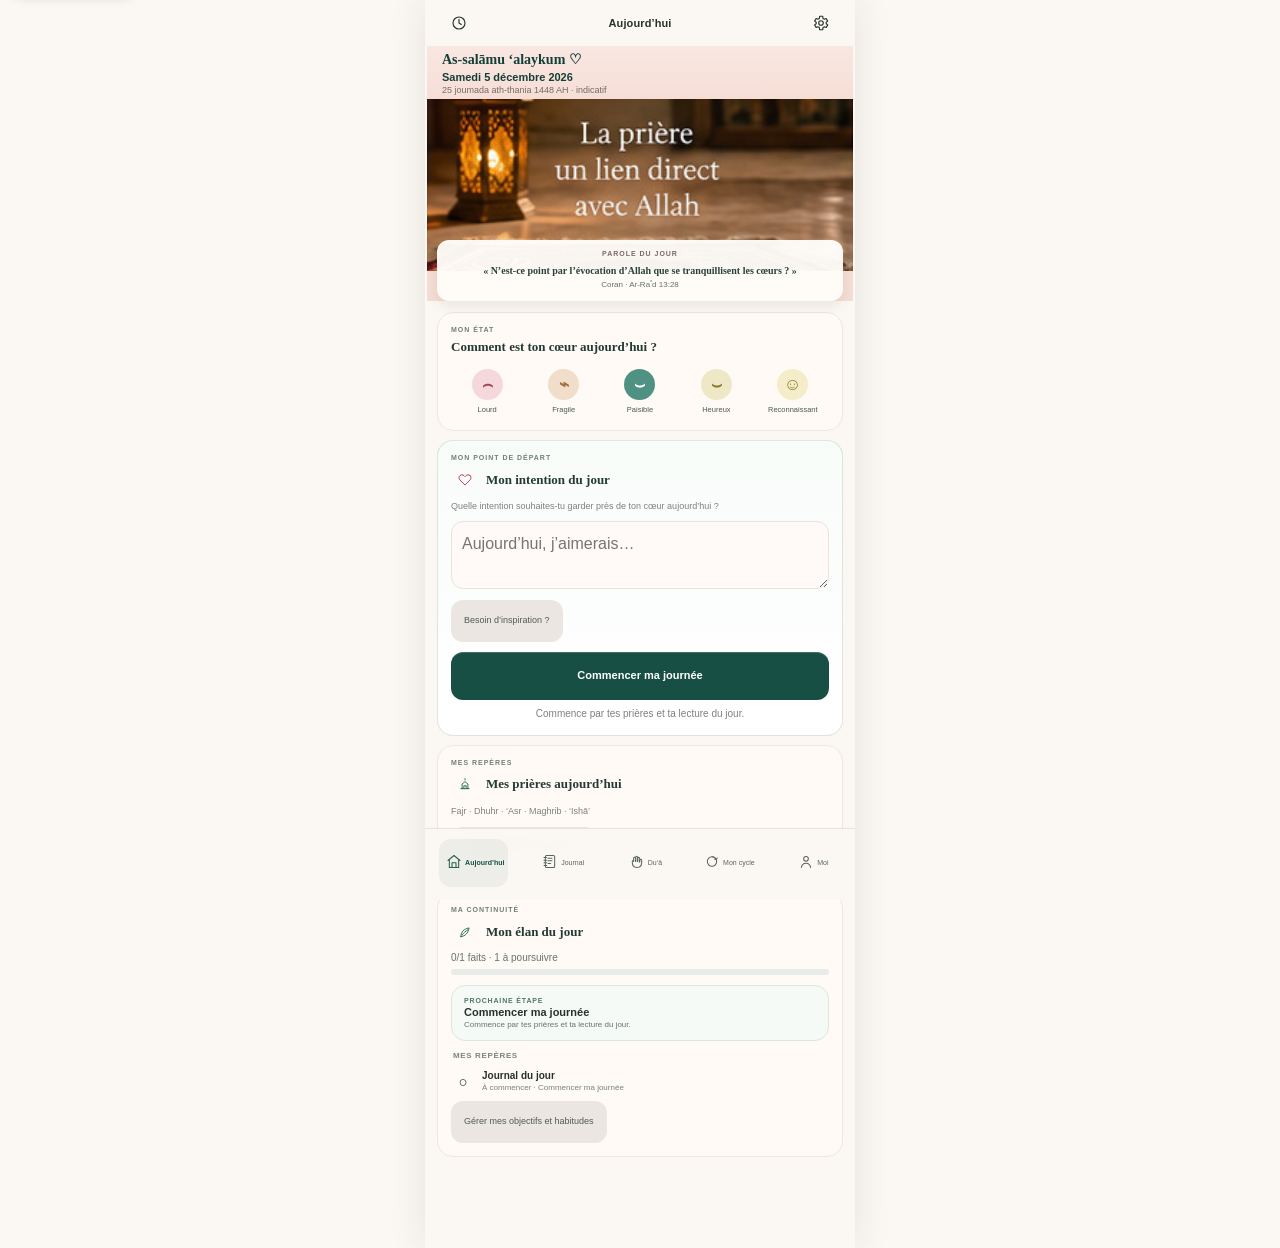
==== index.html @ 44eb5b15 "Ajout de Jardin du Cœur V268" ====
<!doctype html>
<html lang="fr">
<head>
<meta charset="utf-8">
<meta name="viewport" content="width=device-width, initial-scale=1">
<title>Jardin du Cœur</title>
<meta name="theme-color" content="#174f45">
<meta name="description" content="Un journal personnel pour écrire, réfléchir et revenir à l’essentiel.">
<meta name="apple-mobile-web-app-capable" content="yes">
<meta name="apple-mobile-web-app-status-bar-style" content="default">
<meta name="apple-mobile-web-app-title" content="Jardin du Cœur">
<link rel="manifest" href="./manifest.webmanifest">
<link rel="apple-touch-icon" href="./icons/icon-192.png">








<link rel="stylesheet" href="./app.css">
</head>
<body>
<a class="skip-link" href="#appMain">Aller au contenu</a>
<main class="app-shell" id="appMain">
  <div class="device-wrap">
    <div class="phone">
      <div class="save-state" id="saveState" role="status" aria-live="polite" aria-atomic="true">Enregistré</div>

      <!-- 1 -->
      <section class="screen active" data-screen="1">
        <div class="screen-head home-screen-head"><button class="iconbtn" id="homeHistoryBtn" aria-label="Historique récent"><span class="svg-icon" data-icon="clock"></span></button><strong class="home-screen-title">Aujourd’hui</strong><button class="iconbtn" onclick="go(10)" aria-label="Paramètres"><span class="svg-icon" data-icon="settings"></span></button></div>
        <div class="home-hero" id="dailyHero">
          <div class="home-greeting">
            <div class="salam serif">As-salāmu ‘alaykum ♡</div>
            <div class="date" id="homeDate">—</div>
            <div class="hijri" id="homeHijri">—</div>
          </div>
          <div class="mockup-photo" id="dailyLandscape" role="img" aria-label="Paysage du jour"></div>
          <button class="home-verse daily-quote-card" id="dailyQuoteCard" type="button" aria-label="Ouvrir la source de la parole du jour">
            <span class="daily-quote-kicker">PAROLE DU JOUR</span>
            <span class="daily-quote-text" id="dailyQuoteText">—</span>
            <small id="dailyQuoteRef">—</small>
          </button>
        </div>
        <div class="card home-checkin-card">
          <div class="home-card-kicker">MON ÉTAT</div>
          <div class="section-title">Comment est ton cœur aujourd’hui ?</div>
          <div class="mood-grid" role="group" aria-label="État du cœur aujourd’hui">
            <button class="mood mood-sad" data-mood="Lourd"><span>⌢</span>Lourd</button>
            <button class="mood mood-tired" data-mood="Fragile"><span>⌁</span>Fragile</button>
            <button class="mood mood-calm" data-mood="Paisible"><span>⌣</span>Paisible</button>
            <button class="mood mood-motivated" data-mood="Heureux"><span>⌣</span>Heureux</button>
            <button class="mood mood-grateful" data-mood="Reconnaissant"><span>☺</span>Reconnaissant</button>
          </div>
        </div>
        <div class="card home-start-card">
          <div class="home-card-kicker">MON POINT DE DÉPART</div>
          <div class="section-title"><span class="icon-orb pink"><span class="svg-icon" data-icon="heart"></span></span> Mon intention du jour</div>
          <div class="subtle" style="margin:-2px 0 7px">Quelle intention souhaites-tu garder près de ton cœur aujourd’hui ?</div>
          <textarea id="intent" data-field="intention" placeholder="Aujourd’hui, j’aimerais…" aria-label="Mon intention du jour"></textarea>
          <button class="secondary" id="intentionHelpBtn" type="button" style="margin:7px 0 8px">Besoin d’inspiration ?</button>
          <button class="primary" id="startDayBtn" type="button" onclick="startOrContinueDay()">Commencer ma journée</button><div class="journey-hint" id="homeJourneyHint" aria-live="polite">Commence par tes prières et ta lecture du jour.</div>
        </div>
        <div class="card home-prayer-preview" id="homePrayerPreview">
          <div class="home-card-kicker">MES REPÈRES</div>
          <div class="section-title"><span class="icon-orb green"><span class="svg-icon" data-icon="prayer"></span></span> Mes prières aujourd’hui</div>
          <div class="subtle" style="margin:-2px 0 9px">Fajr · Dhuhr · ‘Asr · Maghrib · ‘Ishā’</div>
          <button class="secondary" type="button" onclick="selectedDate=todayKey();renderSelectedDay();go(2)">Voir et renseigner mes prières</button>
        </div>
        <div class="card home-today-dashboard" id="homeTodayDashboard" aria-labelledby="homeTodayTitle">
          <div class="home-card-kicker">MA CONTINUITÉ</div>
          <div class="section-title" id="homeTodayTitle"><span class="icon-orb green"><span class="svg-icon" data-icon="leaf"></span></span> Mon élan du jour</div>
          <div class="today-progress" id="homeTodayProgress">—</div>
          <div class="today-progress-track" aria-hidden="true"><span id="homeTodayProgressBar"></span></div>
          <button class="today-next-action" type="button" id="homeTodayNextAction"><span class="today-next-kicker">PROCHAINE ÉTAPE</span><strong id="homeTodayNextLabel">—</strong><small id="homeTodayNextHint">—</small></button>
          <div class="today-list-heading">Mes repères</div>
          <div id="homeTodayItems"></div>
          <button class="secondary" type="button" id="homeTodayManageBtn">Gérer mes objectifs et habitudes</button>
        </div>
        <button class="evening-home-link hidden" id="homeMuhasabahBtn" type="button">☾ Le soir venu, prends un moment pour ta muhāsabah</button>
        <Nav active="today"></Nav>
      </section>

      <!-- 2 -->
      <section class="screen" data-screen="2">
        <div class="screen-head"><button class="iconbtn" id="dayBasicsBackBtn" aria-label="Retour à l’accueil"><span class="svg-icon" data-icon="chevron-left"></span></button><h2>Ma journée</h2><button class="iconbtn" onclick="go(10)" aria-label="Paramètres"><span class="svg-icon" data-icon="settings"></span></button></div>
        <div class="journal-view-mode" data-journal-mode-notice hidden></div>
        <div class="day-basics-intro"><span class="day-basics-kicker">MES REPÈRES DU JOUR</span><p>Renseigne simplement ce qui compte maintenant. Tu pourras compléter le reste plus tard.</p></div>
        <div class="datebar"><button class="round" id="prevDay" aria-label="Jour précédent">‹</button><div class="center"><strong id="journalDate">—</strong><span id="journalHijri">—</span><button class="date-today-link" id="journalTodayBtn" type="button">Aujourd’hui</button></div><button class="round" id="nextDay" aria-label="Jour suivant">›</button></div>
        <div class="card" id="prayerCard">
          <div class="section-title"><span class="icon-orb green"><span class="svg-icon" data-icon="prayer"></span></span><span><strong>Mes prières</strong><small class="day-section-help">Un statut suffit pour chaque prière.</small></span></div>
          <div class="row prayer-row"><div class="prayer-name"><span class="icon-orb gold"><span class="svg-icon" data-icon="prayer-mat"></span></span>Fajr</div><span class="status-dot empty"></span><select class="status-pill" data-prayer="fajr" aria-label="Statut de la prière Fajr"><option>Non renseignée</option><option>À l’heure</option><option>En retard</option></select><span class="chev">›</span></div>
          <div class="row prayer-row"><div class="prayer-name"><span class="icon-orb peach"><span class="svg-icon" data-icon="moon"></span></span>Dhuhr</div><span class="status-dot empty"></span><select class="status-pill" data-prayer="dhuhr" aria-label="Statut de la prière Dhuhr"><option>Non renseignée</option><option>À l’heure</option><option>En retard</option></select><span class="chev">›</span></div>
          <div class="row prayer-row"><div class="prayer-name"><span class="icon-orb gold"><span class="svg-icon" data-icon="prayer-mat"></span></span>‘Asr</div><span class="status-dot empty"></span><select class="status-pill" data-prayer="asr" aria-label="Statut de la prière ‘Asr"><option>Non renseignée</option><option>À l’heure</option><option>En retard</option></select><span class="chev">›</span></div>
          <div class="row prayer-row"><div class="prayer-name"><span class="icon-orb peach"><span class="svg-icon" data-icon="moon"></span></span>Maghrib</div><span class="status-dot empty"></span><select class="status-pill" data-prayer="maghrib" aria-label="Statut de la prière Maghrib"><option>Non renseignée</option><option>À l’heure</option><option>En retard</option></select><span class="chev">›</span></div>
          <div class="row prayer-row"><div class="prayer-name"><span class="icon-orb gold"><span class="svg-icon" data-icon="prayer-mat"></span></span>‘Ishā’</div><span class="status-dot empty"></span><select class="status-pill" data-prayer="isha" aria-label="Statut de la prière ‘Ishā’"><option>Non renseignée</option><option>À l’heure</option><option>En retard</option></select><span class="chev">›</span></div>
        </div>
        <div class="card">
          <div class="section-title"><span class="icon-orb green"><span class="svg-icon" data-icon="book"></span></span><span><strong>Ma lecture du Qur’an</strong><small class="day-section-help">Note seulement ce que tu souhaites garder.</small></span></div>
          <label class="day-field-label">Sourate<input data-field="quranSurah" placeholder="Nom ou numéro" aria-label="Sourate"></label>
          <div class="day-verse-range"><label class="day-field-label">Du verset<input data-field="quranFrom" inputmode="numeric" placeholder="Début" aria-label="Verset de début"></label><span class="subtle day-range-separator">à</span><label class="day-field-label">Au verset<input data-field="quranTo" inputmode="numeric" placeholder="Fin" aria-label="Verset de fin"></label></div>
          <label class="day-field-label day-reflection-label">Ce que j’en retiens<textarea data-field="quranReflection" placeholder="Une idée, un rappel, une réflexion…" aria-label="Ce que je retiens de ma lecture du Qur’an"></textarea></label>
        </div>
        <button class="primary" id="dayBasicsContinueBtn" type="button">Continuer ma journée</button>
        <Nav active="journal"></Nav>
      </section>

      <!-- 3 -->
      <section class="screen" data-screen="3">
        <div class="screen-head"><button class="iconbtn" onclick="go(2)" aria-label="Retour aux prières"><span class="svg-icon" data-icon="chevron-left"></span></button><h2>Ma journée</h2><span></span></div>
        <div class="journal-view-mode" data-journal-mode-notice hidden></div>
        <div class="day-context" aria-live="polite"><strong id="dayDetailsDate">—</strong><div class="day-context-actions"><button type="button" id="dayDetailsTodayBtn">Aujourd’hui</button><button type="button" id="dayDetailsJournalBtn">Voir dans le journal</button></div></div>
        <div class="heart-page-intro" aria-labelledby="heartPageTitle"><span class="heart-page-kicker">MES REPÈRES INTÉRIEURS</span><strong id="heartPageTitle">Ce que mon cœur porte</strong><p>Quelques mots suffisent. Tu peux renseigner seulement ce qui compte aujourd’hui.</p></div>
        <div class="day-section-progress heart-progress" id="daySectionProgress" aria-live="polite">0/5 repères renseignés</div>
        <div class="accordion heart-notes-grid">
          <div class="card soft-green heart-note-card"><div class="section-title"><span class="icon-orb green"><span class="svg-icon" data-icon="dhikr"></span></span><span><strong>Mon dhikr</strong><small>Ce que j’ai gardé sur ma langue ou dans mon cœur</small></span></div><label class="heart-field-label">Mon dhikr du jour<textarea data-field="dhikr" placeholder="Quels adhkār as-tu fait aujourd’hui ?" aria-label="Mon dhikr du jour"></textarea></label></div>
          <div class="card soft-pink heart-note-card"><div class="section-title"><span class="icon-orb pink"><span class="svg-icon" data-icon="heart"></span></span><span><strong>Alhamdulillah</strong><small>Un bienfait, un soulagement ou une gratitude</small></span></div><label class="heart-field-label">Ma gratitude<textarea data-field="gratitude" placeholder="Pour quoi dis-tu Alhamdulillah aujourd’hui ?" aria-label="Ma gratitude du jour"></textarea></label></div>
          <div class="card soft-blue heart-note-card"><div class="section-title"><span class="icon-orb blue"><span class="svg-icon" data-icon="dua"></span></span><span><strong>Mes du‘â</strong><small>Ce que je souhaite confier aujourd’hui</small></span></div><label class="heart-field-label">Ma du‘â<textarea data-field="dua" placeholder="Ajoute une du‘â ou consulte tes du‘â" aria-label="Mes du‘â du jour"></textarea></label></div>
          <div class="card soft-sand heart-note-card heart-note-primary"><div class="section-title"><span class="icon-orb green"><span class="svg-icon" data-icon="leaf"></span></span><span><strong>Entre Allah et moi</strong><small>Un espace personnel pour déposer ce qui compte</small></span></div><label class="heart-field-label">Ce que mon cœur porte<textarea data-field="heartNotes" placeholder="Ce que mon cœur porte aujourd’hui …" aria-label="Ce que mon cœur porte aujourd’hui"></textarea></label></div>
        </div>
        <div class="card">
          <div class="section-title"><span class="icon-orb green"><span class="svg-icon" data-icon="heart-fill"></span></span> Ma journée en un mot</div>
          <div class="subtle">Choisis un mot pour résumer ta journée</div>
          <div class="word-chips" style="margin-top:8px"><button class="chip" data-word="Apaisante">Apaisante</button><button class="chip" data-word="Difficile">Difficile</button><button class="chip" data-word="Bénie">Bénie</button><button class="chip" data-word="Ordinaire">Ordinaire</button></div>
          <div class="day-flow-actions"><button class="secondary" type="button" id="dayBackToBasicsBtn">Prières & Qur’an</button><button class="primary" type="button" id="dayToMuhasabahBtn">Continuer vers ma muhâsabah</button></div>
        </div>
        <Nav active="journal"></Nav>
      </section>

      <!-- 4 -->
      <section class="screen" data-screen="4">
        <div class="screen-head evening-nav"><button class="iconbtn" id="muhasabahBackBtn" aria-label="Retour à la journée"><span class="svg-icon" data-icon="chevron-left"></span></button><div class="evening-date" id="muhasabahDate">—</div><button class="iconbtn" id="muhasabahJournalBtn" aria-label="Voir dans le journal"><span class="svg-icon" data-icon="notebook"></span></button></div>
        <div class="journal-view-mode" data-journal-mode-notice hidden></div>
        <div class="evening-title"><span class="moon">☾</span><div class="evening-copy"><div class="evening-heading serif">Le temps de la<br>muhâsabah</div><div class="subtle">Relis ta journée sans chercher à tout remplir. Quelques mots peuvent suffire.</div></div></div>
        <div class="muhasabah-guide" aria-label="Repère de réflexion"><span>6 questions</span><strong>Avance à ton rythme</strong><small>Tu peux laisser une question vide et y revenir plus tard.</small></div>
        <div class="card reflection muhasabah-reflection">
          <div class="prompt"><div class="prompt-head" id="muhasabahCloserLabel"><div class="dot"><span class="svg-icon" data-icon="person-pray"></span></div><span>Qu’est-ce qui m’a rapproché(e) d’Allah aujourd’hui ?</span></div><textarea data-field="muhasabahCloser" aria-labelledby="muhasabahCloserLabel" placeholder="Écris quelques mots…"></textarea></div>
          <div class="prompt"><div class="prompt-head" id="muhasabahAwayLabel"><div class="dot"><span class="svg-icon" data-icon="distance"></span></div><span>Qu’est-ce qui m’a éloigné(e) ?</span></div><textarea data-field="muhasabahAway" aria-labelledby="muhasabahAwayLabel" placeholder="Écris quelques mots…"></textarea></div>
          <div class="prompt"><div class="prompt-head" id="muhasabahLearnedLabel"><div class="dot"><span class="svg-icon" data-icon="smile"></span></div><span>Qu’est-ce que j’ai appris aujourd’hui ?</span></div><textarea data-field="muhasabahLearned" aria-labelledby="muhasabahLearnedLabel" placeholder="Écris quelques mots…"></textarea></div>
          <div class="prompt"><div class="prompt-head" id="muhasabahGratefulLabel"><div class="dot"><span class="svg-icon" data-icon="heart-fill"></span></div><span>Pour quoi suis-je reconnaissant(e) ?</span></div><textarea data-field="muhasabahGrateful" aria-labelledby="muhasabahGratefulLabel" placeholder="Écris quelques mots…"></textarea></div>
          <div class="prompt"><div class="prompt-head" id="muhasabahRepairLabel"><div class="dot"><span class="svg-icon" data-icon="repair"></span></div><span>Y a-t-il quelque chose que je dois réparer ?</span></div><textarea data-field="muhasabahRepair" aria-labelledby="muhasabahRepairLabel" placeholder="Écris quelques mots…"></textarea></div>
          <div class="prompt"><div class="prompt-head" id="muhasabahEntrustLabel"><div class="dot"><span class="svg-icon" data-icon="dua"></span></div><span>Qu’est-ce que je confie à Allah avant de dormir ?</span></div><textarea data-field="muhasabahEntrust" aria-labelledby="muhasabahEntrustLabel" placeholder="Écris quelques mots…"></textarea></div>
        </div>
        <div class="card"><div class="section-title"><span class="icon-orb blue"><span class="svg-icon" data-icon="dua"></span></span> Une du‘â du soir</div><textarea data-field="eveningDua" placeholder="Écris ta du‘â …" aria-label="Ma du‘â du soir"></textarea></div>
        <div class="card day-close-card" id="dayCloseCard"><div class="section-title"><span class="icon-orb green"><span class="svg-icon" data-icon="check"></span></span> Avant de clôturer</div><div class="subtle">Un aperçu simple de ta journée avant de la retrouver dans le Journal.</div><div class="day-close-summary" id="dayCloseSummary" aria-live="polite"></div><button class="primary" id="finishDayBtn">Terminer ma journée</button><div class="subtle day-close-status" id="dayCloseStatus"></div></div>
        <Nav active="journal"></Nav>
      </section>

      <!-- 5 -->
      <section class="screen" data-screen="5">
        <div class="screen-head"><button class="iconbtn" id="journalHistoryBtn" aria-label="Historique récent"><span class="svg-icon" data-icon="clock"></span></button><h2>Mon journal</h2><button class="iconbtn" onclick="go(10)" aria-label="Paramètres"><span class="svg-icon" data-icon="settings"></span></button></div>
        <div class="journal-intro"><strong>Retrouve le fil de tes journées</strong><span>Choisis une date pour relire tes repères, puis ouvre la journée seulement si tu veux aller plus loin.</span></div>
        <div class="calendar-top" aria-label="Vue du journal"><button class="active" aria-current="true">Jour</button><button disabled aria-disabled="true" title="Vue à venir">Semaine</button><button disabled aria-disabled="true" title="Vue à venir">Mois</button><button disabled aria-disabled="true" title="Vue à venir">Année</button></div>
        <div class="card journal-calendar-card">
          <div class="cal-head"><button class="round" id="prevMonth" aria-label="Mois précédent">‹</button><strong class="serif" id="calendarMonth">—</strong><button class="round" id="nextMonth" aria-label="Mois suivant">›</button></div>
          <div class="cal-grid" id="calendarGrid" aria-label="Calendrier du journal"></div>
          <div class="journal-calendar-legend" aria-label="Légende du calendrier"><span><i class="legend-swatch has-entry"></i>Journée renseignée</span><span><i class="legend-swatch selected-day"></i>Date sélectionnée</span></div>
        </div>
        <div class="card journal-day-card">
          <div class="section-title journal-summary-head"><span id="summaryDate">—</span><small id="summaryContext">—</small></div>
          <div class="journal-selected-nav" aria-label="Naviguer entre les journées"><button class="round" id="journalPrevDay" type="button" aria-label="Journée précédente">‹</button><button class="journal-today-shortcut" id="journalSelectedTodayBtn" type="button">Revenir à aujourd’hui</button><button class="round" id="journalNextDay" type="button" aria-label="Journée suivante">›</button></div>
          <div id="journalReview" class="journal-review" aria-live="polite"></div>
          <div class="summary-item" data-open-screen="2"><div class="ico"><span class="svg-icon" data-icon="target"></span></div><div><strong>Ma journée</strong><small id="summaryDay">Aucune entrée</small></div><span style="margin-left:auto">›</span></div>
          <div class="summary-item" data-open-screen="3"><div class="ico" style="background:#f6e3e7"><span class="svg-icon" data-icon="heart"></span></div><div><strong>Ce que mon cœur porte</strong><small id="summaryHeart">Aucune note</small></div><span style="margin-left:auto">›</span></div>
          <div class="summary-item" data-open-screen="2"><div class="ico"><span class="svg-icon" data-icon="book"></span></div><div><strong>Ma lecture du Qur’an</strong><small id="summaryQuran">Non renseignée</small></div><span style="margin-left:auto">›</span></div>
          <div class="summary-item" data-open-screen="3"><div class="ico" style="background:#f6e1d6"><span class="svg-icon" data-icon="heart-fill"></span></div><div><strong>Ma gratitude</strong><small id="summaryGratitude">Non renseignée</small></div><span style="margin-left:auto">›</span></div>
          <div class="summary-item" data-open-screen="4"><div class="ico" style="background:#eef1f7"><span class="svg-icon" data-icon="moon"></span></div><div><strong>Ma muhâsabah</strong><small id="summaryMuhasabah">Non renseignée</small></div><span style="margin-left:auto">›</span></div>
        </div>
        <div class="journal-open-actions"><button class="secondary journal-open-day" id="journalOpenDayBtn" type="button">Consulter cette journée</button><button class="primary journal-edit-day" id="journalEditDayBtn" type="button">Modifier cette journée</button></div>
        <div class="card journal-recent-card"><div class="section-title journal-recent-title"><span>Mes dernières journées</span><small>Accès rapide</small></div><div id="journalRecent"></div></div>
        <Nav active="journal"></Nav>
      </section>

      <!-- 6 -->
      <section class="screen" data-screen="6">
        <div class="screen-head"><button class="iconbtn" onclick="go(5)" aria-label="Retour au journal"><span class="svg-icon" data-icon="chevron-left"></span></button><h2>Mes du‘â</h2><span></span></div>
        <div class="dua-page-intro"><span class="dua-page-kicker">INVOQUER · GARDER · RETROUVER</span><strong>Un espace pour tes du‘â</strong><p>Parcours la bibliothèque, garde tes favorites ou écris les tiennes.</p></div>
        <label class="dua-search-label" for="duaSearch">Rechercher</label><div class="searchbar dua-searchbar"><span aria-hidden="true">⌕</span><input id="duaSearch" type="search" placeholder="Titre, thème ou mot-clé…" autocomplete="off"><button class="plus" id="addDuaBtn" aria-label="Écrire une nouvelle du‘â" title="Écrire une nouvelle du‘â"><span class="svg-icon" data-icon="plus"></span></button></div>
        <div class="tabs dua-tabs" id="duaTabs" role="tablist" aria-label="Afficher les du‘â"><button class="active" data-dua-tab="library" role="tab" aria-selected="true">Bibliothèque</button><button data-dua-tab="mine" role="tab" aria-selected="false">Mes du‘â</button><button data-dua-tab="favorites" role="tab" aria-selected="false">Favoris</button></div>
        <div class="dua-filter-head"><span>Filtrer par thème</span><small id="duaViewHint">Invocations de la bibliothèque</small></div>
        <div class="chips dua-category-chips" id="duaCategories" aria-label="Thèmes de du‘â"><button class="chip active" data-category="Toutes" aria-pressed="true">Toutes</button><button class="chip" data-category="Matin & soir" aria-pressed="false">Matin & soir</button><button class="chip" data-category="Protection" aria-pressed="false">Protection</button><button class="chip" data-category="Pardon" aria-pressed="false">Pardon</button><button class="chip" data-category="Parents" aria-pressed="false">Parents</button><button class="chip" data-category="Famille" aria-pressed="false">Famille</button><button class="chip" data-category="Santé" aria-pressed="false">Santé</button></div>
        <div class="dua-results-head"><strong id="duaResultsTitle">Bibliothèque</strong><span id="duaResultsCount" aria-live="polite"></span></div>
        <div class="card dua-list-card" id="duaList" role="region" aria-labelledby="duaResultsTitle"></div>
        <Nav active="duas"></Nav>
      </section>

      <!-- 7 -->
      <section class="screen" data-screen="7">
        <div class="screen-head"><button class="iconbtn" onclick="go(1)" aria-label="Retour à l’accueil"><span class="svg-icon" data-icon="chevron-left"></span></button><h2>Mon cycle</h2><button class="iconbtn" onclick="go(10)" aria-label="Paramètres"><span class="svg-icon" data-icon="settings"></span></button></div>
        <div class="cycle-page-intro"><span class="cycle-page-kicker">SUIVI PERSONNEL</span><strong>Observer mon cycle avec simplicité</strong><p>Enregistre uniquement les dates que tu observes. Les estimations restent des repères indicatifs.</p></div>
        <div class="tabs cycle-tabs" id="cycleTabs" role="tablist" aria-label="Vue du cycle"><button class="active" data-cycle-tab="today" role="tab" aria-selected="true">Aujourd’hui</button><button data-cycle-tab="calendar" role="tab" aria-selected="false">Calendrier</button><button onclick="go(8)">Comprendre</button></div>
        <div id="cycleTodayPanel">
          <div class="cycle-banner"><div class="cycle-botanical" aria-hidden="true"><i></i><i></i><i></i><i></i><i></i></div><div><span class="cycle-banner-label">ÉTAT DU JOUR</span><h3 id="cycleHeadline">Mon cycle</h3><p id="cycleSubline">Tu peux noter manuellement le début d’une période.</p></div><span class="cycle-banner-arrow" aria-hidden="true">›</span></div>
          <div class="card cycle-control">
            <div class="section-title"><span>Mon suivi</span><small class="cycle-section-help">Saisie manuelle · modifiable à tout moment</small></div>
            <div class="toolbar-row"><button class="mini-btn primary-mini" id="cycleStartBtn">Mes règles commencent aujourd’hui</button><button class="mini-btn" id="cycleEndBtn">Mes règles se terminent aujourd’hui</button></div>
            <button class="mini-btn cycle-add-past" id="cycleAddPastBtn">+ Ajouter une période passée</button>
            <div class="cycle-status-note" id="cycleStatusText"></div>
            <div class="cycle-overview"><div class="cycle-stat">Dernière période<strong id="cycleLastPeriod">—</strong><span id="cycleLastDuration" class="subtle"></span></div><div class="cycle-stat">Prochaine période estimée<strong id="cycleNextEstimate">—</strong><span id="cycleEstimateBasis" class="subtle"></span></div></div>
          </div>
          <div class="card cycle-learning-card">
            <div class="section-title"><span>Comprendre cette période</span><small class="cycle-section-help">Repères religieux · contenus sourcés ou signalés en préparation</small></div>
            <p class="subtle">Retrouve les leçons sur le ḥayḍ, l’istiḥāḍa, le nifâs, la purification, la prière et le jeûne sans confondre estimation du calendrier et statut religieux.</p>
            <button class="mini-btn cycle-learn-btn" id="cycleLearnBtn" type="button">Voir les leçons sur le cycle <span aria-hidden="true">›</span></button>
          </div>
          <div class="card cycle-spiritual-card">
            <div class="section-title"><span>Que puis-je faire aujourd’hui ?</span><small class="cycle-section-help">Des gestes simples pour garder un lien avec ma journée</small></div>
            <div class="action-grid">
              <button class="action" type="button" data-cycle-action="dua"><span class="svg-icon" data-icon="dua"></span><span>Du‘â</span></button><button class="action" type="button" data-cycle-action="dhikr"><span class="svg-icon" data-icon="dhikr"></span><span>Dhikr</span></button><button class="action" type="button" data-cycle-action="listen"><span class="svg-icon" data-icon="headphones"></span><span>Écouter</span></button><button class="action" type="button" data-cycle-action="study"><span class="svg-icon" data-icon="book-open"></span><span>Étudier</span></button>
              <button class="action" type="button" data-cycle-action="sadaqah"><span class="svg-icon" data-icon="hands-heart"></span><span>Sadaqah</span></button><button class="action" type="button" data-cycle-action="journal"><span class="svg-icon" data-icon="notebook"></span><span>Journal</span></button><button class="action" type="button" data-cycle-action="care"><span class="svg-icon" data-icon="heart-fill"></span><span>Prendre soin de moi</span></button>
            </div>
          </div>
          <div class="card soft-sand clickable" id="ramadanMakeupCard"><div class="row" style="padding:0;border:0"><div><strong class="serif">☾ Ramadan</strong><div class="subtle" id="ramadanMakeupText">Jeûnes à rattraper : 0 jour</div></div><span>›</span></div></div>
        </div>
        <div id="cycleCalendarPanel" class="hidden">
          <div class="card cycle-calendar-card">
            <div class="cycle-calendar-intro"><strong>Mon calendrier</strong><span>Touche une date pour ajouter ou modifier une période.</span></div>
            <div class="cal-head"><button class="round" id="cyclePrevMonth" aria-label="Mois précédent">‹</button><strong class="serif" id="cycleCalendarMonth">—</strong><button class="round" id="cycleNextMonth" aria-label="Mois suivant">›</button></div>
            <div class="cycle-calendar" id="cycleCalendarGrid" role="grid" aria-label="Calendrier du cycle"></div>
            <div class="cycle-legend"><span><i class="legend-dot saved"></i>Période enregistrée</span><span><i class="legend-dot estimate"></i>Période estimée</span></div>
          </div>
          <div class="card cycle-history-card"><div class="section-title"><span>Mes périodes</span><small class="cycle-section-help">Historique enregistré</small></div><div id="cycleHistory" class="cycle-history"></div><button class="mini-btn cycle-add-past" id="cycleAddPastBtnCalendar">+ Ajouter une période passée</button></div>
          <div class="subtle" style="padding:0 4px">Les dates estimées sont indicatives et calculées à partir des périodes que tu as enregistrées. Elles ne déterminent pas à elles seules un statut médical ou juridique religieux.</div>
        </div>
        <Nav active="cycle"></Nav>
      </section>

      <!-- 8 -->
      <section class="screen" data-screen="8">
        <div class="screen-head">
          <button class="iconbtn" onclick="go(7)" aria-label="Retour à Mon cycle"><span class="svg-icon" data-icon="chevron-left"></span></button>
          <h2>Comprendre & vivre sa foi</h2><span></span>
        </div>

        <div class="learn-hero">
          <div class="learn-kicker">APPRENDRE · COMPRENDRE · AVANCER</div>
          <div class="serif learn-title">Des repères pour ta vie spirituelle de femme</div>
          <p>Explore les thèmes qui t’accompagnent, à ton rythme. Les fiches non encore vérifiées restent clairement indiquées comme étant en préparation.</p>
          <div class="faith-trust-note"><span aria-hidden="true">✓</span><span><strong>Statut visible sur chaque fiche</strong><small>« Sourcée » quand les références sont publiées · « En préparation » sinon.</small></span></div>
          <label class="faith-search-label" for="faithSearch">Rechercher une question ou un thème</label>
          <label class="learn-search">
            <span aria-hidden="true">⌕</span>
            <input id="faithSearch" type="search" placeholder="Ex. prière, cycle, gratitude…" aria-label="Rechercher dans Comprendre et vivre sa foi">
          </label>
        </div>

        <div class="learn-section-title faith-section-head"><span>Parcours Islam au féminin</span><small>Des leçons reliées à la vie quotidienne</small></div>
        <div class="faith-paths" aria-label="Parcours de leçons">
          <button class="faith-path" type="button" data-faith-path="cycle"><span>🌙</span><span><strong>Cycle & purification</strong><small>Menstruations · ghusl · prière · jeûne · situations d’incertitude</small></span><span aria-hidden="true">›</span></button>
          <button class="faith-path" type="button" data-faith-path="daily"><span>🤍</span><span><strong>Adoration au quotidien</strong><small>Prière · du‘â · dhikr · constance · relation avec Allah</small></span><span aria-hidden="true">›</span></button>
          <button class="faith-path" type="button" data-faith-path="life"><span>🌿</span><span><strong>Vie de femme musulmane</strong><small>Savoir · droits · mariage · famille · études · travail</small></span><span aria-hidden="true">›</span></button>
          <button class="faith-path" type="button" data-faith-path="books"><span>📚</span><span><strong>Leçons tirées d’ouvrages</strong><small>Bibliographie contrôlée · idées reformulées · références visibles</small></span><span aria-hidden="true">›</span></button>
        </div>

        <div class="faith-editorial-card" role="note"><strong>Comment une leçon est publiée</strong><span>Question concrète → réponse courte → explication → sources → divergences éventuelles → application → à retenir.</span></div>

        <div class="learn-section-title faith-section-head"><span>Explorer par thème</span><small>Choisis un repère</small></div>
        <div class="learn-grid" id="faithCategories">
          <button class="learn-card" aria-pressed="false" data-faith-category="woman"><span class="learn-emoji">🌷</span><strong>La femme en Islam</strong><small>Valeur · droits · savoir · couple · société</small></button>
          <button class="learn-card" aria-pressed="false" data-faith-category="body"><span class="learn-emoji">🌙</span><strong>Mon corps & ma pratique</strong><small>Cycle · purification · prière · jeûne · Coran</small></button>
          <button class="learn-card" aria-pressed="false" data-faith-category="spiritual"><span class="learn-emoji">🤍</span><strong>Ma relation avec Allah</strong><small>Du‘â · gratitude · tawakkul · espérance</small></button>
          <button class="learn-card" aria-pressed="false" data-faith-category="ramadan"><span class="learn-emoji">✨</span><strong>Ramadan au féminin</strong><small>Cycle · jeûne · rattrapage · spiritualité</small></button>
          <button class="learn-card" aria-pressed="false" data-faith-category="life"><span class="learn-emoji">🌿</span><strong>Ma vie de femme musulmane</strong><small>Célibat · mariage · maternité · séparation · ménopause</small></button>
          <button class="learn-card" aria-pressed="false" data-faith-category="women"><span class="learn-emoji">📖</span><strong>Femmes qui nous inspirent</strong><small>Parcours documentés de femmes de l’histoire islamique</small></button>
        </div>

        <div class="learn-section-title faith-section-head"><span>Questions & repères</span><small id="faithResultsCount" aria-live="polite">—</small></div>
        <div class="card faith-list" id="faithArticleList" aria-label="Fiches disponibles"></div>

        <div class="learn-tools" aria-label="Outils de lecture">
          <button class="mini-btn" id="faithFavoritesBtn">♡ Mes lectures</button>
          <button class="mini-btn" id="faithBooksBtn">📚 Ouvrages</button><button class="mini-btn" id="faithMethodBtn">Sources & méthodologie</button>
        </div>
        <Nav active="cycle"></Nav>
      </section>

<!-- 9 -->
      <section class="screen" data-screen="9">
        <div class="screen-head"><button class="iconbtn" onclick="go(5)" aria-label="Retour au journal"><span class="svg-icon" data-icon="chevron-left"></span></button><h2>Ma muhâsabah</h2><span></span></div>
        <div class="reflection-page-intro">
          <span class="reflection-page-kicker">PRENDRE DU RECUL</span>
          <strong>Relire une période avec douceur</strong>
          <p>Choisis une période, puis note seulement ce qui t’aide. Les 8 pistes sont facultatives et tes réponses sont enregistrées au fil de l’écriture.</p>
        </div>
        <div class="calendar-top reflection-tabs" id="reflectionTabs" role="tablist" aria-label="Période de réflexion"><button class="active" role="tab" aria-selected="true" data-period="week">Semaine</button><button role="tab" aria-selected="false" data-period="month">Mois</button><button role="tab" aria-selected="false" data-period="year">Année</button></div>
        <div class="period-nav reflection-period-nav" aria-label="Navigation entre les périodes"><button class="round" id="periodPrev" aria-label="Période précédente">‹</button><div class="reflection-period-copy"><small>Période consultée</small><strong id="reflectionPeriodLabel">—</strong></div><button class="round" id="periodNext" aria-label="Période suivante">›</button></div>
        <div class="reflection-guide"><span>8 pistes de réflexion</span><span aria-hidden="true">·</span><span>Tu peux laisser des réponses vides</span></div>
        <div class="card reflection reflection-period-card">
          <div class="section-title" id="reflectionTitle">Cette semaine…</div>
          <div class="prompt"><div class="prompt-head"><div class="dot">✧</div><span>Ce qui a rempli mon cœur</span></div><textarea data-period-field="heart" aria-label="Ce qui a rempli mon cœur" placeholder="Écris quelques mots…"></textarea></div>
<div class="prompt"><div class="prompt-head"><div class="dot">☁</div><span>Une difficulté que j’ai rencontrée</span></div><textarea data-period-field="challenge" aria-label="Une difficulté que j’ai rencontrée" placeholder="Écris quelques mots…"></textarea></div>
<div class="prompt"><div class="prompt-head"><div class="dot">♡</div><span>Une chose dont je suis fière</span></div><textarea data-period-field="proud" aria-label="Une chose dont je suis fière" placeholder="Écris quelques mots…"></textarea></div>
<div class="prompt"><div class="prompt-head"><div class="dot">◉</div><span>Une chose que je souhaite améliorer</span></div><textarea data-period-field="improve" aria-label="Une chose que je souhaite améliorer" placeholder="Écris quelques mots…"></textarea></div>
<div class="prompt"><div class="prompt-head"><div class="dot">◌</div><span>Ce que j’ai appris sur moi-même</span></div><textarea data-period-field="self" aria-label="Ce que j’ai appris sur moi-même" placeholder="Écris quelques mots…"></textarea></div>
<div class="prompt"><div class="prompt-head"><div class="dot">✧</div><span>Ce que j’ai appris sur ma relation avec Allah</span></div><textarea data-period-field="relationship" aria-label="Ce que j’ai appris sur ma relation avec Allah" placeholder="Écris quelques mots…"></textarea></div>
<div class="prompt"><div class="prompt-head"><div class="dot">♡</div><span>Ma du‘â pour la période à venir</span></div><textarea data-period-field="duaNext" aria-label="Ma du‘â pour la période à venir" placeholder="Écris quelques mots…"></textarea></div>
<div class="prompt"><div class="prompt-head"><div class="dot">◉</div><span>Mon intention pour la période à venir</span></div><textarea data-period-field="intentionNext" aria-label="Mon intention pour la période à venir" placeholder="Écris quelques mots…"></textarea></div>
        </div>
        <Nav active="journal"></Nav>
      </section>

      <!-- 10 -->
      <section class="screen" data-screen="10">
        <div class="screen-head"><button class="iconbtn" onclick="go(1)" aria-label="Retour à l’accueil"><span class="svg-icon" data-icon="chevron-left"></span></button><h2>Moi</h2><button class="iconbtn" id="profileSettingsBtn" aria-label="Paramètres"><span class="svg-icon" data-icon="settings"></span></button></div>
        <div class="profile-page-intro"><span class="profile-page-kicker">MON ESPACE</span><strong>Mes repères et mes réglages</strong><p>Retrouve ici ta progression, tes espaces personnels et les réglages de l’application.</p></div>
        <div class="card profile-identity-card">
          <div class="profile-top"><div class="avatar" aria-hidden="true"></div><div><div class="serif" style="font-size:15px" id="profileDisplayName">Mon espace personnel</div><div class="subtle">Toujours un pas vers Allah ♡</div></div><button class="mini-btn profile-name-action" id="profileNameBtn" type="button">Modifier le nom</button></div>
        </div>
        <div class="profile-section-label">Mon chemin</div>
        <div class="card settings-list profile-settings-group">
          <div class="row profile-action" data-profile-panel="progress"><div class="setting-ico" style="background:linear-gradient(145deg,#eef7f0,#b8d9c0);color:#2e7250"><span class="svg-icon" data-icon="target"></span></div><div style="flex:1"><strong>Ma progression</strong><small>Journal · habitudes · objectifs</small></div><span>›</span></div>
          <div class="row profile-action" data-profile-panel="objectives"><div class="setting-ico" style="background:linear-gradient(145deg,#fff4e9,#ecc6a3);color:#9e5e2d"><span class="svg-icon" data-icon="heart-fill"></span></div><div style="flex:1"><strong>Mes objectifs</strong><small>Mon chemin vers Allah</small></div><span>›</span></div>
          <div class="row profile-action" data-profile-panel="habits"><div class="setting-ico" style="background:linear-gradient(145deg,#eff8ef,#bfdec4);color:#347246"><span class="svg-icon" data-icon="leaf"></span></div><div style="flex:1"><strong>Mes habitudes</strong><small>Cultiver ce qui me fait du bien</small></div><span>›</span></div>
          <div class="row profile-action" data-profile-panel="garden"><div class="setting-ico" style="background:linear-gradient(145deg,#eef7f0,#b8d9c0);color:#2e7250"><span class="svg-icon" data-icon="leaf"></span></div><div style="flex:1"><strong>Mon jardin</strong><small>Intentions et choses à cultiver</small></div><span>›</span></div>
        </div>
        <div class="profile-section-label">Mes espaces</div>
        <div class="card settings-list profile-settings-group">
          <div class="row profile-action" data-profile-panel="notes"><div class="setting-ico" style="background:linear-gradient(145deg,#f3f8fb,#cbdae4);color:#3b647a"><span class="svg-icon" data-icon="notebook"></span></div><div style="flex:1"><strong>Mes notes</strong><small>Un espace libre</small></div><span>›</span></div>
        </div>
        <div class="profile-section-label">Application & données</div>
        <div class="card settings-list profile-settings-group">
          <div class="row profile-action" data-profile-panel="appearance"><div class="setting-ico" style="background:linear-gradient(145deg,#fff0f3,#eac2ca);color:#a6314b"><span class="svg-icon" data-icon="heart"></span></div><div style="flex:1"><strong>Thème et apparence</strong><small>Clair / Sombre</small></div><span>›</span></div>
          <div class="row profile-action" data-profile-panel="privacy"><div class="setting-ico" style="background:linear-gradient(145deg,#f2f6fb,#c8d6e6);color:#365a7a"><span class="svg-icon" data-icon="lock"></span></div><div style="flex:1"><strong>Confidentialité</strong><small>Données conservées sur cet appareil</small></div><span>›</span></div>
          <div class="row profile-action" data-profile-panel="install"><div class="setting-ico" style="background:linear-gradient(145deg,#eef7f0,#b8d9c0);color:#2e7250"><span class="svg-icon" data-icon="upload"></span></div><div style="flex:1"><strong>Installer l’application</strong><small>Ajouter Jardin du Cœur à l’écran d’accueil</small></div><span>›</span></div>
          <div class="row profile-action" data-profile-panel="backup"><div class="setting-ico" style="background:linear-gradient(145deg,#f3f8fb,#cbdae4);color:#3b647a"><span class="svg-icon" data-icon="upload"></span></div><div style="flex:1"><strong>Sauvegarde / Export</strong><small>Exporter ou restaurer mon journal</small></div><span>›</span></div>
          <div class="row profile-action" data-profile-panel="about"><div class="setting-ico" style="background:linear-gradient(145deg,#eef7f0,#b8d9c0);color:#2e7250"><span class="svg-icon" data-icon="info"></span></div><div style="flex:1"><strong>À propos</strong><small>Version 2.1.12 PWA · build 268</small></div><span>›</span></div>
        </div>
        <Nav active="profile"></Nav>
      </section>
    </div>
  </div>
</main>


<div class="modal-backdrop" id="modalBackdrop" aria-hidden="true">
  <div class="modal" role="dialog" aria-modal="true" aria-labelledby="modalTitle">
    <div class="modal-head"><h3 id="modalTitle">—</h3><button class="modal-close" id="modalClose" aria-label="Fermer">×</button></div>
    <div id="modalBody"></div>
  </div>
</div>
<input type="file" id="importFile" accept="application/json" class="hidden" aria-label="Importer une sauvegarde JSON">
<div class="toast" id="toast" role="status" aria-live="polite" aria-atomic="true"></div>

<script src="./icons-ui.js"></script>
<script src="./app.js"></script>
</body>
</html>
---- app.css ----
:root{
  --forest:#174f45;
  --forest-2:#236357;
  --cream:#f8f3ed;
  --paper:#fffdf9;
  --rose:#f2d9de;
  --rose-2:#f7e6e8;
  --sand:#eadfce;
  --blue:#e8eff1;
  --sage:#e3eee8;
  --ink:#27322f;
  --muted:#7c817e;
  --line:#e8e0d9;
  --shadow:0 18px 45px rgba(42,54,49,.10);
}
*{box-sizing:border-box}
html,body{margin:0;min-height:100%;background:
  radial-gradient(circle at 18% 0%,rgba(245,222,216,.95),transparent 28rem),
  radial-gradient(circle at 85% 95%,rgba(237,220,213,.65),transparent 30rem),
  linear-gradient(180deg,#f3ebe5 0%,#f8f4ef 46%,#f1e9e3 100%);
  color:var(--ink);font-family:Inter,Arial,Helvetica,sans-serif}
button,input,textarea,select{font:inherit}
button{cursor:pointer}
.serif{font-family:Georgia,"Times New Roman",serif}
.app-shell{min-height:100vh;padding:20px 14px 110px}
.top-brand{max-width:1180px;margin:0 auto 16px;display:flex;align-items:flex-start;justify-content:space-between;gap:20px}
.top-brand h1{margin:0;font-size:36px;font-weight:500;letter-spacing:-.03em}
.top-brand p{margin:6px 0 0;font-size:12px;letter-spacing:.18em;color:#686f6b}
.tagline{background:rgba(255,255,255,.45);border:1px solid rgba(255,255,255,.75);padding:12px 22px;border-radius:999px;font:italic 15px Georgia,serif;color:#575f5c}
.device-wrap{max-width:365px;margin:0 auto}
.phone{
  border:5px solid #214f46;border-radius:34px;background:#f8f4ef;box-shadow:0 20px 50px rgba(29,56,48,.22);
  overflow:hidden;position:relative;min-height:760px
}
.status{height:32px;padding:7px 16px 0;display:flex;justify-content:space-between;font-size:11px;font-weight:700;background:#f8f4ef}
.screen{display:none;min-height:700px;padding:0 12px 86px;background:linear-gradient(180deg,#f8f4ef,#faf7f4)}
.screen.active{display:block}
.screen-head{height:52px;display:flex;align-items:center;justify-content:space-between}
.screen-head h2{font:500 19px Georgia,serif;margin:0}
.iconbtn{width:34px;height:34px;border:0;border-radius:50%;background:transparent;color:var(--ink);font-size:19px}
.hero{
  margin:0 -12px 12px;border-radius:0 0 24px 24px;overflow:hidden;position:relative;min-height:250px;
  background:linear-gradient(180deg,#f6dbcf 0%,#e9bea7 46%,#b58267 100%);
}
.hero:before{
  content:"";position:absolute;inset:35px 0 0;background:
    radial-gradient(circle at 13% 32%,#fff9 0 5px,transparent 6px),
    linear-gradient(to top,rgba(51,49,44,.18),transparent 48%);
}
.skyline{position:absolute;left:0;right:0;bottom:50px;height:92px;opacity:.62}
.skyline:before,.skyline:after{content:"";position:absolute;bottom:0;background:#554f48}
.skyline:before{left:54px;width:155px;height:38px;border-radius:50% 50% 0 0 / 100% 100% 0 0;box-shadow:82px 10px 0 -10px #554f48}
.skyline:after{left:181px;width:7px;height:84px;box-shadow:-88px 17px 0 #554f48, 56px 8px 0 #554f48}
.greeting{position:relative;z-index:2;padding:16px 18px;color:#263b34}
.greeting .salam{font:500 17px Georgia,serif}
.greeting .date{font-size:12px;font-weight:700;margin-top:4px}
.greeting .hijri{font-size:10px;margin-top:3px;color:#675e59}
.quote{position:absolute;z-index:3;left:20px;right:20px;bottom:14px;background:rgba(255,255,255,.9);border:1px solid #fff;border-radius:17px;padding:13px 15px;text-align:center;font:600 12px Georgia,serif;box-shadow:0 10px 30px #4d403527}
.quote small{display:block;font:10px Arial,sans-serif;color:#696d6b;margin-top:5px}
.card{background:rgba(255,255,255,.84);border:1px solid rgba(255,255,255,.9);border-radius:20px;padding:14px;margin:10px 0;box-shadow:0 10px 25px rgba(55,65,60,.06)}
.card.soft-green{background:#e7f0eb}.card.soft-pink{background:#f6e6ea}.card.soft-blue{background:#e9eef1}.card.soft-sand{background:#f0e6da}
.section-title{font:600 15px Georgia,serif;margin:0 0 10px;display:flex;align-items:center;gap:8px}
.subtle{font-size:10px;color:var(--muted)}
.mood-grid{display:grid;grid-template-columns:repeat(5,1fr);gap:6px}
.mood{border:0;border-radius:15px;background:#f6efe9;padding:8px 2px;font-size:8px;color:#545a57}
.mood span{display:block;font-size:19px;margin-bottom:4px}
.mood.sel{background:var(--forest);color:#fff}
textarea,input,select{border:1px solid #e7dfd8;background:#fffaf7;border-radius:12px;outline:none;color:var(--ink)}
textarea:focus,input:focus,select:focus{border-color:#9fb8b1;box-shadow:0 0 0 3px rgba(33,79,70,.08)}
textarea{width:100%;min-height:70px;padding:10px;resize:vertical;font-size:11px}
input,select{padding:9px 10px;font-size:11px}
.primary{width:100%;border:0;border-radius:14px;background:linear-gradient(180deg,var(--forest-2),var(--forest));color:white;padding:12px 14px;font-weight:700;font-size:12px;box-shadow:inset 0 1px 0 #ffffff2b,0 5px 12px #214f4622}
.secondary{border:0;border-radius:12px;background:#eee8e2;padding:9px 12px;font-size:10px;color:#545a57}
.row{display:flex;align-items:center;justify-content:space-between;gap:10px;padding:10px 0;border-bottom:1px solid #ece5df}
.row:last-child{border-bottom:0}
.prayer-name{font:600 12px Georgia,serif;display:flex;align-items:center;gap:8px}
.prayer-name b{font-size:14px}
.status-pill{min-width:96px;border:0;background:#f1ece7;padding:8px 9px;border-radius:10px;font-size:10px}
.datebar{display:flex;align-items:center;justify-content:space-between;background:#fff;border-radius:16px;padding:8px 10px;margin:4px 0 10px}
.datebar .center{text-align:center}.datebar strong{display:block;font:600 12px Georgia,serif}.datebar span{font-size:9px;color:#68706c}
.round{border:0;width:30px;height:30px;border-radius:50%;background:#f4efea}
.grid3{display:grid;grid-template-columns:1fr 36px 1fr;gap:6px;align-items:center}
.accordion{display:grid;gap:8px}
.accordion .card{margin:0}
.word-chips,.chips{display:flex;gap:6px;flex-wrap:wrap}
.chip{border:0;border-radius:999px;background:#efe9e3;padding:7px 10px;font-size:9px}
.chip.active{background:var(--forest);color:#fff}
.evening-title{text-align:center;padding:10px 0 2px}
.evening-title .moon{font-size:36px;display:block;margin-bottom:4px}
.prompt{display:flex;gap:8px;align-items:flex-start;background:#fffaf7;border:1px solid #ebdfd3;border-radius:13px;padding:10px;margin:7px 0}
.prompt .dot{width:24px;height:24px;border-radius:50%;display:grid;place-items:center;background:#efe5d8;font-size:12px;flex:0 0 auto}
.prompt span{font-size:10px;line-height:1.35}
.calendar-top{display:flex;background:#eae4df;border-radius:11px;padding:3px;gap:3px;margin-bottom:10px}
.calendar-top button{flex:1;border:0;background:transparent;border-radius:9px;padding:7px 3px;font-size:9px}
.calendar-top .active{background:var(--forest);color:#fff}
.cal-head{display:flex;align-items:center;justify-content:space-between;margin:5px 0 8px}
.cal-grid{display:grid;grid-template-columns:repeat(7,1fr);gap:5px;text-align:center}
.cal-grid .dow{font-size:8px;color:#6d7471}
.day{aspect-ratio:1;border-radius:50%;display:grid;place-items:center;font-size:9px;background:transparent}
.day.has{background:#f4dfe3}.day.sel{background:#dceae4;border:2px solid #6b9a8d}.day.empty{opacity:.25}
.summary-item{display:flex;align-items:center;gap:9px;border-bottom:1px solid #eee6e0;padding:10px 0}
.summary-item:last-child{border-bottom:0}.summary-item .ico{width:30px;height:30px;border-radius:50%;display:grid;place-items:center;background:#e9f0ec}
.summary-item strong{font-size:10px}.summary-item small{display:block;font-size:8px;color:#7a817d;margin-top:2px}
.searchbar{display:flex;align-items:center;gap:8px;background:#fff;border:1px solid #e8e0d9;border-radius:13px;padding:8px 10px}
.searchbar input{border:0;background:transparent;padding:0;width:100%;box-shadow:none}
.plus{width:31px;height:31px;border-radius:50%;border:0;background:var(--forest);color:#fff;font-size:18px}
.dua-item{display:flex;gap:10px;padding:11px 0;border-bottom:1px solid #eee5de}
.dua-item:last-child{border-bottom:0}.dua-ico{width:30px;height:30px;border-radius:50%;display:grid;place-items:center;background:linear-gradient(145deg,#fff4ef,#edc8b8 60%,#deb19c)}
.dua-item strong{font-size:10px}.dua-item p{font-size:9px;color:#747a77;margin:3px 0 0}.heart{margin-left:auto;font-size:15px;color:#d46078}
.tabs{display:flex;gap:5px;margin:4px 0 10px}.tabs button{flex:1;border:0;border-radius:10px;background:#eee9e4;padding:8px 5px;font-size:9px}.tabs .active{background:#fff;box-shadow:0 2px 8px #0001}
.cycle-banner{background:linear-gradient(90deg,#f3cfd8,#f6e2e5);border-radius:17px;padding:15px;display:flex;gap:10px;align-items:flex-start}
.flower{font-size:30px}.cycle-banner h3{margin:0;font:600 15px Georgia,serif;color:#a24561}.cycle-banner p{margin:4px 0 0;font-size:9px;color:#6d6668}
.action-grid{display:grid;grid-template-columns:repeat(4,1fr);gap:8px}.action{background:#f7f0ea;border-radius:15px;padding:10px 4px;text-align:center;font-size:8px}.action b{display:block;font-size:18px;margin-bottom:4px}
.info-list .row{font-size:10px}.info-list .badge{width:29px;height:29px;border-radius:9px;display:grid;place-items:center;background:linear-gradient(145deg,#fff0ff,#eabeee 58%,#dba3df);color:#8f3d8e;font-size:11px}
.reflection .prompt{background:#fff}
.profile-top{display:flex;align-items:center;gap:12px;padding:4px 0 8px}.avatar{width:66px;height:66px;border-radius:50%;background:linear-gradient(#6c5447 0 35%,#e8c7b3 36% 100%);border:5px solid #f0e6df}
.settings-list .row{padding:11px 0}.settings-list .setting-ico{width:31px;height:31px;border-radius:50%;display:grid;place-items:center;font-size:13px}
.settings-list strong{font-size:10px}.settings-list small{display:block;font-size:8px;color:#7d817f}
.bottom-nav{position:absolute;bottom:0;left:0;right:0;height:72px;background:rgba(250,247,243,.96);border-top:1px solid #e8e1dc;display:flex;align-items:center;justify-content:space-around;padding:5px 3px 7px}
.bottom-nav button{border:0;background:transparent;color:#5c6460;font-size:8px;min-width:56px}.bottom-nav button b{display:block;font-size:16px;margin-bottom:3px}.bottom-nav button.active{color:var(--forest);font-weight:700}
.screen-switcher{max-width:1180px;margin:20px auto 0;display:flex;gap:7px;flex-wrap:wrap;justify-content:center}
.screen-switcher button{border:1px solid #ded5cf;background:#fff9;padding:8px 11px;border-radius:999px;font-size:11px}.screen-switcher button.active{background:var(--forest);color:#fff;border-color:var(--forest)}
.footer-note{text-align:center;max-width:900px;margin:18px auto 0;color:#665f5b;font:italic 14px Georgia,serif}
@media(max-width:650px){
  .top-brand{display:none}.app-shell{padding-top:8px}.phone{min-height:calc(100vh - 18px);border-radius:28px}.screen{min-height:calc(100vh - 110px)}
  .screen-switcher{padding:0 8px}.screen-switcher button{font-size:10px}
}

/* Fidelity pass based on the supplied 10-screen reference */
.phone{background:#fbf7f2}
.status{background:#fbf7f2;font-size:10px;height:29px}
.screen{background:#fbf7f2;padding-left:11px;padding-right:11px}
.screen-head{height:49px}
.screen-head h2{font-size:18px}
.card{border-color:#f1ebe6;box-shadow:0 7px 18px rgba(55,65,60,.045);border-radius:17px;padding:13px}
.hero{min-height:248px;border-radius:0 0 20px 20px}
.hero .quote{font-size:11px;line-height:1.35}
.section-title{font-size:14px}
.primary{border-radius:13px;padding:11px 14px}
.bottom-nav{height:66px}
.bottom-nav button{font-size:7.5px}
.bottom-nav button b{font-size:15px}
.mood{border:1px solid #eee5de}
.row{padding:9px 0}
.dua-item{padding:10px 0}
.cycle-banner{padding:13px}
.action-grid{gap:6px}
.action{padding:9px 3px}
.prompt{padding:9px}
.calendar-top{margin-top:1px}


.svg-icon{display:inline-flex;align-items:center;justify-content:center;vertical-align:middle}
.svg-icon svg{width:1em;height:1em;display:block;stroke:currentColor;fill:none;stroke-width:1.8;stroke-linecap:round;stroke-linejoin:round}
.bottom-nav .svg-icon{font-size:17px;margin:0 auto 3px}
.iconbtn .svg-icon{font-size:18px}
.setting-ico .svg-icon,.badge .svg-icon,.dua-ico .svg-icon,.ico .svg-icon,.dot .svg-icon{font-size:15px}
.prayer-name .svg-icon{font-size:17px}
.action .svg-icon{font-size:20px;margin:0 auto 4px}
.section-title .svg-icon{font-size:17px}


/* 3D / dimensional icon pass inspired by the supplied reference */
.icon-orb{
  width:29px;height:29px;border-radius:50%;
  display:inline-flex;align-items:center;justify-content:center;
  position:relative;flex:0 0 auto;
  box-shadow:
    inset 0 1px 1px rgba(255,255,255,.95),
    inset 0 -2px 4px rgba(58,52,48,.09),
    0 3px 7px rgba(54,61,57,.10);
  border:1px solid rgba(255,255,255,.92);
}
.icon-orb:before{
  content:"";position:absolute;left:5px;top:3px;width:9px;height:5px;
  border-radius:50%;background:rgba(255,255,255,.55);filter:blur(.2px)
}
.icon-orb .svg-icon{font-size:14px;position:relative;z-index:2}
.icon-orb.green{background:linear-gradient(145deg,#eef6f1 2%,#cfe4d9 52%,#b8d5c8 100%);color:#146052}
.icon-orb.pink{background:linear-gradient(145deg,#fff2f4 0%,#f2cbd3 56%,#e9b6c1 100%);color:#b62650}
.icon-orb.peach{background:linear-gradient(145deg,#fff5ec 0%,#f2d2b9 55%,#dfb58f 100%);color:#aa6332}
.icon-orb.gold{background:linear-gradient(145deg,#fff8e9,#ead4a7 58%,#d5b77c);color:#936d2e}
.icon-orb.blue{background:linear-gradient(145deg,#f4f8fb,#d9e5ee 58%,#c2d3df);color:#325d72}
.icon-orb.lilac{background:linear-gradient(145deg,#fff3ff,#ebc7ef 58%,#dba8e0);color:#8c3b91}
.icon-orb.rose{background:linear-gradient(145deg,#fff3f1,#f1cbc4 58%,#e3afa6);color:#b15549}
.icon-orb.gray{background:linear-gradient(145deg,#fff,#e8e8e5 60%,#d3d4d0);color:#59635f}
.prayer-name .icon-orb{width:25px;height:25px}
.setting-ico,.badge,.dua-ico,.ico,.dot{
  box-shadow:
    inset 0 1px 1px rgba(255,255,255,.95),
    inset 0 -2px 4px rgba(53,49,47,.08),
    0 3px 7px rgba(55,62,58,.08);
  border:1px solid rgba(255,255,255,.9)
}
.setting-ico:before,.badge:before,.dua-ico:before,.ico:before,.dot:before{
  content:"";position:absolute;left:5px;top:3px;width:8px;height:4px;border-radius:50%;background:rgba(255,255,255,.55)
}
.setting-ico,.badge,.dua-ico,.ico,.dot{position:relative;overflow:hidden}
.setting-ico .svg-icon,.badge .svg-icon,.dua-ico .svg-icon,.ico .svg-icon,.dot .svg-icon{position:relative;z-index:2}
.bottom-nav .svg-icon{
  width:25px;height:25px;border-radius:9px;padding:4px;
  background:linear-gradient(145deg,#fff,#eee9e3);
  box-shadow:inset 0 1px 1px #fff,0 2px 5px rgba(35,52,46,.08);
}
.bottom-nav button.active .svg-icon{
  background:linear-gradient(145deg,#e8f3ed,#bfd9cd);
  box-shadow:inset 0 1px 1px #fff,0 3px 7px rgba(23,79,69,.14);
}
.action{
  border:1px solid rgba(255,255,255,.85);
  box-shadow:inset 0 1px 0 rgba(255,255,255,.9),0 4px 10px rgba(62,57,53,.05)
}
.action .svg-icon{
  width:31px;height:31px;padding:6px;border-radius:50%;
  box-shadow:inset 0 1px 1px #fff, inset 0 -2px 4px #0000000d, 0 3px 6px #00000012
}
.action:nth-child(1) .svg-icon{background:linear-gradient(145deg,#fff0f2,#efc2cc);color:#a92a4b}
.action:nth-child(2) .svg-icon{background:linear-gradient(145deg,#eff8f1,#c8e1d0);color:#1f705e}
.action:nth-child(3) .svg-icon{background:linear-gradient(145deg,#fff0f8,#e7c6df);color:#87406e}
.action:nth-child(4) .svg-icon{background:linear-gradient(145deg,#f7efff,#dac5e8);color:#6b427d}
.action:nth-child(5) .svg-icon{background:linear-gradient(145deg,#fff7e8,#ebd1a2);color:#a16b2e}
.action:nth-child(6) .svg-icon{background:linear-gradient(145deg,#fff0f1,#edc0c4);color:#a83a4c}
.action:nth-child(7) .svg-icon{background:linear-gradient(145deg,#fff2e8,#edc6aa);color:#a05c31}
.action:nth-child(8) .svg-icon{background:linear-gradient(145deg,#f3f0ea,#d8cbbb);color:#725942}


/* Home screen rebuilt from the original mockup */
.home-hero{
  margin:0 -11px 12px;
  background:linear-gradient(180deg,#f9e4dc 0%,#f2cfbd 39%,#e2b18f 100%);
  border-radius:0 0 20px 20px;
  overflow:hidden;
  position:relative;
}
.home-greeting{
  padding:10px 14px 4px;
  color:#143f38;
  position:relative;
  z-index:2;
}
.home-greeting .salam{
  font-size:16px;
  line-height:1.1;
  font-weight:600;
}
.home-greeting .date{
  margin-top:5px;
  font-size:12px;
  font-weight:750;
}
.home-greeting .hijri{
  margin-top:3px;
  font-size:10px;
  color:#786a64;
}
.mockup-photo{
  width:100%;
  height:158px;
  background-image:var(--daily-mosque-bg);
  background-repeat:no-repeat;
  background-size:cover;
  background-position:center top;
  box-shadow:inset 0 8px 18px rgba(255,255,255,.06);
}
.screen[data-screen="1"] .screen-head{
  height:42px;
}
.screen[data-screen="1"] .card{
  margin-left:0;
  margin-right:0;
}
.screen[data-screen="1"] .mood-grid{
  gap:7px;
}
.screen[data-screen="1"] .mood{
  min-height:56px;
  box-shadow:inset 0 1px 0 rgba(255,255,255,.95),0 3px 8px rgba(51,58,54,.05);
}
.screen[data-screen="1"] .primary{
  margin-top:2px;
}


:root{--daily-mosque-bg:url("./assets/daily/daily-01.jpg")}
.mockup-photo{
  background-image:var(--daily-mosque-bg)!important;
  background-size:cover!important;
  background-position:center!important;
  filter:saturate(.96) contrast(1.02);
}
.daily-bg-note{
  position:absolute;right:11px;top:8px;z-index:4;
  padding:4px 7px;border-radius:999px;
  font-size:7.5px;color:#31594f;
  background:rgba(255,255,255,.62);
  border:1px solid rgba(255,255,255,.88);
  backdrop-filter:blur(6px);
  box-shadow:0 2px 8px rgba(35,50,45,.06);
}


/* Pixel-fidelity pass against the supplied 10-screen mockup */
.phone{width:365px;border:4px solid #174f45;border-radius:33px;box-shadow:0 16px 30px rgba(20,58,50,.22);background:#fbf7f2}
.status{height:27px;padding:6px 14px 0;font-size:9px}
.screen{padding:0 10px 72px;min-height:690px}
.screen-head{height:43px}
.screen-head h2{font-size:17px;font-weight:600}
.iconbtn{width:30px;height:30px;font-size:16px}
.card{border-radius:15px;padding:12px;margin:9px 0;background:#fffdf9;box-shadow:none;border:1px solid #efe8e2}
.section-title{font-size:13px;margin-bottom:8px}
.subtle{font-size:9px;line-height:1.35}
.primary{height:39px;padding:0 12px;border-radius:13px;font-size:11px;background:#174f45;box-shadow:inset 0 1px 0 rgba(255,255,255,.18)}
.secondary{font-size:9px;border-radius:11px;background:#ebe6e1}
.home-hero{margin:0 -10px 11px;border-radius:0;overflow:visible;background:#f9e4dc}
.home-greeting{padding:6px 15px 4px;background:linear-gradient(180deg,#f9e7e2,#f6ded6)}
.home-greeting .salam{font-size:14px;font-weight:600}
.home-greeting .date{font-size:11px;margin-top:4px}.home-greeting .hijri{font-size:9px;margin-top:2px}
.mockup-photo{height:160px;background-position:center 47%!important;filter:saturate(.9) contrast(1.02) brightness(1.04)}
.home-verse{position:relative;margin:-31px 10px 10px;background:rgba(255,253,249,.96);border:1px solid #e8dfd6;border-radius:12px;padding:10px 12px;text-align:center;font:600 10px/1.35 Georgia,serif;color:#28423b;box-shadow:0 6px 12px rgba(56,47,42,.08);z-index:4}
.home-verse small{display:block;font:8px/1.3 Arial,sans-serif;margin-top:3px;color:#66706c}
.screen[data-screen="1"] .card{margin:9px 0}.screen[data-screen="1"] .mood-grid{gap:4px}.screen[data-screen="1"] .mood{min-height:53px;padding:7px 1px;border-radius:13px;font-size:7.5px;background:#f7efe9}
.screen[data-screen="1"] .mood span{font-size:17px;margin-bottom:3px}.screen[data-screen="1"] .mood.sel{background:#d8e8e1;color:#174f45;border:2px solid #659789}
.screen[data-screen="1"] textarea{min-height:52px}
.prayer-row{display:grid;grid-template-columns:1fr 22px 88px 12px;gap:6px;align-items:center;padding:8px 0}.prayer-name{font-size:11px}.prayer-name .icon-orb{width:22px;height:22px}.status-dot{width:19px;height:19px;border-radius:50%;display:grid;place-items:center;font-size:10px;font-weight:700}.status-dot.done{background:#3c8b77;color:white}.status-dot.late{border:2px solid #df6d74;color:#df6d74;background:#fff}.status-dot.empty{border:2px solid #d8d8d6;background:#fff}.status-pill{min-width:0;width:88px;padding:7px 7px;border:0;background:#f0eeeb;color:#777;font-size:8.5px;appearance:none}.chev{color:#4f6b63;font-size:15px}
.grid3{grid-template-columns:1fr 24px 1fr}.screen[data-screen="2"] input,.screen[data-screen="2"] textarea{font-size:9px}.screen[data-screen="2"] textarea{min-height:50px}
.accordion{gap:7px}.accordion .card{min-height:72px;padding:11px}.accordion .soft-green{background:#e6efea}.accordion .soft-pink{background:#f5dfe4}.accordion .soft-blue{background:#e7edf0}.accordion .soft-sand{background:#e8eee9}.accordion .section-title{font-size:13px}
.word-chips .chip{padding:6px 9px;font-size:8px;background:#f1e8df}.word-chips .chip.active{background:#dbe9e2;color:#264d43}
.evening-nav{height:18px}.evening-title{display:flex;align-items:center;justify-content:flex-start;text-align:left;padding:5px 5px 7px;gap:15px}.evening-title .moon{font-size:46px;line-height:1;color:#725943;margin:0}.evening-copy{text-align:center;flex:1;padding-right:42px}.evening-heading{font-size:18px;font-weight:600;line-height:1.05;margin-bottom:6px}.screen[data-screen="4"]{background:#f8eee5}.screen[data-screen="4"] .card{background:#fffaf5}.screen[data-screen="4"] .prompt{min-height:47px;align-items:center;padding:8px;border-radius:12px;margin:6px 0;background:#fffdf9}.screen[data-screen="4"] .prompt .dot{width:27px;height:27px;background:#f1e3d2}.screen[data-screen="4"] .prompt span{font-size:8.6px}
.calendar-top{background:transparent;gap:5px;padding:0;margin:3px 0 9px}.calendar-top button{background:#ebe7e3;padding:7px 4px;border-radius:9px}.calendar-top .active{background:#174f45}.cal-grid{gap:4px}.day{font-size:8.5px}.day.has{background:#f5dce0}.day.sel{background:#d7e8df;border:0;color:#174f45;font-weight:700}.summary-item{padding:9px 0}.summary-item strong{font-size:9px}.summary-item small{font-size:7.5px}
.searchbar{border-radius:12px;padding:7px 9px}.plus{width:29px;height:29px}.tabs button{font-size:8px}.chips{gap:5px}.chip{padding:6px 9px;font-size:8px}.dua-item{padding:10px 0}.dua-item strong{font-size:9px}.dua-item p{font-size:8px;line-height:1.35}
.cycle-banner{position:relative;overflow:hidden;min-height:116px;padding:13px 12px 12px 86px;background:linear-gradient(90deg,#f5ceda,#f8dfe5)}.cycle-banner>div:nth-child(2){position:relative;z-index:2}.cycle-banner h3{font-size:14px;line-height:1.2}.cycle-banner p{font-size:8px;line-height:1.45}.cycle-botanical{position:absolute;left:7px;bottom:-3px;width:74px;height:110px}.cycle-botanical:before{content:"";position:absolute;left:36px;bottom:0;width:2px;height:100px;background:#cc6684;transform:rotate(8deg);transform-origin:bottom}.cycle-botanical i{position:absolute;width:24px;height:12px;border-radius:100% 0 100% 0;background:#de7e99;transform:rotate(-30deg)}.cycle-botanical i:nth-child(1){left:14px;bottom:17px}.cycle-botanical i:nth-child(2){left:40px;bottom:35px;transform:rotate(145deg)}.cycle-botanical i:nth-child(3){left:10px;bottom:51px}.cycle-botanical i:nth-child(4){left:39px;bottom:70px;transform:rotate(145deg)}.cycle-botanical i:nth-child(5){left:23px;bottom:87px;width:28px;height:18px;border-radius:50% 50% 50% 0;background:#d75c82}
.action-grid{grid-template-columns:repeat(4,1fr);gap:7px}.action{font-size:7.5px;padding:8px 2px;background:#faf5f0;border:0;box-shadow:none}.action .svg-icon{width:29px;height:29px}
.info-list .row{padding:8px 0;font-size:9px}.info-list .badge{width:26px;height:26px;border-radius:7px;background:linear-gradient(145deg,#fcecff,#edc8ef);color:#9b42a3}
.screen[data-screen="9"] .prompt{min-height:40px;padding:8px;margin:5px 0;border-radius:10px}.screen[data-screen="9"] .prompt span{font-size:8.5px}.reflection .dot{width:22px;height:22px;background:#f5eadb;color:#a37a42}
.profile-top{padding:2px 0 5px}.avatar{width:60px;height:60px;border:4px solid #e7d9d1;background-image:url("[data-uri]");background-size:cover;background-position:center}.settings-list .row{padding:10px 0}.settings-list strong{font-size:9.5px}.settings-list small{font-size:7.5px}.settings-list .setting-ico{width:29px;height:29px}
.bottom-nav{height:62px;padding:4px 2px 5px;background:#fbf8f4}.bottom-nav button{font-size:7px;min-width:53px}.bottom-nav .svg-icon{width:22px;height:22px;padding:3px;background:transparent!important;box-shadow:none!important}.bottom-nav button.active{color:#174f45;font-weight:700}.bottom-nav button.active .svg-icon{background:transparent!important}
@media(max-width:650px){.phone{width:min(365px,calc(100vw - 14px));min-height:calc(100vh - 14px)}.screen{min-height:calc(100vh - 96px)}}


/* Final fidelity calibration against the supplied reference board */
body{background:#efe7e2}
.top-brand{max-width:1180px;margin-bottom:12px}
.top-brand h1{font-size:34px;line-height:1;color:#3d3532}
.top-brand p{font-size:11px;letter-spacing:.16em;margin-top:5px}
.tagline{background:#f8e9e9;border:0;padding:11px 25px;font-size:14px;color:#544a47}
.phone{border-color:#174d43;border-width:4px;border-radius:31px}
.status{font-size:8.5px;padding-left:15px;padding-right:15px;color:#122e29}
.screen{background:#fbf7f2}
.screen-head h2{font-family:Georgia,"Times New Roman",serif;font-weight:600;color:#1e2e2a}
.card{background:#fffaf6;border-color:#eee7e0}
.section-title{color:#243a34}
/* Flat, pastel icon treatment from the mockup; remove the earlier glossy 3D pass */
.icon-orb,.setting-ico,.badge,.dua-ico,.ico,.dot{
  box-shadow:none!important;border:0!important
}
.icon-orb:before,.setting-ico:before,.badge:before,.dua-ico:before,.ico:before,.dot:before{display:none!important}
.icon-orb.green{background:#d9e9e2;color:#176554}.icon-orb.pink{background:#f5dce2;color:#b42d55}.icon-orb.peach{background:#f4e2d2;color:#9d633b}.icon-orb.gold{background:#f3e5cc;color:#a06c31}.icon-orb.blue{background:#e2ebef;color:#3d6474}
/* Mood cells: pastel circular faces, no platform-dependent emoji rendering */
.screen[data-screen="1"] .mood{background:transparent!important;border:0!important;box-shadow:none!important;padding:4px 0 2px;color:#4e5955}
.screen[data-screen="1"] .mood span{width:31px;height:31px;border-radius:50%;display:grid;place-items:center;margin:0 auto 5px;font:700 17px/1 Arial,sans-serif;transform:none}
.screen[data-screen="1"] .mood-sad span{background:#f5d8dc;color:#a44b55}.screen[data-screen="1"] .mood-tired span{background:#f0ddca;color:#a27047}.screen[data-screen="1"] .mood-calm span{background:#4f9182;color:#fff}.screen[data-screen="1"] .mood-motivated span{background:#eee8c6;color:#8a7a32}.screen[data-screen="1"] .mood-grateful span{background:#f5edc9;color:#8d7932}
.screen[data-screen="1"] .mood.sel{color:#425550!important;border:0!important}
/* Journal daily layout */
.prayer-row{border-bottom:1px solid #eee9e4}.prayer-row:last-child{border-bottom:0}
.status-pill{border-radius:8px;background:#efedeb;color:#777}
.screen[data-screen="2"] .card:first-of-type{padding-bottom:6px}
/* Third screen: exact card families */
.accordion .soft-green{background:#e4eee9}.accordion .soft-pink{background:#f5dde3}.accordion .soft-blue{background:#e5ecef}.accordion .soft-sand{background:#e6ece8}
/* Evening screen warmer paper */
.screen[data-screen="4"]{background:#f8ede3}.screen[data-screen="4"] .prompt{border-color:#eee0d2}
/* Cycle action arrangement: 4 + centered 3, as in the reference */
.screen[data-screen="7"] .action-grid{grid-template-columns:repeat(4,1fr)}
.screen[data-screen="7"] .action:nth-child(5){grid-column:1}.screen[data-screen="7"] .action:nth-child(6){grid-column:2}.screen[data-screen="7"] .action:nth-child(7){grid-column:3}
.screen[data-screen="7"] .action{background:transparent}
.screen[data-screen="7"] .action .svg-icon{box-shadow:none;border:0}
/* Fiqh menu is clean and uninterrupted in the original mockup */
.screen[data-screen="8"] .card{margin-bottom:0}
/* Profile avatar uses the original visual crop from the supplied reference */
.avatar{background-repeat:no-repeat!important;box-shadow:none}
/* Footer presentation board shown only on desktop, matching the source mockup */
.footer-board{max-width:1180px;margin:22px auto 0;display:grid;grid-template-columns:1fr 1.5fr 1fr;gap:24px;align-items:center}
.footer-board .footer-note{margin:0;text-align:left;font-size:13px}
.footer-center{text-align:center!important}
.footer-pill{justify-self:end;background:#f7dfe2;border-radius:999px;padding:12px 25px;font:italic 13px Georgia,serif;color:#6e5c58}
@media(max-width:650px){.footer-board{display:none}.app-shell{padding-left:7px;padding-right:7px}.phone{width:calc(100vw - 14px)}}


.day{border:0;cursor:pointer}.day.today{box-shadow:inset 0 0 0 1px #8aa89f}.day.has:not(.sel){background:#f4dfe3}.day.sel{background:#dceae4;border:2px solid #6b9a8d}.summary-item[data-open-screen]{cursor:pointer}.save-state{position:absolute;right:14px;bottom:78px;background:rgba(23,79,69,.92);color:#fff;border-radius:999px;padding:6px 9px;font-size:8px;opacity:0;transform:translateY(4px);transition:.2s;pointer-events:none;z-index:20}.save-state.show{opacity:1;transform:none}

/* Functional application layer */
.clickable{cursor:pointer}
.hidden{display:none!important}
.empty-state{text-align:center;padding:18px 8px;color:var(--muted);font-size:10px}
.toolbar-row{display:flex;gap:7px;margin:8px 0}
.toolbar-row>*{flex:1}
.mini-btn{border:0;border-radius:11px;background:#eee8e2;padding:8px 10px;font-size:9px;color:#4f5854}
.mini-btn.primary-mini{background:var(--forest);color:#fff}
.danger-btn{background:#f6e6e8;color:#9f4052}
.dua-item{cursor:pointer}
.dua-item .dua-actions{margin-left:auto;display:flex;align-items:center;gap:7px}
.dua-item .heart{margin-left:0;border:0;background:transparent;padding:2px;color:#c75b72}
.dua-item .edit-small{border:0;background:transparent;color:#6f7672;font-size:13px;padding:2px}
.cycle-control{margin-top:10px}
.cycle-status-note{font-size:9px;color:#6f7471;line-height:1.45;margin-top:6px}
.cycle-calendar{display:grid;grid-template-columns:repeat(7,1fr);gap:5px;text-align:center;margin-top:10px}
.cycle-calendar .dow{font-size:8px;color:#747a77}
.cycle-day{aspect-ratio:1;border:0;border-radius:50%;background:transparent;font-size:9px;position:relative}
.cycle-day.in-cycle{background:#f3d4dc;color:#8d3d54}
.cycle-day.today{box-shadow:inset 0 0 0 1px #6c9a8d}
.reflection .prompt{display:block}
.reflection .prompt-head{display:flex;gap:8px;align-items:center}
.reflection textarea{margin-top:7px;min-height:54px;background:#fff}
.period-nav{display:flex;align-items:center;justify-content:space-between;margin:4px 0 8px}
.period-nav strong{font:600 11px Georgia,serif;text-align:center}
.profile-action{cursor:pointer}
.profile-panel .field-label{display:block;font-size:9px;color:#6e7471;margin:9px 0 4px}
.profile-panel input,.profile-panel textarea,.profile-panel select{width:100%}
.list-editor-item{display:flex;gap:8px;align-items:flex-start;padding:8px 0;border-bottom:1px solid #eee6e0}
.list-editor-item:last-child{border-bottom:0}
.list-editor-item input[type="checkbox"]{width:auto;margin-top:3px}
.list-editor-item .grow{flex:1;font-size:10px}
.list-editor-item button{border:0;background:transparent;color:#a45562;padding:2px}
.modal-backdrop{
  position:fixed;inset:0;background:rgba(31,42,38,.35);z-index:1000;display:none;
  align-items:flex-end;justify-content:center;padding:16px
}
.modal-backdrop.show{display:flex}
.modal{
  width:min(420px,100%);max-height:86vh;overflow:auto;background:#fbf7f2;border-radius:24px 24px 18px 18px;
  padding:16px;box-shadow:0 22px 55px rgba(24,37,32,.25);border:1px solid #fff
}
.modal-head{display:flex;align-items:center;justify-content:space-between;gap:12px;margin-bottom:10px}
.modal-head h3{font:600 18px Georgia,serif;margin:0}
.modal-close{width:32px;height:32px;border:0;border-radius:50%;background:#eee8e2;font-size:18px}
.modal label{display:block;font-size:9px;color:#68706c;margin:9px 0 4px}
.modal input,.modal textarea,.modal select{width:100%}
.modal-actions{display:flex;gap:8px;margin-top:12px}
.modal-actions button{flex:1}
.toast{
 position:fixed;left:50%;bottom:24px;transform:translateX(-50%) translateY(20px);
 background:#214f46;color:#fff;padding:9px 14px;border-radius:999px;font-size:10px;opacity:0;pointer-events:none;
 transition:.2s;z-index:1200;box-shadow:0 8px 22px #0003
}
.toast.show{opacity:1;transform:translateX(-50%) translateY(0)}
/* Mode sombre V209 — contraste doux, cohérent sur tous les écrans */
.theme-dark,.theme-dark body{background:#111916;color:#edf2ef;color-scheme:dark}
.theme-dark .phone,.theme-dark .status,.theme-dark .screen{background:#18211e;color:#edf2ef}
.theme-dark .topbar,.theme-dark .home-greeting{background:#18211e;color:#edf2ef}
.theme-dark .home-greeting h1,.theme-dark h1,.theme-dark h2,.theme-dark h3,.theme-dark strong{color:#f4f1eb}
.theme-dark .card,.theme-dark .datebar,.theme-dark .prompt,.theme-dark .searchbar,.theme-dark .reflection .prompt,
.theme-dark textarea,.theme-dark input,.theme-dark select,.theme-dark .tabs .active{background:#222d29;color:#edf2ef;border-color:#34413c}
.theme-dark textarea::placeholder,.theme-dark input::placeholder{color:#87948e}
.theme-dark .soft-green,.theme-dark .card.soft-green{background:#20352e}
.theme-dark .soft-pink,.theme-dark .card.soft-pink{background:#382a2f}
.theme-dark .soft-blue,.theme-dark .card.soft-blue{background:#253239}
.theme-dark .soft-sand,.theme-dark .card.soft-sand{background:#352f28}
.theme-dark .mood,.theme-dark .secondary,.theme-dark .status-pill,.theme-dark .chip,.theme-dark .tabs button,.theme-dark .round,.theme-dark .action{background:#29332f;color:#dbe3df}
.theme-dark .mood.sel,.theme-dark .chip.active,.theme-dark .calendar-top .active{background:#356f61;color:#fff;border-color:#6fa394}
.theme-dark .calendar-top{background:#222b28}
.theme-dark .day.has{background:#432f36}.theme-dark .day.sel{background:#27453c;border-color:#6fa394}
.theme-dark .cycle-banner{background:linear-gradient(90deg,#3b2930,#34282c);color:#f0e8ea}
.theme-dark .bottom-nav{background:rgba(19,28,25,.98);border-color:#34413c}
.theme-dark .bottom-nav button{color:#aab6b0}.theme-dark .bottom-nav button.active{color:#8fc2b2}
.theme-dark .iconbtn{color:#e8eeeb}
.theme-dark .subtle,.theme-dark .settings-list small,.theme-dark .dua-item p,.theme-dark .modal label{color:#aeb8b3}
.theme-dark .row,.theme-dark .dua-item,.theme-dark .summary-item{border-color:#34413c}
.theme-dark .modal{background:#1c2622;color:#edf2ef;border-color:#34413c}
.theme-dark .modal-close{background:#2b3631;color:#edf2ef}
.theme-dark .home-hero{background:#18211e}
/* La photo quotidienne reste nette et lumineuse même en mode sombre. */
.theme-dark .mockup-photo{filter:none!important}
.theme-dark #dailyLandscape:after{background:linear-gradient(180deg,rgba(0,0,0,.02),rgba(0,0,0,.10))}
.theme-dark .home-verse,.theme-dark .daily-quote-card{background:rgba(28,38,34,.94);color:#f0f3f1;border-color:#40504a;box-shadow:0 6px 16px rgba(0,0,0,.20)}
.theme-dark .daily-quote-kicker{color:#b8c6c0}
.theme-dark .primary{background:#2f6b5d;color:#fff}


/* Accueil finalisé : parole + ambiance quotidienne */
.daily-quote-card{display:block;width:calc(100% - 20px);border:0;cursor:pointer}
.daily-quote-kicker{display:block;font:700 7px/1.2 Arial,sans-serif;letter-spacing:.14em;color:#7c6b64;margin-bottom:5px}
.daily-quote-text{display:block}
.daily-quote-card small{font-weight:500}
.daily-quote-card:focus-visible{outline:2px solid #4f9182;outline-offset:2px}
#dailyLandscape{position:relative;transition:filter .3s ease,background-position .3s ease}
#dailyLandscape:after{content:"";position:absolute;inset:0;pointer-events:none;background:var(--daily-overlay,linear-gradient(180deg,rgba(255,227,211,.05),rgba(25,58,49,.08)))}
#dailyLandscape[data-scene="0"]{--daily-overlay:linear-gradient(180deg,rgba(255,230,219,.12),rgba(255,193,164,.14));filter:saturate(.88) sepia(.05) brightness(1.06)}
#dailyLandscape[data-scene="1"]{--daily-overlay:linear-gradient(180deg,rgba(255,244,214,.05),rgba(255,207,150,.1));filter:saturate(.98) brightness(1.08)}
#dailyLandscape[data-scene="2"]{--daily-overlay:linear-gradient(180deg,rgba(209,232,214,.08),rgba(74,118,90,.12));filter:saturate(.88) hue-rotate(-8deg) brightness(1.03)}
#dailyLandscape[data-scene="3"]{--daily-overlay:linear-gradient(180deg,rgba(213,228,236,.12),rgba(112,150,154,.13));filter:saturate(.78) contrast(.98) brightness(1.05)}
#dailyLandscape[data-scene="4"]{--daily-overlay:linear-gradient(180deg,rgba(255,178,151,.11),rgba(126,69,73,.18));filter:saturate(1.02) sepia(.07) contrast(1.03)}
#dailyLandscape[data-scene="5"]{--daily-overlay:linear-gradient(180deg,rgba(154,147,184,.16),rgba(72,76,105,.18));filter:saturate(.76) hue-rotate(8deg) brightness(.91)}
#dailyLandscape[data-scene="6"]{--daily-overlay:linear-gradient(180deg,rgba(65,71,102,.25),rgba(21,44,51,.34));filter:saturate(.68) hue-rotate(10deg) brightness(.72)}
.evening-home-link{width:100%;border:0;background:transparent;color:#5f7069;font:italic 9px Georgia,serif;padding:7px 8px 2px;cursor:pointer}
.quote-source{font-size:10px;line-height:1.55;color:#65706c;margin-top:8px}
.quote-arabic{font-family:"Times New Roman",serif;font-size:22px;line-height:1.9;text-align:right;direction:rtl;margin:8px 0 10px;color:#233d35}
.quote-fr{font:600 12px/1.55 Georgia,serif;color:#2d403a;margin:8px 0}
.quote-context-link{display:block;text-align:center;text-decoration:none;margin-top:10px}


/* V204 — interface applicative plein écran : suppression de la maquette téléphone/présentation */
html,body{background:#fbf7f2;min-height:100%;}
body{overflow-x:hidden;}
.app-shell{min-height:100dvh;padding:0;background:#fbf7f2;}
.device-wrap{width:100%;max-width:430px;margin:0 auto;min-height:100dvh;}
.phone{width:100%;min-height:100dvh;border:0!important;border-radius:0!important;box-shadow:none!important;overflow:visible;background:#fbf7f2;}
.screen{min-height:100dvh;padding:0 12px 82px;background:#fbf7f2;}
.screen[data-screen="1"] .screen-head{height:46px;}
.bottom-nav{position:fixed;left:50%;right:auto;bottom:0;transform:translateX(-50%);width:100%;max-width:430px;height:72px;z-index:50;background:rgba(251,248,244,.97);backdrop-filter:blur(12px);}
.save-state{position:fixed;right:max(14px,calc((100vw - 430px)/2 + 14px));bottom:82px;}
@media(min-width:431px){body{background:#eee8e2}.device-wrap{box-shadow:0 0 36px rgba(42,54,49,.10)}}
@media(max-width:650px){.app-shell{padding:0!important}.phone{width:100%!important;min-height:100dvh!important}.screen{min-height:100dvh!important}.device-wrap{max-width:none}.bottom-nav{max-width:none}}

/* V210 — écran Aujourd’hui en mode sombre : palette exclusivement vert/charbon, sans rose ni blanc */
.theme-dark .screen[data-screen="1"]{background:#111916!important;color:#e4ece8}
.theme-dark .screen[data-screen="1"] .screen-head,
.theme-dark .screen[data-screen="1"] .home-hero,
.theme-dark .screen[data-screen="1"] .home-greeting{background:#111916!important;color:#e4ece8}
.theme-dark .screen[data-screen="1"] .card{background:#1b2723!important;border-color:#2c3b35!important;color:#e4ece8}
.theme-dark .screen[data-screen="1"] .section-title{color:#e4ece8!important}
.theme-dark .screen[data-screen="1"] .subtle{color:#9eafa8!important}
.theme-dark .screen[data-screen="1"] textarea{background:#14201c!important;border-color:#33463f!important;color:#e4ece8!important}
.theme-dark .screen[data-screen="1"] textarea::placeholder{color:#71847c!important}
.theme-dark .screen[data-screen="1"] .secondary{background:#24332d!important;border-color:#354941!important;color:#cbd8d2!important}
.theme-dark .screen[data-screen="1"] .icon-orb.pink{background:#27443a!important;color:#91c4b2!important}
.theme-dark .screen[data-screen="1"] .mood span{background:#26352f!important;color:#b9c9c2!important}
.theme-dark .screen[data-screen="1"] .mood.sel span{background:#356f61!important;color:#eaf3ef!important}
.theme-dark .screen[data-screen="1"] .mood{color:#aebdb6!important}
.theme-dark .screen[data-screen="1"] .mood.sel{color:#dce9e3!important}
.theme-dark .screen[data-screen="1"] .daily-quote-card{background:rgba(20,32,28,.94)!important;border-color:#344941!important;color:#e7efeb!important}
.theme-dark .screen[data-screen="1"] .daily-quote-kicker,
.theme-dark .screen[data-screen="1"] .daily-quote-card small{color:#9fb2aa!important}
.theme-dark .screen[data-screen="1"] .primary{background:#2f6b5d!important;color:#f1f6f3!important}
.theme-dark .screen[data-screen="1"] .bottom-nav{background:#111916!important;border-color:#293a34!important}
.theme-dark .screen[data-screen="1"] .bottom-nav button{color:#82958d!important}
.theme-dark .screen[data-screen="1"] .bottom-nav button.active{color:#8fc2b2!important}
.theme-dark .screen[data-screen="1"] .evening-home-link{color:#91a59c!important}


/* V212 — espacement des actions du cycle */
.screen[data-screen="7"] .action{
  display:flex;
  flex-direction:column;
  align-items:center;
  justify-content:center;
  gap:7px;
  min-height:58px;
  padding:8px 5px;
  line-height:1.25;
  text-align:center;
}
.screen[data-screen="7"] .action .svg-icon{
  flex:0 0 auto;
  margin:0 0 2px;
}

/* V213 — actions du cycle réellement interactives */
.screen[data-screen="7"] .action{cursor:pointer;font-family:inherit;color:inherit;border:0;appearance:none;-webkit-appearance:none}
.screen[data-screen="7"] .action span:last-child{display:block;line-height:1.25}
.screen[data-screen="7"] .action:active{transform:scale(.97)}
.screen[data-screen="7"] .action:focus-visible{outline:2px solid #6b9a8d;outline-offset:2px}

/* Comprendre & vivre sa foi — v1.3 */
.learn-hero{margin:8px 0 14px;padding:18px;border-radius:22px;background:linear-gradient(145deg,var(--card,#fff),rgba(239,226,218,.72));border:1px solid rgba(83,75,64,.10)}
.learn-kicker{font-size:9px;letter-spacing:.13em;font-weight:800;opacity:.62;margin-bottom:7px}
.learn-title{font-size:21px;line-height:1.12;margin-bottom:7px}
.learn-hero p{font-size:11px;line-height:1.55;margin:0 0 13px;opacity:.75}
.learn-search{display:flex;align-items:center;gap:8px;background:rgba(255,255,255,.72);border:1px solid rgba(83,75,64,.12);border-radius:14px;padding:0 12px;min-height:44px}
.theme-dark .learn-search{background:rgba(255,255,255,.06)}
.learn-search input{width:100%;border:0!important;background:transparent!important;outline:0;font-size:12px;padding:11px 0!important}
.learn-section-title{font-size:10px;font-weight:800;letter-spacing:.08em;text-transform:uppercase;opacity:.6;margin:14px 4px 8px}
.learn-grid{display:grid;grid-template-columns:1fr 1fr;gap:9px}
.learn-card{appearance:none;text-align:left;border:1px solid rgba(83,75,64,.10);background:var(--card,#fff);border-radius:17px;padding:13px;min-height:112px;color:inherit;cursor:pointer}
.learn-card:focus-visible,.faith-row:focus-visible{outline:3px solid currentColor;outline-offset:2px}
.learn-card.active{box-shadow:inset 0 0 0 2px rgba(109,91,76,.24)}
.learn-emoji{display:block;font-size:21px;margin-bottom:8px}
.learn-card strong{display:block;font-family:Georgia,serif;font-size:13px;line-height:1.2;margin-bottom:5px}
.learn-card small{display:block;font-size:9.5px;line-height:1.4;opacity:.62}
.faith-list{padding:5px 13px}
.faith-row{width:100%;display:grid;grid-template-columns:1fr auto;gap:10px;align-items:center;text-align:left;border:0;border-bottom:1px solid rgba(83,75,64,.08);background:transparent;color:inherit;padding:13px 2px;cursor:pointer}
.faith-row:last-child{border-bottom:0}
.faith-row strong{display:block;font-size:11px;margin-bottom:4px}
.faith-row small{display:block;font-size:9.5px;line-height:1.35;opacity:.62}
.faith-status{font-size:8px;white-space:nowrap;padding:5px 7px;border-radius:999px;background:rgba(137,116,98,.09);opacity:.78}
.learn-empty{text-align:center;padding:20px 8px;font-size:11px;line-height:1.5;opacity:.65}
.learn-tools{display:flex;gap:8px;flex-wrap:wrap;margin:10px 0 90px}
@media(max-width:360px){.learn-grid{grid-template-columns:1fr}}


/* Fiabilité & accessibilité — v1.3.1 */
.save-state.save-error{max-width:calc(100% - 32px);background:#fff;border:1px solid rgba(120,55,55,.25);padding:8px 12px;border-radius:12px;font-size:10px}
button,.iconbtn,.mini-btn{touch-action:manipulation}
@media (prefers-reduced-motion:reduce){
  *,*::before,*::after{scroll-behavior:auto!important;animation-duration:.01ms!important;animation-iteration-count:1!important;transition-duration:.01ms!important}
}


/* Mode sombre — correctifs Comprendre & vivre sa foi v1.3.2 */
.theme-dark .learn-hero{
  background:linear-gradient(145deg,rgba(34,48,45,.98),rgba(42,54,50,.92));
  border-color:rgba(238,229,215,.10);
}
.theme-dark .learn-card,
.theme-dark .faith-list{
  background:rgba(34,48,45,.96);
  border-color:rgba(238,229,215,.10);
}
.theme-dark .learn-search{
  background:rgba(255,255,255,.055);
  border-color:rgba(238,229,215,.12);
}
.theme-dark .learn-search input{
  color:inherit!important;
  caret-color:currentColor;
}
.theme-dark .learn-search input::placeholder{color:rgba(238,229,215,.48)}
.theme-dark .learn-card small,
.theme-dark .faith-row small,
.theme-dark .learn-hero p{opacity:.72}
.theme-dark .faith-row{border-bottom-color:rgba(238,229,215,.09)}
.theme-dark .faith-status{
  background:rgba(238,229,215,.09);
  color:inherit;
  opacity:.9;
}
.theme-dark .learn-card.active{
  background:rgba(255,255,255,.075);
  box-shadow:inset 0 0 0 2px rgba(238,229,215,.20);
}
.theme-dark .save-state.save-error{
  background:rgba(73,38,38,.96);
  color:#f7e9e6;
  border-color:rgba(247,233,230,.18);
}
.theme-dark .learn-card:focus-visible,
.theme-dark .faith-row:focus-visible{
  outline-color:rgba(244,235,220,.92);
}


/* Mode sombre — Mon cycle / période en cours v1.3.3 */
.theme-dark [data-screen="7"] .card,
.theme-dark [data-screen="7"] .cycle-card,
.theme-dark [data-screen="7"] .ramadan-card,
.theme-dark [data-screen="7"] .cycle-calendar,
.theme-dark [data-screen="7"] .cycle-status,
.theme-dark [data-screen="7"] .cycle-panel{
  background:rgba(34,48,45,.96)!important;
  border-color:rgba(238,229,215,.10)!important;
  color:inherit;
}
.theme-dark [data-screen="7"] .cycle-action{
  background:rgba(255,255,255,.055)!important;
  border-color:rgba(238,229,215,.10)!important;
  color:inherit!important;
}
.theme-dark [data-screen="7"] .cycle-action:hover,
.theme-dark [data-screen="7"] .cycle-action:focus-visible{
  background:rgba(255,255,255,.085)!important;
}
.theme-dark [data-screen="7"] .cycle-day{
  color:inherit;
}
.theme-dark [data-screen="7"] .cycle-day.in-cycle,
.theme-dark [data-screen="7"] .in-cycle{
  background:rgba(190,126,133,.34)!important;
  color:#fff5f3!important;
  border-color:rgba(244,198,202,.26)!important;
}
.theme-dark [data-screen="7"] .cycle-day.today,
.theme-dark [data-screen="7"] .today{
  box-shadow:inset 0 0 0 2px rgba(239,226,207,.72);
}
.theme-dark [data-screen="7"] .cycle-day.estimated,
.theme-dark [data-screen="7"] .estimated{
  background:rgba(190,126,133,.10)!important;
  border:1px dashed rgba(244,198,202,.42)!important;
  color:inherit!important;
}
.theme-dark [data-screen="7"] input,
.theme-dark [data-screen="7"] select,
.theme-dark [data-screen="7"] textarea{
  background:rgba(255,255,255,.055)!important;
  color:inherit!important;
  border-color:rgba(238,229,215,.13)!important;
}
.theme-dark [data-screen="7"] input::-webkit-calendar-picker-indicator{filter:invert(.9)}
.theme-dark [data-screen="7"] .subtle,
.theme-dark [data-screen="7"] small{color:inherit;opacity:.68}
.theme-dark [data-screen="7"] .pill,
.theme-dark [data-screen="7"] .badge{
  background:rgba(238,229,215,.09)!important;
  color:inherit!important;
}


/* Correctif précis — cartes "Dernière période / Prochaine période estimée" */
.theme-dark [data-screen="7"] .cycle-overview .cycle-stat{
  background:#24332e!important;
  border:1px solid #344941!important;
  color:#b8c7c1!important;
}
.theme-dark [data-screen="7"] .cycle-overview .cycle-stat strong{
  color:#edf4f0!important;
}
.theme-dark [data-screen="7"] .cycle-overview .cycle-stat .subtle{
  color:#9eafa8!important;
  opacity:1!important;
}
.theme-dark [data-screen="7"] .cycle-status-note{
  color:#a8b8b2!important;
}


/* Lecteur de fiches sourcées — v1.4 */
.faith-status.faith-verified{background:rgba(71,117,94,.12);color:#35634f;opacity:1}
.faith-reader{font-size:11px;line-height:1.65}
.faith-summary{font-family:Georgia,serif;font-size:14px;line-height:1.5;margin:13px 0 16px}
.faith-reader-section{padding:12px 0;border-top:1px solid rgba(83,75,64,.09)}
.faith-reader-section h4{font-size:11px;margin:0 0 6px}
.faith-reader-section p{margin:0}
.faith-sources{display:grid;gap:7px;margin:8px 0}
.faith-source{display:block;padding:10px 11px;border-radius:12px;background:rgba(71,117,94,.08);color:inherit;text-decoration:none;font-weight:700}
.theme-dark .faith-status.faith-verified{background:rgba(144,190,164,.13);color:#cfe7d9}
.theme-dark .faith-reader-section{border-top-color:rgba(238,229,215,.10)}
.theme-dark .faith-source{background:rgba(255,255,255,.065);color:inherit}

/* extracted from <style id="weekday-landscape-v207"> */
/* V207 — 7 fonds hebdomadaires nets, sans flou */
#dailyLandscape{filter:none!important;background-image:var(--weekday-bg, var(--daily-mosque-bg))!important;background-size:cover!important;background-position:center 48%!important;box-shadow:none!important}
#dailyLandscape:after{background:linear-gradient(180deg,rgba(255,255,255,.015),rgba(20,45,39,.035))!important}
#dailyLandscape[data-scene]{filter:none!important}

/* extracted from <style id="fidelity-icons-landscape"> */
/* Final fidelity pass: landscape + restrained flat icons matching the reference */
.mockup-photo{height:172px!important;background-size:cover!important;background-position:center 47%!important;filter:saturate(.86) sepia(.05) contrast(.98) brightness(1.04)!important;box-shadow:inset 0 12px 22px rgba(255,244,235,.16)!important}
.home-hero{background:#f4ddd2!important}
.svg-icon svg{stroke-width:1.55!important}
.icon-orb{box-shadow:none!important;border:0!important;background:transparent!important;width:27px!important;height:27px!important}
.icon-orb:before,.setting-ico:before,.badge:before,.dua-ico:before,.ico:before,.dot:before{display:none!important}
.bottom-nav .svg-icon{background:transparent!important;box-shadow:none!important;padding:3px!important;border-radius:0!important}
.bottom-nav button.active .svg-icon{background:transparent!important;box-shadow:none!important;color:#285f51!important}
.setting-ico,.badge,.dua-ico,.ico,.dot{box-shadow:none!important;border:0!important}
.action .svg-icon{box-shadow:none!important;border-radius:12px!important}
.prayer-name .icon-orb.gold,.prayer-name .icon-orb.peach{background:#f6eadb!important;border-radius:50%!important}

.day{border:0;cursor:pointer}.day.today{box-shadow:inset 0 0 0 1px #8aa89f}.day.has:not(.sel){background:#f4dfe3}.day.sel{background:#dceae4;border:2px solid #6b9a8d}.summary-item[data-open-screen]{cursor:pointer}.save-state{position:absolute;right:14px;bottom:78px;background:rgba(23,79,69,.92);color:#fff;border-radius:999px;padding:6px 9px;font-size:8px;opacity:0;transform:translateY(4px);transition:.2s;pointer-events:none;z-index:20}.save-state.show{opacity:1;transform:none}

/* extracted from <style id="v204-fullscreen-app"> */
/* V204 — seul le produit réel est visible, sans cadre de téléphone ni planche de présentation. */
html,body{background:#fbf7f2!important;min-height:100%;}
body{overflow-x:hidden;}
.app-shell{min-height:100dvh;padding:0!important;background:#fbf7f2!important;}
.device-wrap{width:100%;max-width:430px;margin:0 auto;min-height:100dvh;}
.phone{width:100%!important;min-height:100dvh!important;border:0!important;border-radius:0!important;box-shadow:none!important;overflow:visible!important;background:#fbf7f2!important;}
.screen{min-height:100dvh!important;padding:0 12px 82px!important;background:#fbf7f2!important;}
.screen[data-screen="1"] .screen-head{height:46px!important;}
.bottom-nav{position:fixed!important;left:50%!important;right:auto!important;bottom:0!important;transform:translateX(-50%);width:100%!important;max-width:430px;height:72px!important;z-index:50;background:rgba(251,248,244,.97)!important;backdrop-filter:blur(12px);}
.save-state{position:fixed!important;right:max(14px,calc((100vw - 430px)/2 + 14px))!important;bottom:82px!important;}
@media(min-width:431px){body{background:#eee8e2!important}.device-wrap{box-shadow:0 0 36px rgba(42,54,49,.10)}}
@media(max-width:650px){.device-wrap{max-width:none!important}.phone{width:100%!important}.bottom-nav{max-width:none!important}}

/* extracted from <style id="dark-theme-global-v211"> */
/* V211 — mode sombre uniforme sur TOUTES les interfaces : aucun panneau rose ou blanc */
.theme-dark, .theme-dark body, .theme-dark .app-shell, .theme-dark .device-wrap, .theme-dark .phone, .theme-dark .status, .theme-dark .screen {
  background:#111916!important; color:#e4ece8!important;
}
.theme-dark .screen-head, .theme-dark .topbar, .theme-dark .home-hero, .theme-dark .home-greeting,
.theme-dark .card, .theme-dark .datebar, .theme-dark .prompt, .theme-dark .searchbar, .theme-dark .reflection .prompt,
.theme-dark .profile-panel, .theme-dark .summary-item, .theme-dark .dua-item, .theme-dark .row,
.theme-dark .soft-green, .theme-dark .soft-pink, .theme-dark .soft-blue, .theme-dark .soft-sand,
.theme-dark .accordion .soft-green, .theme-dark .accordion .soft-pink, .theme-dark .accordion .soft-blue, .theme-dark .accordion .soft-sand {
  background:#1b2723!important; color:#e4ece8!important; border-color:#2c3b35!important;
}
.theme-dark textarea, .theme-dark input, .theme-dark select, .theme-dark .reflection textarea {
  background:#14201c!important; color:#e4ece8!important; border-color:#33463f!important;
}
.theme-dark textarea::placeholder, .theme-dark input::placeholder {color:#71847c!important}
.theme-dark .secondary, .theme-dark .status-pill, .theme-dark .chip, .theme-dark .tabs button,
.theme-dark .round, .theme-dark .action, .theme-dark .mini-btn, .theme-dark .modal-close, .theme-dark .calendar-top button {
  background:#24332d!important; color:#cbd8d2!important; border-color:#354941!important;
}
.theme-dark .tabs .active, .theme-dark .chip.active, .theme-dark .calendar-top .active,
.theme-dark .mood.sel span, .theme-dark .day.sel {background:#356f61!important;color:#eef6f2!important;border-color:#6fa394!important}
.theme-dark .icon-orb, .theme-dark .icon-orb.pink, .theme-dark .icon-orb.peach, .theme-dark .icon-orb.gold, .theme-dark .icon-orb.blue,
.theme-dark .setting-ico, .theme-dark .badge, .theme-dark .dua-ico, .theme-dark .ico, .theme-dark .dot {
  background:#27443a!important; color:#91c4b2!important; border-color:#36574c!important;
}
.theme-dark .mood span, .theme-dark .mood-sad span, .theme-dark .mood-tired span,
.theme-dark .mood-calm span, .theme-dark .mood-motivated span, .theme-dark .mood-grateful span {
  background:#26352f!important; color:#b9c9c2!important;
}
.theme-dark .cycle-banner {background:#1d302a!important;color:#e4ece8!important;border:1px solid #30453e!important}
.theme-dark .cycle-banner h3, .theme-dark .cycle-banner p {color:#c7d7d0!important}
.theme-dark .cycle-botanical:before, .theme-dark .cycle-botanical i {background:#4d7f70!important}
.theme-dark .cycle-day.in-cycle, .theme-dark .day.has:not(.sel), .theme-dark .day.has {background:#284239!important;color:#cfe0d8!important}
.theme-dark .danger-btn {background:#293832!important;color:#d5dfda!important}
.theme-dark .footer-pill, .theme-dark .tagline {background:#1b2723!important;color:#b8c8c1!important;border-color:#2c3b35!important}
.theme-dark .bottom-nav {background:rgba(17,25,22,.98)!important;border-color:#293a34!important}
.theme-dark .bottom-nav button {color:#82958d!important}
.theme-dark .bottom-nav button.active {color:#8fc2b2!important}
.theme-dark .modal-backdrop {background:rgba(3,8,6,.66)!important}
.theme-dark .modal {background:#18231f!important;color:#e4ece8!important;border-color:#34463f!important}
.theme-dark h1, .theme-dark h2, .theme-dark h3, .theme-dark strong, .theme-dark .section-title,
.theme-dark .quote-fr, .theme-dark .quote-arabic {color:#e4ece8!important}
.theme-dark .subtle, .theme-dark small, .theme-dark .quote-source, .theme-dark .settings-list small, .theme-dark .dua-item p, .theme-dark .modal label {color:#9eafa8!important}
.theme-dark .primary, .theme-dark .mini-btn.primary-mini {background:#2f6b5d!important;color:#f1f6f3!important}
/* Exception voulue : la photo quotidienne reste naturelle, nette et visible. */
.theme-dark #dailyLandscape, .theme-dark .mockup-photo {filter:none!important}
.theme-dark #dailyLandscape:after {background:linear-gradient(180deg,rgba(0,0,0,.01),rgba(0,0,0,.07))!important}
.theme-dark .daily-quote-card, .theme-dark .home-verse {background:rgba(20,32,28,.94)!important;color:#e7efeb!important;border-color:#344941!important}

/* Cycle history & estimates */
.cycle-overview{display:grid;grid-template-columns:1fr 1fr;gap:8px;margin:10px 0}
.cycle-stat{padding:11px;border-radius:14px;background:var(--cream,#faf6ef);font-size:10px;line-height:1.45}
.cycle-stat strong{display:block;font-family:Georgia,serif;font-size:13px;margin-top:2px}
.cycle-history{display:grid;gap:7px;margin-top:8px}
.cycle-history-item{display:flex;align-items:center;justify-content:space-between;gap:10px;padding:10px 0;border-bottom:1px solid rgba(80,65,50,.10)}
.cycle-history-item:last-child{border-bottom:0}
.cycle-history-item button{flex:0 0 auto}
.cycle-day.estimated{outline:1px dashed currentColor;outline-offset:-3px;opacity:.72}
.cycle-day.in-cycle.estimated{outline:0;opacity:1}
.cycle-legend{display:flex;gap:14px;flex-wrap:wrap;margin-top:10px;font-size:9px}
.legend-dot{display:inline-block;width:9px;height:9px;border-radius:50%;margin-right:4px;vertical-align:-1px;border:1px solid currentColor}
.legend-dot.saved{background:currentColor}.legend-dot.estimate{background:transparent;border-style:dashed}
.cycle-add-past{width:100%;margin-top:8px}

/* V210 — UX, navigation et accessibilité d’usage */
.skip-link{position:fixed;left:12px;top:12px;z-index:9999;transform:translateY(-160%);background:var(--forest);color:#fff;padding:10px 14px;border-radius:10px;text-decoration:none;font-size:13px;box-shadow:0 4px 14px #0003}
.skip-link:focus{transform:translateY(0)}
button,input,select,textarea,[role="button"]{font:inherit}
button,[role="button"],select{touch-action:manipulation}
button:focus-visible,input:focus-visible,select:focus-visible,textarea:focus-visible,[role="button"]:focus-visible,a:focus-visible{outline:3px solid rgba(23,79,69,.35);outline-offset:2px}
.iconbtn,.round,.modal-close,.plus{min-width:44px;min-height:44px}
.primary,.secondary,.mini-btn,.chip,.calendar-top button{min-height:44px}
.bottom-nav button{min-height:54px;min-width:58px;padding:5px 4px;border-radius:12px}
.bottom-nav button:active,.primary:active,.secondary:active,.mini-btn:active,.iconbtn:active,.round:active{transform:scale(.97)}
.profile-action{cursor:pointer;border-radius:12px;padding-left:6px!important;padding-right:6px!important}
.profile-action:hover{background:rgba(23,79,69,.035)}
textarea{min-height:96px;resize:vertical}
.toast{max-width:min(88vw,360px);text-align:center;line-height:1.35}
@media(max-width:650px){.screen{padding-bottom:82px}.bottom-nav{padding-bottom:max(7px,env(safe-area-inset-bottom));height:calc(66px + env(safe-area-inset-bottom))}.phone{border-radius:0;min-height:100dvh}.device-wrap{padding:0}.app-shell{padding:0}}
@media(prefers-reduced-motion:reduce){*,*::before,*::after{scroll-behavior:auto!important;transition-duration:.01ms!important;animation-duration:.01ms!important;animation-iteration-count:1!important}}


/* V213 — accessibilité */
@media (forced-colors:active){button,input,select,textarea,.card,.modal{border:1px solid CanvasText}.active,[aria-current="page"]{outline:2px solid Highlight}}
@media (prefers-contrast:more){button:focus-visible,input:focus-visible,select:focus-visible,textarea:focus-visible,[role="button"]:focus-visible,a:focus-visible{outline-width:4px;outline-color:currentColor}.subtle,small{opacity:1}}

/* V217 — suivi quotidien des habitudes */
.habit-item .grow{display:flex;flex-direction:column;gap:3px}.habit-stats{display:block;font-size:10px;opacity:.72;font-weight:500}

/* V218 — tableau de bord quotidien */
.home-today-dashboard .today-progress{font-size:10px;color:#68736e;margin:-2px 0 8px}
.today-dashboard-row{width:100%;display:flex;align-items:center;gap:9px;text-align:left;border:0;border-top:1px solid #eee7e0;background:transparent;padding:9px 2px;color:inherit;font:inherit;cursor:pointer}
.today-dashboard-row:first-child{border-top:0}.today-dashboard-row>span:first-child{width:20px;text-align:center;font-size:15px}.today-dashboard-row>span:last-child{display:flex;flex-direction:column;gap:2px;flex:1}.today-dashboard-row strong{font-size:10px}.today-dashboard-row small{font-size:8px;color:#77817d}.today-dashboard-row.done strong{text-decoration:line-through;opacity:.72}.today-dashboard-row input{width:20px;height:20px;margin:0;accent-color:#527765}.theme-dark .today-dashboard-row{border-color:#34443e}.theme-dark .today-dashboard-row small,.theme-dark .home-today-dashboard .today-progress{color:#a8b5af}

/* V219 — continuité journal et objectifs */
.journal-recent-row{width:100%;display:flex;align-items:center;justify-content:space-between;gap:10px;border:0;border-top:1px solid #eee7e0;background:transparent;padding:10px 2px;text-align:left;color:inherit;cursor:pointer}.journal-recent-row:first-child{border-top:0}.journal-recent-row>span:first-child{display:flex;flex-direction:column;gap:2px}.journal-recent-row strong{font-size:10px}.journal-recent-row small{font-size:8px;color:#77817d}.objective-item .grow{display:flex;flex-direction:column;gap:3px}.objective-history-title{margin:12px 0 4px;font-size:9px;font-weight:800;text-transform:uppercase;letter-spacing:.08em;color:#77817d}.theme-dark .journal-recent-row{border-color:#34443e}.theme-dark .journal-recent-row small,.theme-dark .objective-history-title{color:#a8b5af}


/* V220 — progression personnelle */
.progress-period-title{margin:14px 0 6px;font-size:9px;font-weight:800;text-transform:uppercase;letter-spacing:.08em;color:#68736e}.progress-metric{padding:9px 0}.progress-metric-head{display:flex;justify-content:space-between;gap:12px;font-size:11px}.progress-metric-head span{font-weight:800}.progress-track{height:7px;background:#e8ece9;border-radius:999px;overflow:hidden;margin:7px 0 5px}.progress-track i{display:block;height:100%;background:currentColor;color:#527765;border-radius:inherit}.progress-metric small{font-size:9px;color:#77817d}.progress-objectives{display:flex;justify-content:space-between;gap:12px;padding:12px 0;border-top:1px solid #eee7e0;font-size:10px}.progress-note{margin-top:8px}.theme-dark .progress-period-title,.theme-dark .progress-metric small{color:#a8b5af}.theme-dark .progress-track{background:#34443e}.theme-dark .progress-objectives{border-color:#34443e}


/* V221 — tendances et continuité de progression */
.progress-trend{display:block;margin-top:4px;font-weight:700}.progress-actions{display:flex;gap:7px;flex-wrap:wrap;padding:12px 0 4px}.progress-actions .mini-btn{flex:1 1 110px}
.evening-date{font-size:13px;font-weight:700;text-align:center;line-height:1.25;max-width:190px}

/* V224 — contexte et continuité du journal */
.date-today-link{border:0;background:transparent;text-decoration:underline;text-underline-offset:2px;font:inherit;font-size:10px;color:var(--muted);padding:4px 8px;min-height:32px;cursor:pointer}
.round:disabled{opacity:.35;cursor:not-allowed}
.day-context{display:flex;align-items:center;justify-content:space-between;gap:10px;margin:0 0 10px;padding:9px 11px;border-radius:14px;background:var(--card);box-shadow:var(--shadow);font-size:11px}
.day-context button{border:0;background:transparent;text-decoration:underline;text-underline-offset:2px;color:var(--muted);font:inherit;cursor:pointer;min-height:36px;padding:4px}
@media (max-width:380px){.day-context{align-items:flex-start;flex-direction:column;gap:2px}}

/* V225 — cohérence du journal */
.journal-summary-head{display:flex;align-items:baseline;justify-content:space-between;gap:8px}.journal-summary-head small{font-size:8px;color:#7a817d;font-weight:500}.journal-open-day{width:100%;margin:0 0 10px}.day.future{opacity:.35;cursor:not-allowed}.day:disabled,.round:disabled{cursor:not-allowed;opacity:.4}
.theme-dark .journal-summary-head small{color:#aebbb6}

/* V226 — continuité et lisibilité du parcours quotidien */
.day-context-actions{display:flex;align-items:center;gap:4px;flex-wrap:wrap;justify-content:flex-end}
.day-section-progress{margin:-2px 2px 10px;color:var(--muted);font-size:10px;text-align:right}
.day-flow-actions{display:grid;grid-template-columns:1fr 1.35fr;gap:8px;margin-top:10px}
.day-flow-actions .primary,.day-flow-actions .secondary{margin:0}
@media (max-width:380px){.day-context-actions{justify-content:flex-start}.day-flow-actions{grid-template-columns:1fr}}

/* V230 — reprise quotidienne contextuelle */
.journey-hint{margin:7px 4px 0;text-align:center;font-size:10px;line-height:1.45;color:var(--muted)}
.theme-dark .journey-hint{color:#c8d0cb}

/* V231 — accueil: progression lisible et prochaine action */
.today-progress-track{height:6px;background:#e8ece9;border-radius:999px;overflow:hidden;margin:-2px 0 10px}.today-progress-track span{display:block;height:100%;width:0;background:currentColor;color:#527765;border-radius:inherit;transition:width .25s ease}.today-next-action{width:100%;display:flex;flex-direction:column;align-items:flex-start;gap:2px;text-align:left;border:1px solid #dce7e0;background:#f5faf6;border-radius:14px;padding:11px 12px;margin:0 0 10px;color:inherit;cursor:pointer}.today-next-kicker{font-size:7px;letter-spacing:.12em;color:#527765;font-weight:800}.today-next-action strong{font-size:11px}.today-next-action small{font-size:8px;color:#68736e}.today-list-heading{font-size:8px;font-weight:800;letter-spacing:.08em;text-transform:uppercase;color:#7a847f;margin:5px 2px 1px}.today-dashboard-row.in-progress>span:first-child{color:#a87935}.today-dashboard-row.todo>span:first-child{color:#8b9691}.theme-dark .today-progress-track{background:#34443e}.theme-dark .today-next-action{background:#24332d;border-color:#3b5148}.theme-dark .today-next-action small,.theme-dark .today-list-heading{color:#a8b5af}@media (prefers-reduced-motion:reduce){.today-progress-track span{transition:none}}

/* V232 — clôture quotidienne */
.day-close-summary{display:grid;grid-template-columns:repeat(4,1fr);gap:8px;margin:14px 0}
.day-close-summary>div{padding:10px 6px;border:1px solid var(--line,#e4e7e5);border-radius:12px;text-align:center;background:rgba(255,255,255,.35)}
.day-close-summary strong{display:block;font-size:1.05rem}.day-close-summary span{display:block;font-size:.72rem;margin-top:2px;opacity:.72}
.day-close-status{margin-top:8px;text-align:center}
@media(max-width:380px){.day-close-summary{grid-template-columns:repeat(2,1fr)}}

/* V233 — mémoire du journal : distinguer les journées en cours et clôturées sans notation */
.day.has.started{box-shadow:inset 0 0 0 1px rgba(123,110,91,.32)}
.day.has.closed{box-shadow:inset 0 -3px 0 rgba(42,105,87,.48)}
.journal-day-status{margin-left:auto;display:inline-flex;align-items:center;gap:4px;white-space:nowrap;font-size:7.5px;font-weight:700;padding:4px 6px;border-radius:999px;background:#f0ece7;color:#6f716d}
.journal-day-status b{font-size:9px}.journal-day-status.closed{background:#e4f0e9;color:#2f6758}.journal-day-status.started{background:#f3eee8;color:#786b5c}
.theme-dark .journal-day-status{background:#303a36;color:#c1cbc6}.theme-dark .journal-day-status.closed{background:#29483e;color:#cce2d8}.theme-dark .journal-day-status.started{background:#403a33;color:#ded0c1}

/* V234 — recherche et filtres de l’historique du Journal */
.journal-history-tools{display:grid;gap:7px;margin:10px 0 8px}.journal-history-tools label{font-size:9px;font-weight:800;color:#68706c}.journal-history-tools input{min-height:44px}.journal-history-filters{display:flex;gap:6px;flex-wrap:wrap}.journal-history-filters button{min-height:36px;border:1px solid #ddd5cd;border-radius:999px;background:#f5f1ed;color:inherit;padding:6px 10px;font-size:8px;font-weight:700}.journal-history-filters button.active{background:#dfece4;border-color:#b8d0c1;color:#285e4d}.theme-dark .journal-history-tools label{color:#aeb8b3}.theme-dark .journal-history-filters button{background:#29332f;border-color:#3b4a44;color:#dbe4df}.theme-dark .journal-history-filters button.active{background:#29483e;border-color:#426858;color:#d8eee4}

/* V235 — relecture structurée d’une journée */
.journal-review{margin:8px 0 12px;padding:10px;border-radius:14px;background:rgba(239,244,241,.72)}
.journal-review-top{display:flex;align-items:center;gap:7px;margin-bottom:9px}.journal-review-top .journal-day-status{margin-left:0}.journal-review-mood{font-size:9px;margin-left:auto}
.journal-review-stats{display:grid;grid-template-columns:repeat(4,1fr);gap:6px}.journal-review-stats>div{text-align:center;padding:7px 3px;border-radius:10px;background:rgba(255,255,255,.55)}.journal-review-stats strong{display:block;font-size:11px}.journal-review-stats span{display:block;margin-top:2px;font-size:7px;color:#77817d}
.journal-review-highlights{display:grid;gap:6px;margin-top:9px}.journal-review-highlights>div{display:flex;gap:8px;align-items:baseline}.journal-review-highlights strong{flex:0 0 62px;font-size:8px}.journal-review-highlights span{font-size:8px;line-height:1.35;color:#59635f}.journal-review-empty{margin:9px 0 0}
.theme-dark .journal-review{background:rgba(42,55,50,.72)}.theme-dark .journal-review-stats>div{background:rgba(255,255,255,.05)}.theme-dark .journal-review-stats span,.theme-dark .journal-review-highlights span{color:#aebbb6}
@media(max-width:380px){.journal-review-stats{grid-template-columns:repeat(2,1fr)}}

/* V236 — navigation compacte du Journal */
.journal-selected-nav{display:grid;grid-template-columns:38px minmax(0,1fr) 38px;align-items:center;gap:7px;margin:6px 0 9px}.journal-selected-nav .round{width:38px;height:38px}.journal-today-shortcut{min-height:38px;border:1px solid #d9e4dc;border-radius:999px;background:#f4f8f5;color:#356451;font-size:8px;font-weight:800;padding:7px 10px;white-space:normal}.journal-today-shortcut:disabled{opacity:.58;cursor:default}.theme-dark .journal-today-shortcut{background:#293630;border-color:#40534a;color:#d9e9e1}
@media(max-width:380px){.journal-selected-nav{grid-template-columns:36px minmax(0,1fr) 36px;gap:5px}.journal-selected-nav .round{width:36px;height:36px}.journal-today-shortcut{font-size:7.5px;padding:6px 7px}.journal-open-day{width:100%}}

/* V237 — consultation explicite des journées passées */
.journal-view-mode{margin:0 0 9px;padding:8px 10px;border-radius:12px;background:rgba(239,244,241,.82);font-size:9px;color:#59635f;text-align:center}
.journal-view-mode button{border:0;background:transparent;text-decoration:underline;font:inherit;font-weight:700;color:inherit;cursor:pointer;padding:4px}
.journal-open-actions{display:grid;grid-template-columns:1fr 1fr;gap:8px;margin-bottom:10px}.journal-open-actions .journal-open-day{margin:0}.journal-edit-day[hidden]{display:none}
[data-field][readonly]{cursor:default;opacity:.86}[data-prayer]:disabled,.mood:disabled,.word-chips .chip:disabled{cursor:default;opacity:.72}
.theme-dark .journal-view-mode{background:rgba(42,55,50,.82);color:#c3cec9}
@media(max-width:380px){.journal-open-actions{grid-template-columns:1fr}}

/* V238 — formulaires longs : cible active plus visible et ergonomie mobile. */
.card.field-active,.prompt.field-active{box-shadow:0 0 0 3px rgba(23,79,69,.10);border-color:#9fb8b1}
.screen[data-screen="4"] .prompt:focus-within{background:#fff}
.screen[data-screen="4"] textarea:focus-visible,.screen[data-screen="3"] textarea:focus-visible{scroll-margin-block:22vh}
@media(max-width:380px){
 .screen[data-screen="4"] .prompt{align-items:flex-start}
 .screen[data-screen="4"] .prompt-head{line-height:1.4}
 .screen[data-screen="4"] textarea,.screen[data-screen="3"] textarea{min-height:108px;font-size:16px}
}


/* V241 — audit mobile & accessibilité final */
@media(max-width:650px){input,select,textarea{font-size:16px}.screen{padding-left:max(14px,env(safe-area-inset-left));padding-right:max(14px,env(safe-area-inset-right))}}
.card:focus-within,.prompt:focus-within{scroll-margin-top:76px}
@media(forced-colors:active){.status-dot,.journal-day-status,.today-dashboard-row{forced-color-adjust:auto}}


/* V244 — interface 1 : accueil / Aujourd’hui */
.home-screen-title{font-size:11px;font-weight:800;letter-spacing:.01em;color:var(--ink)}
.home-card-kicker{margin:0 0 5px;font-size:7px;font-weight:850;letter-spacing:.14em;color:#718079}
.home-checkin-card .section-title{margin-bottom:9px}
.home-start-card{border:1px solid rgba(82,119,101,.18);background:linear-gradient(180deg,rgba(248,252,249,.96),rgba(255,255,255,.96))}
.home-start-card .primary{min-height:48px;font-size:11px}
.home-start-card textarea{min-height:82px}
.home-prayer-preview .secondary,.home-today-dashboard>.secondary{min-height:42px}
.theme-dark .home-screen-title{color:#eef3f0}.theme-dark .home-card-kicker{color:#9eaea7}.theme-dark .home-start-card{background:linear-gradient(180deg,rgba(35,50,44,.98),rgba(28,39,35,.98));border-color:#3b5148}
@media(max-width:380px){.screen[data-screen="1"] .mood-grid{display:flex;overflow-x:auto;gap:7px;padding:1px 1px 5px;scroll-snap-type:x proximity}.screen[data-screen="1"] .mood{flex:0 0 82px;scroll-snap-align:start}.screen[data-screen="1"] .mockup-photo{height:132px}.screen[data-screen="1"] .home-hero{margin-bottom:9px}}


/* V245 — interface 2 : Ma journée */
.day-basics-intro{margin:0 2px 10px;padding:10px 12px;border-radius:14px;background:rgba(239,244,241,.72)}
.day-basics-kicker{display:block;font-size:7px;font-weight:850;letter-spacing:.14em;color:#527765;margin-bottom:3px}.day-basics-intro p{margin:0;font-size:9px;line-height:1.45;color:var(--muted)}
.screen[data-screen="2"] .section-title>span:last-child{display:flex;flex-direction:column;gap:1px}.screen[data-screen="2"] .section-title strong{font:inherit}.day-section-help{font-size:7.5px;font-weight:500;color:var(--muted);line-height:1.35}
.screen[data-screen="2"] .prayer-row{min-height:48px}.screen[data-screen="2"] .status-pill{min-height:36px}
.day-field-label{display:grid;gap:5px;margin-top:9px;font-size:8px;font-weight:800;color:#68736e}.day-field-label input,.day-field-label textarea{width:100%;font-weight:400;color:var(--ink)}
.day-verse-range{display:grid;grid-template-columns:1fr auto 1fr;gap:8px;align-items:end}.day-range-separator{padding-bottom:12px}.day-reflection-label textarea{min-height:92px}
.theme-dark .day-basics-intro{background:rgba(42,55,50,.72)}.theme-dark .day-basics-kicker{color:#a8c5b8}.theme-dark .day-field-label{color:#b5c0bb}
@media(max-width:380px){.day-verse-range{grid-template-columns:1fr 18px 1fr;gap:5px}.screen[data-screen="2"] .prayer-row{gap:5px}.screen[data-screen="2"] .prayer-name{min-width:82px}.screen[data-screen="2"] .status-pill{max-width:122px}}


/* V246 — interface 3 : Ce que mon cœur porte */
.heart-page-intro{margin:0 2px 8px;padding:11px 12px;border-radius:15px;background:rgba(246,239,232,.62)}
.heart-page-kicker{display:block;margin-bottom:3px;font-size:7px;font-weight:850;letter-spacing:.14em;color:#806f62}.heart-page-intro strong{display:block;font-size:12px}.heart-page-intro p{margin:4px 0 0;font-size:8.5px;line-height:1.45;color:var(--muted)}
.heart-progress{margin:0 3px 10px}.heart-notes-grid{display:grid;gap:9px}.heart-note-card{margin:0}.heart-note-card .section-title{align-items:flex-start}.heart-note-card .section-title>span:last-child{display:flex;flex-direction:column;gap:2px}.heart-note-card .section-title strong{font:inherit}.heart-note-card .section-title small{font-size:7.5px;font-weight:500;line-height:1.35;color:var(--muted)}
.heart-field-label{display:grid;gap:5px;margin-top:8px;font-size:8px;font-weight:800;color:#68736e}.heart-field-label textarea{width:100%;min-height:92px;font-weight:400;color:var(--ink);line-height:1.5}.heart-note-primary textarea{min-height:116px}
.theme-dark .heart-page-intro{background:rgba(55,47,42,.72)}.theme-dark .heart-page-kicker{color:#c6b3a4}.theme-dark .heart-field-label{color:#b5c0bb}
@media(max-width:380px){.heart-page-intro{padding:10px}.heart-note-card .section-title small{font-size:7px}.heart-field-label textarea{min-height:104px}.heart-note-primary textarea{min-height:128px}}


/* V247 — interface 4 : Muhâsabah */
.muhasabah-guide{display:grid;grid-template-columns:auto 1fr;gap:2px 9px;align-items:center;margin:0 2px 10px;padding:10px 12px;border-radius:15px;background:rgba(238,241,247,.72)}
.muhasabah-guide span{grid-row:1/3;align-self:stretch;display:flex;align-items:center;padding-right:9px;border-right:1px solid rgba(90,105,124,.16);font-size:8px;font-weight:850;color:#657386}.muhasabah-guide strong{font-size:9px}.muhasabah-guide small{font-size:7.5px;line-height:1.35;color:var(--muted)}
.muhasabah-reflection{padding-top:5px}.muhasabah-reflection .prompt{padding:13px 0}.muhasabah-reflection .prompt:first-child{padding-top:8px}.muhasabah-reflection .prompt-head{margin-bottom:7px;line-height:1.4}.muhasabah-reflection textarea{min-height:92px;line-height:1.5}
.screen[data-screen="4"] .day-close-card{border:1px solid rgba(82,119,101,.18)}.screen[data-screen="4"] #finishDayBtn{min-height:48px}
.theme-dark .muhasabah-guide{background:rgba(43,50,62,.72)}.theme-dark .muhasabah-guide span{color:#b9c5d4;border-right-color:rgba(210,220,232,.14)}
@media(max-width:380px){.muhasabah-guide{grid-template-columns:1fr;gap:3px}.muhasabah-guide span{grid-row:auto;border:0;padding:0}.muhasabah-reflection .prompt{padding:12px 0}.muhasabah-reflection textarea{min-height:108px}}


/* V248 — interface 5 : Journal */
.journal-intro{display:grid;gap:3px;margin:2px 2px 10px;padding:0 2px}.journal-intro strong{font-family:Georgia,serif;font-size:13px;color:#244d41}.journal-intro span{font-size:8.5px;line-height:1.5;color:#727b77}
.journal-calendar-card{padding-bottom:10px}.journal-calendar-card .cal-head{margin-bottom:9px}.journal-calendar-legend{display:flex;flex-wrap:wrap;gap:7px 12px;margin-top:10px;padding-top:8px;border-top:1px solid #eee8e2;font-size:7.5px;color:#77817d}.journal-calendar-legend span{display:inline-flex;align-items:center;gap:5px}.legend-swatch{width:9px;height:9px;border-radius:50%;display:inline-block;border:1px solid #d8d0ca}.legend-swatch.has-entry{background:#f5dce0;border-color:#ebcbd1}.legend-swatch.selected-day{background:#d7e8df;border-color:#b9d2c5}
.journal-day-card{border-color:#dfe9e3}.journal-day-card .journal-summary-head{padding-bottom:3px}.journal-recent-title{display:flex;justify-content:space-between;align-items:baseline;gap:8px}.journal-recent-title small{font-size:7.5px;font-weight:600;color:#89908d}.journal-recent-row{border-radius:10px;padding-left:7px;padding-right:7px}.journal-recent-row:focus-visible,.summary-item:focus-visible{outline:2px solid #5f8d79;outline-offset:2px}.journal-recent-row:hover{background:rgba(239,244,241,.62)}
.theme-dark .journal-intro strong{color:#d8e8e0}.theme-dark .journal-intro span,.theme-dark .journal-recent-title small{color:#aebbb6}.theme-dark .journal-calendar-legend{border-color:#34443e;color:#aebbb6}.theme-dark .journal-day-card{border-color:#3b4d46}.theme-dark .journal-recent-row:hover{background:rgba(255,255,255,.04)}
@media(max-width:380px){.journal-intro{margin-bottom:8px}.journal-calendar-legend{display:grid;grid-template-columns:1fr 1fr;gap:6px}.journal-day-card{padding-left:10px;padding-right:10px}}


/* V249 — interface 6 : Mes du‘â */
.dua-page-intro{margin:2px 2px 11px}.dua-page-kicker{display:block;margin-bottom:3px;font-size:7px;font-weight:850;letter-spacing:.14em;color:#527765}.dua-page-intro strong{display:block;font-family:Georgia,serif;font-size:13px;color:#244d41}.dua-page-intro p{margin:4px 0 0;font-size:8.5px;line-height:1.5;color:var(--muted)}
.dua-search-label{display:block;margin:0 2px 5px;font-size:7.5px;font-weight:800;color:#69756f}.dua-searchbar{min-height:44px}.dua-searchbar input{min-height:28px}.dua-searchbar .plus{flex:0 0 34px;width:34px;height:34px}
.dua-tabs{margin-top:9px}.dua-tabs button{min-height:38px;font-weight:750}.dua-tabs button:focus-visible,.dua-category-chips .chip:focus-visible,.dua-item:focus-visible,.dua-actions button:focus-visible{outline:2px solid #5f8d79;outline-offset:2px}
.dua-filter-head,.dua-results-head{display:flex;justify-content:space-between;align-items:baseline;gap:10px;margin:10px 2px 6px}.dua-filter-head span,.dua-results-head strong{font-size:8px;font-weight:850;color:#59655f}.dua-filter-head small,.dua-results-head span{font-size:7.5px;color:var(--muted);text-align:right}.dua-category-chips{margin-bottom:10px;flex-wrap:nowrap;overflow-x:auto;padding:1px 1px 5px;scrollbar-width:thin}.dua-category-chips .chip{flex:0 0 auto;min-height:32px}
.dua-list-card{padding-top:3px;padding-bottom:3px}.dua-item{align-items:center;min-height:62px;border-radius:11px;padding-left:5px;padding-right:5px}.dua-item:hover{background:rgba(239,244,241,.58)}.dua-item-copy{flex:1;min-width:0}.dua-item-copy strong{display:block;font-size:9.5px;line-height:1.35}.dua-item-copy p{line-height:1.45}.dua-category-label{display:inline-block;margin:0 5px 3px 0;padding:2px 5px;border-radius:999px;background:#f0ebe6;font-size:7px;font-weight:800;color:#6e756f}.dua-actions button{min-width:30px;min-height:30px;border-radius:9px}.dua-empty-state{display:grid;gap:4px;padding:22px 10px}.dua-empty-state strong{font-size:10px;color:#56615c}.dua-empty-state span{font-size:8px;color:var(--muted);line-height:1.45}
.theme-dark .dua-page-intro strong{color:#d8e8e0}.theme-dark .dua-page-kicker{color:#a8c5b8}.theme-dark .dua-search-label,.theme-dark .dua-filter-head span,.theme-dark .dua-results-head strong{color:#b7c3bd}.theme-dark .dua-category-label{background:#303b36;color:#c6d0cb}.theme-dark .dua-item:hover{background:rgba(255,255,255,.04)}
@media(max-width:380px){.dua-page-intro{margin-bottom:9px}.dua-filter-head small{max-width:150px}.dua-tabs button{font-size:7.5px;padding-left:3px;padding-right:3px}.dua-list-card{padding-left:8px;padding-right:8px}.dua-item{gap:7px}.dua-ico{flex:0 0 28px;width:28px;height:28px}}


/* V250 — interface 7 : Mon cycle */
.cycle-page-intro{margin:2px 2px 11px}.cycle-page-kicker{display:block;margin-bottom:3px;font-size:7px;font-weight:850;letter-spacing:.14em;color:#806f62}.cycle-page-intro strong{display:block;font-family:Georgia,serif;font-size:13px;color:#4e4138}.cycle-page-intro p{margin:4px 0 0;font-size:8.5px;line-height:1.5;color:var(--muted)}
.cycle-tabs{margin-bottom:10px}.cycle-tabs button{min-height:38px}.cycle-tabs button:focus-visible,.cycle-control button:focus-visible,.cycle-calendar-card button:focus-visible,.cycle-history-card button:focus-visible{outline:2px solid #5f8d79;outline-offset:2px}
.cycle-banner{position:relative;overflow:hidden;min-height:112px}.cycle-banner-label{display:block;margin-bottom:3px;font-size:7px;font-weight:850;letter-spacing:.13em;opacity:.72}.cycle-banner-arrow{margin-left:auto;font-size:18px;opacity:.45}.cycle-control .section-title,.cycle-spiritual-card .section-title,.cycle-history-card .section-title{align-items:flex-start}.cycle-control .section-title>span,.cycle-spiritual-card .section-title>span,.cycle-history-card .section-title>span{display:block}.cycle-section-help{display:block;margin-top:2px;font-size:7.5px;font-weight:500;line-height:1.35;color:var(--muted)}
.cycle-control .toolbar-row{gap:7px}.cycle-control .toolbar-row .mini-btn{min-height:42px;line-height:1.3}.cycle-add-past{min-height:38px}.cycle-status-note{margin-top:8px}.cycle-overview{margin-top:9px}.cycle-stat{padding:10px}.cycle-stat strong{line-height:1.35}
.cycle-spiritual-card .action{min-height:62px}.cycle-calendar-intro{display:grid;gap:2px;margin-bottom:10px}.cycle-calendar-intro strong{font-size:10px;color:#59655f}.cycle-calendar-intro span{font-size:7.5px;line-height:1.4;color:var(--muted)}.cycle-calendar-card .cycle-day{min-height:34px}.cycle-history-item{padding-top:10px;padding-bottom:10px}.cycle-history-item .mini-btn{min-height:34px}
.theme-dark .cycle-page-kicker{color:#c6b3a4}.theme-dark .cycle-page-intro strong{color:#eadfd7}.theme-dark .cycle-calendar-intro strong{color:#c5d0cb}
@media(max-width:380px){.cycle-page-intro{margin-bottom:9px}.cycle-control .toolbar-row{display:grid;grid-template-columns:1fr}.cycle-control .toolbar-row .mini-btn{width:100%}.cycle-overview{grid-template-columns:1fr}.cycle-spiritual-card .action-grid{grid-template-columns:repeat(2,1fr)}.cycle-spiritual-card .action{min-height:58px}.cycle-calendar-card{padding-left:9px;padding-right:9px}.cycle-calendar-card .cycle-day{min-height:36px}}


/* V251 — interface 8 : Comprendre & vivre sa foi */
.screen[data-screen="8"] .learn-hero{padding-bottom:14px}.faith-trust-note{display:grid;grid-template-columns:24px 1fr;gap:8px;align-items:center;margin:10px 0;padding:9px 10px;border:1px solid #dce8e1;border-radius:13px;background:rgba(239,246,242,.68)}.faith-trust-note>span:first-child{display:grid;place-items:center;width:24px;height:24px;border-radius:50%;background:#dfeee6;color:#356451;font-size:10px;font-weight:900}.faith-trust-note strong,.faith-trust-note small{display:block}.faith-trust-note strong{font-size:8px}.faith-trust-note small{margin-top:2px;font-size:7.2px;line-height:1.35;color:var(--muted)}
.faith-search-label{display:block;margin:10px 2px 5px;font-size:7.5px;font-weight:800;color:#69756f}.learn-search{min-height:44px}.learn-search input{font-size:9px}.faith-section-head{display:flex;justify-content:space-between;align-items:baseline;gap:8px}.faith-section-head small{font-size:7.5px;font-weight:600;color:var(--muted);text-transform:none;letter-spacing:0}.learn-grid{gap:8px}.learn-card{min-height:78px;text-align:left}.learn-card:focus-visible,.faith-row:focus-visible,.learn-tools button:focus-visible{outline:2px solid #5f8d79;outline-offset:2px}.learn-card[aria-pressed="true"]{border-color:#9dbdab;background:#edf5f0;box-shadow:0 0 0 1px rgba(95,141,121,.12)}
.faith-list{padding-top:4px;padding-bottom:4px}.faith-row{min-height:58px;border-radius:11px;padding-left:6px;padding-right:6px}.faith-row:hover{background:rgba(239,244,241,.58)}.faith-row-copy{flex:1;min-width:0}.faith-row-copy strong,.faith-row-copy small{display:block}.faith-row-copy small{margin-top:2px;line-height:1.35}.faith-row-meta{display:flex;align-items:center;gap:7px;flex:0 0 auto}.faith-row-arrow{font-size:15px;color:#a1aaa5}.learn-empty{display:grid;gap:4px;padding:22px 10px;text-align:center}.learn-empty strong{font-size:9.5px;color:#59655f}.learn-empty span{font-size:8px;line-height:1.4;color:var(--muted)}.learn-tools{gap:7px}.learn-tools .mini-btn{min-height:38px}
.theme-dark .faith-trust-note{background:rgba(42,55,50,.72);border-color:#3d5148}.theme-dark .faith-trust-note>span:first-child{background:#354a40;color:#d8e8e0}.theme-dark .faith-search-label{color:#b7c3bd}.theme-dark .learn-card[aria-pressed="true"]{background:#2e4038;border-color:#587665}.theme-dark .faith-row:hover{background:rgba(255,255,255,.04)}.theme-dark .learn-empty strong{color:#c5d0cb}
@media(max-width:380px){.screen[data-screen="8"] .learn-hero{padding-left:11px;padding-right:11px}.faith-trust-note{grid-template-columns:22px 1fr;padding:8px}.faith-trust-note>span:first-child{width:22px;height:22px}.learn-grid{grid-template-columns:1fr}.learn-card{min-height:64px}.faith-row{align-items:center;gap:7px}.faith-row-meta{gap:4px}.faith-status{white-space:nowrap}.faith-row-arrow{display:none}}


/* V252 — interface 9 : Réflexion périodique */
.reflection-page-intro{margin:2px 2px 11px}.reflection-page-kicker{display:block;margin-bottom:3px;font-size:7px;font-weight:850;letter-spacing:.14em;color:#64766e}.reflection-page-intro strong{display:block;font-family:Georgia,serif;font-size:13px;color:#334f44}.reflection-page-intro p{margin:4px 0 0;font-size:8.5px;line-height:1.5;color:var(--muted)}
.reflection-tabs{margin-bottom:9px}.reflection-tabs button{min-height:38px}.reflection-tabs button:focus-visible,.reflection-period-nav button:focus-visible,.reflection-period-card textarea:focus-visible{outline:2px solid #5f8d79;outline-offset:2px}.reflection-period-nav{min-height:54px;margin-bottom:7px}.reflection-period-copy{display:grid;gap:2px;text-align:center}.reflection-period-copy small{font-size:7px;font-weight:750;color:var(--muted)}.reflection-period-copy strong{font-size:9px;line-height:1.35}
.reflection-guide{display:flex;justify-content:center;align-items:center;gap:6px;margin:0 2px 9px;font-size:7.5px;color:var(--muted);text-align:center}.reflection-period-card{padding-top:12px}.reflection-period-card .section-title{margin-bottom:2px}.reflection-period-card .prompt{padding:12px 0}.reflection-period-card .prompt-head{align-items:flex-start}.reflection-period-card textarea{min-height:104px;line-height:1.55;resize:vertical;scroll-margin-top:72px}
.theme-dark .reflection-page-kicker{color:#afc2b9}.theme-dark .reflection-page-intro strong{color:#d9e6e0}
@media(max-width:380px){.reflection-page-intro{margin-bottom:9px}.reflection-guide{display:grid;grid-template-columns:auto auto auto;gap:4px}.reflection-period-card{padding-left:10px;padding-right:10px}.reflection-period-card textarea{min-height:112px}}


/* V253 — interface 10 : Moi / profil & réglages */
.profile-page-intro{margin:2px 2px 12px}.profile-page-kicker{display:block;margin-bottom:3px;font-size:7px;font-weight:850;letter-spacing:.14em;color:#64766e}.profile-page-intro strong{display:block;font-family:Georgia,serif;font-size:13px;color:#334f44}.profile-page-intro p{margin:4px 0 0;font-size:8.5px;line-height:1.5;color:var(--muted)}
.profile-identity-card{margin-bottom:12px}.profile-identity-card .profile-top{align-items:center;gap:10px}.profile-name-action{margin-left:auto;white-space:nowrap}.profile-section-label{margin:13px 4px 6px;font-size:7px;font-weight:850;letter-spacing:.12em;text-transform:uppercase;color:var(--muted)}.profile-settings-group{margin-bottom:0}.profile-settings-group .profile-action{min-height:58px}.profile-settings-group .profile-action strong{display:block;font-size:10px}.profile-settings-group .profile-action small{display:block;margin-top:2px;line-height:1.35}.profile-settings-group .profile-action:focus-visible{outline:2px solid #5f8d79;outline-offset:2px}
.theme-dark .profile-page-kicker{color:#afc2b9}.theme-dark .profile-page-intro strong{color:#d9e6e0}
@media(max-width:380px){.profile-identity-card .profile-top{align-items:flex-start;flex-wrap:wrap}.profile-name-action{width:100%;margin-left:0}.profile-settings-group .profile-action{min-height:62px}}

/* V254 — cohérence visuelle transversale */
:root{--ui-radius:16px;--ui-gap:10px;--ui-control-min:42px;--ui-focus:#5f8d79;--ui-soft-border:rgba(82,119,101,.16)}
.screen>.card,.screen>.prompt{border-radius:var(--ui-radius)}
.card{margin-bottom:var(--ui-gap)}
.section-title{margin-bottom:9px;line-height:1.35}
.section-title strong,.section-title>span:last-child{min-width:0}
.primary,.secondary,.mini-btn{min-height:var(--ui-control-min);border-radius:12px;line-height:1.25}
.primary:focus-visible,.secondary:focus-visible,.mini-btn:focus-visible,.round:focus-visible,.chip:focus-visible,.mood:focus-visible,.row[role="button"]:focus-visible{outline:2px solid var(--ui-focus);outline-offset:2px}
input,textarea,select{border-radius:12px;line-height:1.45}
textarea{resize:vertical}
.subtle{line-height:1.5}
.screen>h1,.screen>h2,.screen>.home-screen-title{line-height:1.25}
.theme-dark{--ui-soft-border:rgba(170,199,185,.18)}
@media(max-width:380px){
 :root{--ui-gap:9px;--ui-control-min:44px}
 .screen>.card{padding-left:11px;padding-right:11px}
 .section-title{gap:7px}
 .primary,.secondary,.mini-btn{font-size:max(8px,inherit)}
}
@media(prefers-reduced-motion:reduce){*,*::before,*::after{scroll-behavior:auto!important;transition-duration:.01ms!important;animation-duration:.01ms!important;animation-iteration-count:1!important}}


/* V255 — composants partagés : navigation, cartes, actions, modales et états */
:root{--ui-card-pad:13px;--ui-control-radius:12px;--ui-muted-surface:#f2eeea;--ui-divider:#e9e3de}
.card{padding:var(--ui-card-pad)}
.primary,.secondary,.mini-btn,.round,.chip,.tabs button,.action{transition:transform .12s ease,box-shadow .12s ease,background-color .12s ease,border-color .12s ease}
.primary:active,.secondary:active,.mini-btn:active,.round:active,.chip:active,.tabs button:active,.action:active{transform:translateY(1px)}
.secondary,.mini-btn,.chip,.tabs button,.action{border:1px solid transparent}
.primary[disabled],.secondary[disabled],.mini-btn[disabled],.round[disabled],.chip[disabled],.tabs button[disabled],.action[disabled]{opacity:.52;cursor:not-allowed;box-shadow:none;transform:none}
input,textarea,select{min-height:42px;border-color:var(--ui-divider)}
textarea{min-height:84px}
input:focus-visible,textarea:focus-visible,select:focus-visible{outline:2px solid var(--ui-focus);outline-offset:2px;border-color:transparent}
.bottom-nav{padding-bottom:max(7px,env(safe-area-inset-bottom))}
.bottom-nav button{min-height:48px;border-radius:12px;line-height:1.2}
.bottom-nav button:focus-visible{outline:2px solid var(--ui-focus);outline-offset:-2px}
.bottom-nav button.active{background:rgba(82,119,101,.08)}
.modal{border-radius:20px;padding:16px;box-shadow:0 22px 60px rgba(25,39,33,.22)}
.modal-head{padding-bottom:9px;border-bottom:1px solid var(--ui-divider)}
.modal-close{min-width:44px;min-height:44px;display:grid;place-items:center}
.modal-actions{padding-top:4px}.modal-actions button{min-height:44px}
.toast{max-width:min(360px,calc(100vw - 28px));line-height:1.4;border-radius:12px}
.row[role="button"],.profile-action,.dua-item,.faith-row,.journal-recent-row{transition:background-color .12s ease,border-color .12s ease}
.row[role="button"]:focus-visible,.profile-action:focus-visible{outline:2px solid var(--ui-focus);outline-offset:2px}
.theme-dark{--ui-muted-surface:#29332f;--ui-divider:#34413c}
.theme-dark .bottom-nav button.active{background:rgba(143,194,178,.10)}
@media(max-width:380px){:root{--ui-card-pad:11px}.modal{width:calc(100vw - 20px);padding:14px}.modal-actions{flex-direction:column}.bottom-nav button{min-width:48px}}
@media(prefers-reduced-motion:reduce){.primary,.secondary,.mini-btn,.round,.chip,.tabs button,.action,.row[role="button"],.profile-action,.dua-item,.faith-row,.journal-recent-row{transition:none!important}}

/* V256 — parcours Islam au féminin + passerelle Mon cycle */
.cycle-learning-card{border-color:#dce9e2;background:linear-gradient(145deg,rgba(245,250,247,.96),rgba(238,246,242,.92))}.cycle-learn-btn{width:100%;margin-top:9px;display:flex;align-items:center;justify-content:space-between;text-align:left}.faith-paths{display:grid;gap:8px;margin-bottom:12px}.faith-path{width:100%;display:grid;grid-template-columns:34px 1fr auto;gap:9px;align-items:center;padding:11px 12px;border:1px solid #e5e1dc;border-radius:15px;background:var(--card);text-align:left;color:inherit}.faith-path>span:first-child{display:grid;place-items:center;width:34px;height:34px;border-radius:11px;background:#f1f6f3;font-size:17px}.faith-path strong,.faith-path small{display:block}.faith-path strong{font-size:9.5px}.faith-path small{margin-top:3px;font-size:7.5px;line-height:1.4;color:var(--muted)}.faith-path:focus-visible{outline:2px solid var(--ui-focus);outline-offset:2px}.faith-editorial-card{display:grid;gap:4px;margin:0 0 13px;padding:10px 12px;border:1px dashed #bfd2c8;border-radius:13px;background:rgba(239,246,242,.55)}.faith-editorial-card strong{font-size:8.5px;color:#3f6253}.faith-editorial-card span{font-size:7.5px;line-height:1.45;color:var(--muted)}.faith-book-method{display:grid;gap:6px;margin:12px 0;padding:10px;border-radius:12px;background:var(--ui-muted-surface)}.faith-book-method strong,.faith-book-method span{display:block}.faith-book-method span{font-size:8px;line-height:1.4}.theme-dark .cycle-learning-card{background:#293832;border-color:#3b5047}.theme-dark .faith-path{border-color:#39453f}.theme-dark .faith-path>span:first-child{background:#31423a}.theme-dark .faith-editorial-card{background:rgba(47,65,57,.55);border-color:#50675c}.theme-dark .faith-editorial-card strong{color:#d1e2da}@media(max-width:380px){.faith-path{grid-template-columns:30px 1fr auto;padding:10px}.faith-path>span:first-child{width:30px;height:30px;font-size:15px}.learn-tools{grid-template-columns:1fr}.cycle-learning-card .cycle-section-help{display:block;margin-top:2px}}


/* V257 — premières leçons issues d’ouvrages vérifiés */
.faith-book-list{display:grid;gap:9px;margin:12px 0}.faith-book-card{display:grid;gap:6px;padding:11px;border:1px solid var(--ui-divider);border-radius:14px;background:var(--card)}.faith-book-card strong{font-family:Georgia,serif;font-size:10px;line-height:1.35}.faith-book-card small,.faith-book-card p{font-size:7.5px;line-height:1.5;color:var(--muted);margin:0}.faith-book-tag{width:max-content;padding:4px 7px;border-radius:999px;background:#edf5f1;color:#45685a;font-size:6.5px;font-weight:850;letter-spacing:.08em;text-transform:uppercase}.faith-book-pending{font-size:7px;font-weight:750;color:var(--muted)}.theme-dark .faith-book-tag{background:#31443b;color:#d3e4dc}.theme-dark .faith-book-card{border-color:#3a4942}@media(max-width:380px){.faith-book-card{padding:10px}.faith-book-card .mini-btn{width:100%}}


/* V258 — cycle : approfondissement pédagogique ḥayḍ, istiḥāḍa et nifâs */
.cycle-learning-card{border-color:rgba(124,105,91,.16)}
.cycle-learning-card .cycle-learn-btn{width:100%;justify-content:space-between;min-height:40px}
.faith-books-reader .faith-book-card .mini-btn{margin-top:4px;align-self:flex-start}
@media(max-width:380px){.cycle-learning-card .section-title{gap:4px}.cycle-learning-card .cycle-section-help{max-width:150px;line-height:1.35}}


/* V259 — fin des règles, purification et reprise des adorations */
.faith-reader .faith-practical-note{border-left:3px solid var(--ui-soft-border);padding-left:12px}


/* V260 — ghusl pratique et saignements irréguliers */
.faith-reader .faith-section strong{line-height:1.35}
.faith-reader .faith-section p{line-height:1.65}

/* V261 — Conseils aux femmes musulmanes : parcours de leçons */
.faith-book-featured{border-style:solid}.faith-book-actions{display:flex;flex-wrap:wrap;gap:6px;margin-top:3px}.faith-book-actions .mini-btn{margin-top:0}.theme-dark .faith-book-featured{border-color:#53675d}@media(max-width:380px){.faith-book-actions{display:grid;grid-template-columns:1fr}.faith-book-actions .mini-btn{width:100%}}
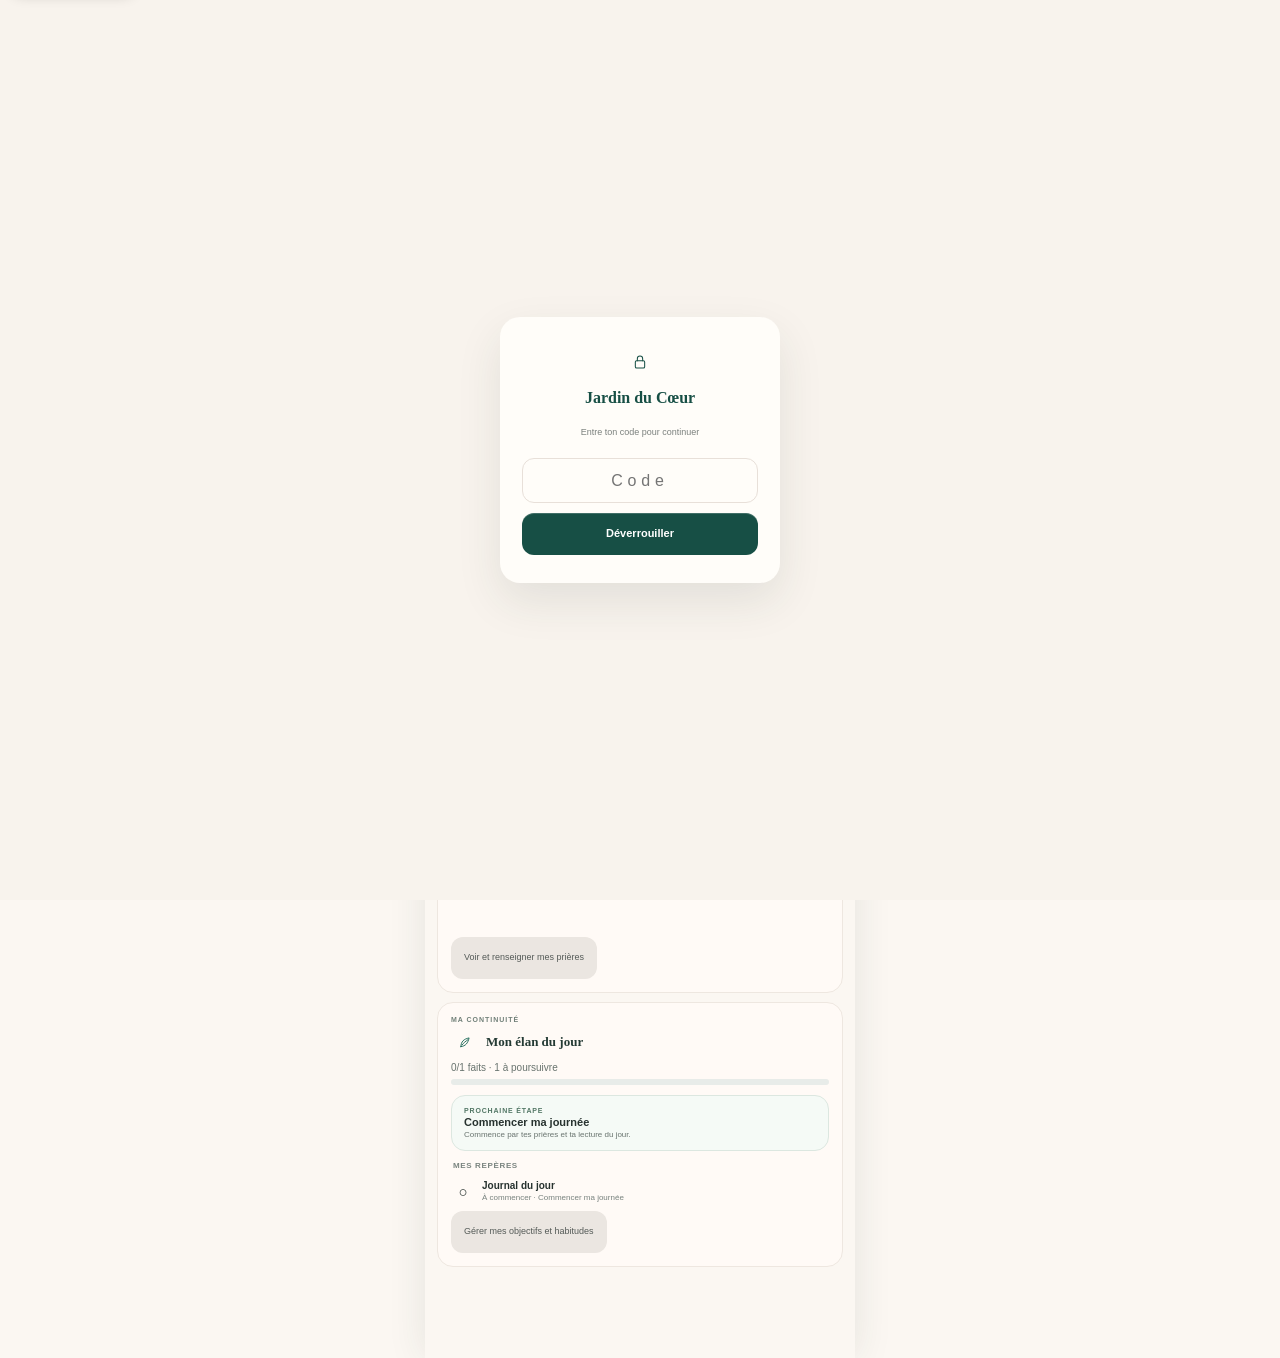
==== commit c9e75ed4: "Mise à jour V309 — invite de mise à jour différée" ====
--- a/index.html
+++ b/index.html
@@ -2,6 +2,7 @@
 <html lang="fr">
 <head>
 <meta charset="utf-8">
+<meta http-equiv="Content-Security-Policy" content="default-src 'self'; script-src 'self'; style-src 'self'; style-src-attr 'none'; img-src 'self' data:; font-src 'self'; connect-src 'none'; object-src 'none'; base-uri 'none'; form-action 'none'">
 <meta name="viewport" content="width=device-width, initial-scale=1">
 <title>Jardin du Cœur</title>
 <meta name="theme-color" content="#174f45">
@@ -22,6 +23,17 @@
 <link rel="stylesheet" href="./app.css">
 </head>
 <body>
+<div id="lockScreen" class="lock-screen" hidden>
+  <div class="lock-card">
+    <span class="svg-icon lock-icon" data-icon="lock" aria-hidden="true"></span>
+    <h2>Jardin du Cœur</h2>
+    <p class="subtle">Entre ton code pour continuer</p>
+    <label class="sr-only" for="lockPinInput">Code de verrouillage</label>
+    <input id="lockPinInput" type="password" inputmode="numeric" pattern="[0-9]*" maxlength="8" autocomplete="off" placeholder="Code">
+    <button class="primary" id="lockUnlockBtn" type="button">Déverrouiller</button>
+    <p id="lockError" class="lock-error" hidden>Code incorrect</p>
+  </div>
+</div>
 <a class="skip-link" href="#appMain">Aller au contenu</a>
 <main class="app-shell" id="appMain">
   <div class="device-wrap">
@@ -30,7 +42,7 @@
 
       <!-- 1 -->
       <section class="screen active" data-screen="1">
-        <div class="screen-head home-screen-head"><button class="iconbtn" id="homeHistoryBtn" aria-label="Historique récent"><span class="svg-icon" data-icon="clock"></span></button><strong class="home-screen-title">Aujourd’hui</strong><button class="iconbtn" onclick="go(10)" aria-label="Paramètres"><span class="svg-icon" data-icon="settings"></span></button></div>
+        <div class="screen-head home-screen-head"><button class="iconbtn" id="homeHistoryBtn" aria-label="Historique récent"><span class="svg-icon" data-icon="clock"></span></button><strong class="home-screen-title">Aujourd’hui</strong><button class="iconbtn" data-action="go(10)" aria-label="Paramètres"><span class="svg-icon" data-icon="settings"></span></button></div>
         <div class="home-hero" id="dailyHero">
           <div class="home-greeting">
             <div class="salam serif">As-salāmu ‘alaykum ♡</div>
@@ -58,16 +70,16 @@
         <div class="card home-start-card">
           <div class="home-card-kicker">MON POINT DE DÉPART</div>
           <div class="section-title"><span class="icon-orb pink"><span class="svg-icon" data-icon="heart"></span></span> Mon intention du jour</div>
-          <div class="subtle" style="margin:-2px 0 7px">Quelle intention souhaites-tu garder près de ton cœur aujourd’hui ?</div>
+          <div class="subtle jdc-inline-1">Quelle intention souhaites-tu garder près de ton cœur aujourd’hui ?</div>
           <textarea id="intent" data-field="intention" placeholder="Aujourd’hui, j’aimerais…" aria-label="Mon intention du jour"></textarea>
-          <button class="secondary" id="intentionHelpBtn" type="button" style="margin:7px 0 8px">Besoin d’inspiration ?</button>
-          <button class="primary" id="startDayBtn" type="button" onclick="startOrContinueDay()">Commencer ma journée</button><div class="journey-hint" id="homeJourneyHint" aria-live="polite">Commence par tes prières et ta lecture du jour.</div>
+          <button class="secondary jdc-inline-2" id="intentionHelpBtn" type="button">Besoin d’inspiration ?</button>
+          <button class="primary" id="startDayBtn" type="button" data-action="startOrContinueDay()">Commencer ma journée</button><div class="journey-hint" id="homeJourneyHint" aria-live="polite">Commence par tes prières et ta lecture du jour.</div>
         </div>
         <div class="card home-prayer-preview" id="homePrayerPreview">
           <div class="home-card-kicker">MES REPÈRES</div>
           <div class="section-title"><span class="icon-orb green"><span class="svg-icon" data-icon="prayer"></span></span> Mes prières aujourd’hui</div>
-          <div class="subtle" style="margin:-2px 0 9px">Fajr · Dhuhr · ‘Asr · Maghrib · ‘Ishā’</div>
-          <button class="secondary" type="button" onclick="selectedDate=todayKey();renderSelectedDay();go(2)">Voir et renseigner mes prières</button>
+          <div class="subtle jdc-inline-3">Fajr · Dhuhr · ‘Asr · Maghrib · ‘Ishā’</div>
+          <button class="secondary" type="button" data-action="selectedDate=todayKey();renderSelectedDay();go(2)">Voir et renseigner mes prières</button>
         </div>
         <div class="card home-today-dashboard" id="homeTodayDashboard" aria-labelledby="homeTodayTitle">
           <div class="home-card-kicker">MA CONTINUITÉ</div>
@@ -85,7 +97,7 @@
 
       <!-- 2 -->
       <section class="screen" data-screen="2">
-        <div class="screen-head"><button class="iconbtn" id="dayBasicsBackBtn" aria-label="Retour à l’accueil"><span class="svg-icon" data-icon="chevron-left"></span></button><h2>Ma journée</h2><button class="iconbtn" onclick="go(10)" aria-label="Paramètres"><span class="svg-icon" data-icon="settings"></span></button></div>
+        <div class="screen-head"><button class="iconbtn" id="dayBasicsBackBtn" aria-label="Retour à l’accueil"><span class="svg-icon" data-icon="chevron-left"></span></button><h2>Ma journée</h2><button class="iconbtn" data-action="go(10)" aria-label="Paramètres"><span class="svg-icon" data-icon="settings"></span></button></div>
         <div class="journal-view-mode" data-journal-mode-notice hidden></div>
         <div class="day-basics-intro"><span class="day-basics-kicker">MES REPÈRES DU JOUR</span><p>Renseigne simplement ce qui compte maintenant. Tu pourras compléter le reste plus tard.</p></div>
         <div class="datebar"><button class="round" id="prevDay" aria-label="Jour précédent">‹</button><div class="center"><strong id="journalDate">—</strong><span id="journalHijri">—</span><button class="date-today-link" id="journalTodayBtn" type="button">Aujourd’hui</button></div><button class="round" id="nextDay" aria-label="Jour suivant">›</button></div>
@@ -109,7 +121,7 @@
 
       <!-- 3 -->
       <section class="screen" data-screen="3">
-        <div class="screen-head"><button class="iconbtn" onclick="go(2)" aria-label="Retour aux prières"><span class="svg-icon" data-icon="chevron-left"></span></button><h2>Ma journée</h2><span></span></div>
+        <div class="screen-head"><button class="iconbtn" data-action="go(2)" aria-label="Retour aux prières"><span class="svg-icon" data-icon="chevron-left"></span></button><h2>Ma journée</h2><span></span></div>
         <div class="journal-view-mode" data-journal-mode-notice hidden></div>
         <div class="day-context" aria-live="polite"><strong id="dayDetailsDate">—</strong><div class="day-context-actions"><button type="button" id="dayDetailsTodayBtn">Aujourd’hui</button><button type="button" id="dayDetailsJournalBtn">Voir dans le journal</button></div></div>
         <div class="heart-page-intro" aria-labelledby="heartPageTitle"><span class="heart-page-kicker">MES REPÈRES INTÉRIEURS</span><strong id="heartPageTitle">Ce que mon cœur porte</strong><p>Quelques mots suffisent. Tu peux renseigner seulement ce qui compte aujourd’hui.</p></div>
@@ -123,7 +135,7 @@
         <div class="card">
           <div class="section-title"><span class="icon-orb green"><span class="svg-icon" data-icon="heart-fill"></span></span> Ma journée en un mot</div>
           <div class="subtle">Choisis un mot pour résumer ta journée</div>
-          <div class="word-chips" style="margin-top:8px"><button class="chip" data-word="Apaisante">Apaisante</button><button class="chip" data-word="Difficile">Difficile</button><button class="chip" data-word="Bénie">Bénie</button><button class="chip" data-word="Ordinaire">Ordinaire</button></div>
+          <div class="word-chips jdc-inline-4"><button class="chip" data-word="Apaisante">Apaisante</button><button class="chip" data-word="Difficile">Difficile</button><button class="chip" data-word="Bénie">Bénie</button><button class="chip" data-word="Ordinaire">Ordinaire</button></div>
           <div class="day-flow-actions"><button class="secondary" type="button" id="dayBackToBasicsBtn">Prières & Qur’an</button><button class="primary" type="button" id="dayToMuhasabahBtn">Continuer vers ma muhâsabah</button></div>
         </div>
         <Nav active="journal"></Nav>
@@ -150,7 +162,7 @@
 
       <!-- 5 -->
       <section class="screen" data-screen="5">
-        <div class="screen-head"><button class="iconbtn" id="journalHistoryBtn" aria-label="Historique récent"><span class="svg-icon" data-icon="clock"></span></button><h2>Mon journal</h2><button class="iconbtn" onclick="go(10)" aria-label="Paramètres"><span class="svg-icon" data-icon="settings"></span></button></div>
+        <div class="screen-head"><button class="iconbtn" id="journalHistoryBtn" aria-label="Historique récent"><span class="svg-icon" data-icon="clock"></span></button><h2>Mon journal</h2><button class="iconbtn" data-action="go(10)" aria-label="Paramètres"><span class="svg-icon" data-icon="settings"></span></button></div>
         <div class="journal-intro"><strong>Retrouve le fil de tes journées</strong><span>Choisis une date pour relire tes repères, puis ouvre la journée seulement si tu veux aller plus loin.</span></div>
         <div class="calendar-top" aria-label="Vue du journal"><button class="active" aria-current="true">Jour</button><button disabled aria-disabled="true" title="Vue à venir">Semaine</button><button disabled aria-disabled="true" title="Vue à venir">Mois</button><button disabled aria-disabled="true" title="Vue à venir">Année</button></div>
         <div class="card journal-calendar-card">
@@ -162,11 +174,11 @@
           <div class="section-title journal-summary-head"><span id="summaryDate">—</span><small id="summaryContext">—</small></div>
           <div class="journal-selected-nav" aria-label="Naviguer entre les journées"><button class="round" id="journalPrevDay" type="button" aria-label="Journée précédente">‹</button><button class="journal-today-shortcut" id="journalSelectedTodayBtn" type="button">Revenir à aujourd’hui</button><button class="round" id="journalNextDay" type="button" aria-label="Journée suivante">›</button></div>
           <div id="journalReview" class="journal-review" aria-live="polite"></div>
-          <div class="summary-item" data-open-screen="2"><div class="ico"><span class="svg-icon" data-icon="target"></span></div><div><strong>Ma journée</strong><small id="summaryDay">Aucune entrée</small></div><span style="margin-left:auto">›</span></div>
-          <div class="summary-item" data-open-screen="3"><div class="ico" style="background:#f6e3e7"><span class="svg-icon" data-icon="heart"></span></div><div><strong>Ce que mon cœur porte</strong><small id="summaryHeart">Aucune note</small></div><span style="margin-left:auto">›</span></div>
-          <div class="summary-item" data-open-screen="2"><div class="ico"><span class="svg-icon" data-icon="book"></span></div><div><strong>Ma lecture du Qur’an</strong><small id="summaryQuran">Non renseignée</small></div><span style="margin-left:auto">›</span></div>
-          <div class="summary-item" data-open-screen="3"><div class="ico" style="background:#f6e1d6"><span class="svg-icon" data-icon="heart-fill"></span></div><div><strong>Ma gratitude</strong><small id="summaryGratitude">Non renseignée</small></div><span style="margin-left:auto">›</span></div>
-          <div class="summary-item" data-open-screen="4"><div class="ico" style="background:#eef1f7"><span class="svg-icon" data-icon="moon"></span></div><div><strong>Ma muhâsabah</strong><small id="summaryMuhasabah">Non renseignée</small></div><span style="margin-left:auto">›</span></div>
+          <div class="summary-item" data-open-screen="2"><div class="ico"><span class="svg-icon" data-icon="target"></span></div><div><strong>Ma journée</strong><small id="summaryDay">Aucune entrée</small></div><spanclass="jdc-inline-5">›</span></div>
+          <div class="summary-item" data-open-screen="3"><div class="ico jdc-inline-6"><span class="svg-icon" data-icon="heart"></span></div><div><strong>Ce que mon cœur porte</strong><small id="summaryHeart">Aucune note</small></div><spanclass="jdc-inline-5">›</span></div>
+          <div class="summary-item" data-open-screen="2"><div class="ico"><span class="svg-icon" data-icon="book"></span></div><div><strong>Ma lecture du Qur’an</strong><small id="summaryQuran">Non renseignée</small></div><spanclass="jdc-inline-5">›</span></div>
+          <div class="summary-item" data-open-screen="3"><div class="ico jdc-inline-7"><span class="svg-icon" data-icon="heart-fill"></span></div><div><strong>Ma gratitude</strong><small id="summaryGratitude">Non renseignée</small></div><spanclass="jdc-inline-5">›</span></div>
+          <div class="summary-item" data-open-screen="4"><div class="ico jdc-inline-8"><span class="svg-icon" data-icon="moon"></span></div><div><strong>Ma muhâsabah</strong><small id="summaryMuhasabah">Non renseignée</small></div><spanclass="jdc-inline-5">›</span></div>
         </div>
         <div class="journal-open-actions"><button class="secondary journal-open-day" id="journalOpenDayBtn" type="button">Consulter cette journée</button><button class="primary journal-edit-day" id="journalEditDayBtn" type="button">Modifier cette journée</button></div>
         <div class="card journal-recent-card"><div class="section-title journal-recent-title"><span>Mes dernières journées</span><small>Accès rapide</small></div><div id="journalRecent"></div></div>
@@ -175,12 +187,13 @@
 
       <!-- 6 -->
       <section class="screen" data-screen="6">
-        <div class="screen-head"><button class="iconbtn" onclick="go(5)" aria-label="Retour au journal"><span class="svg-icon" data-icon="chevron-left"></span></button><h2>Mes du‘â</h2><span></span></div>
+        <div class="screen-head"><button class="iconbtn" data-action="go(5)" aria-label="Retour au journal"><span class="svg-icon" data-icon="chevron-left"></span></button><h2>Mes du‘â</h2><span></span></div>
         <div class="dua-page-intro"><span class="dua-page-kicker">INVOQUER · GARDER · RETROUVER</span><strong>Un espace pour tes du‘â</strong><p>Parcours la bibliothèque, garde tes favorites ou écris les tiennes.</p></div>
         <label class="dua-search-label" for="duaSearch">Rechercher</label><div class="searchbar dua-searchbar"><span aria-hidden="true">⌕</span><input id="duaSearch" type="search" placeholder="Titre, thème ou mot-clé…" autocomplete="off"><button class="plus" id="addDuaBtn" aria-label="Écrire une nouvelle du‘â" title="Écrire une nouvelle du‘â"><span class="svg-icon" data-icon="plus"></span></button></div>
         <div class="tabs dua-tabs" id="duaTabs" role="tablist" aria-label="Afficher les du‘â"><button class="active" data-dua-tab="library" role="tab" aria-selected="true">Bibliothèque</button><button data-dua-tab="mine" role="tab" aria-selected="false">Mes du‘â</button><button data-dua-tab="favorites" role="tab" aria-selected="false">Favoris</button></div>
         <div class="dua-filter-head"><span>Filtrer par thème</span><small id="duaViewHint">Invocations de la bibliothèque</small></div>
-        <div class="chips dua-category-chips" id="duaCategories" aria-label="Thèmes de du‘â"><button class="chip active" data-category="Toutes" aria-pressed="true">Toutes</button><button class="chip" data-category="Matin & soir" aria-pressed="false">Matin & soir</button><button class="chip" data-category="Protection" aria-pressed="false">Protection</button><button class="chip" data-category="Pardon" aria-pressed="false">Pardon</button><button class="chip" data-category="Parents" aria-pressed="false">Parents</button><button class="chip" data-category="Famille" aria-pressed="false">Famille</button><button class="chip" data-category="Santé" aria-pressed="false">Santé</button></div>
+        <div class="chips dua-source-chips" id="duaSources" aria-label="Origine des du‘â"><button class="chip active" data-dua-source="Toutes sources" aria-pressed="true">Toutes sources</button><button class="chip" data-dua-source="Coran" aria-pressed="false">Du‘â du Coran</button><button class="chip" data-dua-source="Sunna" aria-pressed="false">Du‘â de la Sunna</button></div>
+        <div class="chips dua-category-chips" id="duaCategories" aria-label="Thèmes de du‘â"><button class="chip active" data-category="Toutes" aria-pressed="true">Toutes</button><button class="chip" data-category="Matin & soir" aria-pressed="false">Matin & soir</button><button class="chip" data-category="Protection" aria-pressed="false">Protection</button><button class="chip" data-category="Pardon" aria-pressed="false">Pardon</button><button class="chip" data-category="Guidance" aria-pressed="false">Guidance</button><button class="chip" data-category="Espérance" aria-pressed="false">Espérance</button><button class="chip" data-category="Savoir" aria-pressed="false">Savoir</button><button class="chip" data-category="Parents" aria-pressed="false">Parents</button><button class="chip" data-category="Famille" aria-pressed="false">Famille</button><button class="chip" data-category="Santé" aria-pressed="false">Santé</button></div>
         <div class="dua-results-head"><strong id="duaResultsTitle">Bibliothèque</strong><span id="duaResultsCount" aria-live="polite"></span></div>
         <div class="card dua-list-card" id="duaList" role="region" aria-labelledby="duaResultsTitle"></div>
         <Nav active="duas"></Nav>
@@ -188,9 +201,9 @@
 
       <!-- 7 -->
       <section class="screen" data-screen="7">
-        <div class="screen-head"><button class="iconbtn" onclick="go(1)" aria-label="Retour à l’accueil"><span class="svg-icon" data-icon="chevron-left"></span></button><h2>Mon cycle</h2><button class="iconbtn" onclick="go(10)" aria-label="Paramètres"><span class="svg-icon" data-icon="settings"></span></button></div>
+        <div class="screen-head"><button class="iconbtn" data-action="go(1)" aria-label="Retour à l’accueil"><span class="svg-icon" data-icon="chevron-left"></span></button><h2>Mon cycle</h2><button class="iconbtn" data-action="go(10)" aria-label="Paramètres"><span class="svg-icon" data-icon="settings"></span></button></div>
         <div class="cycle-page-intro"><span class="cycle-page-kicker">SUIVI PERSONNEL</span><strong>Observer mon cycle avec simplicité</strong><p>Enregistre uniquement les dates que tu observes. Les estimations restent des repères indicatifs.</p></div>
-        <div class="tabs cycle-tabs" id="cycleTabs" role="tablist" aria-label="Vue du cycle"><button class="active" data-cycle-tab="today" role="tab" aria-selected="true">Aujourd’hui</button><button data-cycle-tab="calendar" role="tab" aria-selected="false">Calendrier</button><button onclick="go(8)">Comprendre</button></div>
+        <div class="tabs cycle-tabs" id="cycleTabs" role="tablist" aria-label="Vue du cycle"><button class="active" data-cycle-tab="today" role="tab" aria-selected="true">Aujourd’hui</button><button data-cycle-tab="calendar" role="tab" aria-selected="false">Calendrier</button><button data-action="go(8)">Comprendre</button></div>
         <div id="cycleTodayPanel">
           <div class="cycle-banner"><div class="cycle-botanical" aria-hidden="true"><i></i><i></i><i></i><i></i><i></i></div><div><span class="cycle-banner-label">ÉTAT DU JOUR</span><h3 id="cycleHeadline">Mon cycle</h3><p id="cycleSubline">Tu peux noter manuellement le début d’une période.</p></div><span class="cycle-banner-arrow" aria-hidden="true">›</span></div>
           <div class="card cycle-control">
@@ -212,7 +225,7 @@
               <button class="action" type="button" data-cycle-action="sadaqah"><span class="svg-icon" data-icon="hands-heart"></span><span>Sadaqah</span></button><button class="action" type="button" data-cycle-action="journal"><span class="svg-icon" data-icon="notebook"></span><span>Journal</span></button><button class="action" type="button" data-cycle-action="care"><span class="svg-icon" data-icon="heart-fill"></span><span>Prendre soin de moi</span></button>
             </div>
           </div>
-          <div class="card soft-sand clickable" id="ramadanMakeupCard"><div class="row" style="padding:0;border:0"><div><strong class="serif">☾ Ramadan</strong><div class="subtle" id="ramadanMakeupText">Jeûnes à rattraper : 0 jour</div></div><span>›</span></div></div>
+          <div class="card soft-sand clickable" id="ramadanMakeupCard"><div class="row jdc-inline-9"><div><strong class="serif">☾ Ramadan</strong><div class="subtle" id="ramadanMakeupText">Jeûnes à rattraper : 0 jour</div></div><span>›</span></div></div>
         </div>
         <div id="cycleCalendarPanel" class="hidden">
           <div class="card cycle-calendar-card">
@@ -222,7 +235,7 @@
             <div class="cycle-legend"><span><i class="legend-dot saved"></i>Période enregistrée</span><span><i class="legend-dot estimate"></i>Période estimée</span></div>
           </div>
           <div class="card cycle-history-card"><div class="section-title"><span>Mes périodes</span><small class="cycle-section-help">Historique enregistré</small></div><div id="cycleHistory" class="cycle-history"></div><button class="mini-btn cycle-add-past" id="cycleAddPastBtnCalendar">+ Ajouter une période passée</button></div>
-          <div class="subtle" style="padding:0 4px">Les dates estimées sont indicatives et calculées à partir des périodes que tu as enregistrées. Elles ne déterminent pas à elles seules un statut médical ou juridique religieux.</div>
+          <div class="subtle jdc-inline-10">Les dates estimées sont indicatives et calculées à partir des périodes que tu as enregistrées. Elles ne déterminent pas à elles seules un statut médical ou juridique religieux.</div>
         </div>
         <Nav active="cycle"></Nav>
       </section>
@@ -230,7 +243,7 @@
       <!-- 8 -->
       <section class="screen" data-screen="8">
         <div class="screen-head">
-          <button class="iconbtn" onclick="go(7)" aria-label="Retour à Mon cycle"><span class="svg-icon" data-icon="chevron-left"></span></button>
+          <button class="iconbtn" data-action="go(7)" aria-label="Retour à Mon cycle"><span class="svg-icon" data-icon="chevron-left"></span></button>
           <h2>Comprendre & vivre sa foi</h2><span></span>
         </div>
 
@@ -254,7 +267,7 @@
           <button class="faith-path" type="button" data-faith-path="books"><span>📚</span><span><strong>Leçons tirées d’ouvrages</strong><small>Bibliographie contrôlée · idées reformulées · références visibles</small></span><span aria-hidden="true">›</span></button>
         </div>
 
-        <div class="faith-editorial-card" role="note"><strong>Comment une leçon est publiée</strong><span>Question concrète → réponse courte → explication → sources → divergences éventuelles → application → à retenir.</span></div>
+        <div class="faith-editorial-card" role="note"><strong>Comment une leçon est publiée</strong><span>Réponse courte → repères → nuances ou avis éventuels → application → sources visibles.</span></div>
 
         <div class="learn-section-title faith-section-head"><span>Explorer par thème</span><small>Choisis un repère</small></div>
         <div class="learn-grid" id="faithCategories">
@@ -264,6 +277,7 @@
           <button class="learn-card" aria-pressed="false" data-faith-category="ramadan"><span class="learn-emoji">✨</span><strong>Ramadan au féminin</strong><small>Cycle · jeûne · rattrapage · spiritualité</small></button>
           <button class="learn-card" aria-pressed="false" data-faith-category="life"><span class="learn-emoji">🌿</span><strong>Ma vie de femme musulmane</strong><small>Célibat · mariage · maternité · séparation · ménopause</small></button>
           <button class="learn-card" aria-pressed="false" data-faith-category="women"><span class="learn-emoji">📖</span><strong>Femmes qui nous inspirent</strong><small>Parcours documentés de femmes de l’histoire islamique</small></button>
+          <button class="learn-card" aria-pressed="false" data-faith-category="books"><span class="learn-emoji">📚</span><strong>Leçons d’ouvrages</strong><small>Enseignements attribués · références bibliographiques visibles</small></button>
         </div>
 
         <div class="learn-section-title faith-section-head"><span>Questions & repères</span><small id="faithResultsCount" aria-live="polite">—</small></div>
@@ -278,7 +292,7 @@
 
 <!-- 9 -->
       <section class="screen" data-screen="9">
-        <div class="screen-head"><button class="iconbtn" onclick="go(5)" aria-label="Retour au journal"><span class="svg-icon" data-icon="chevron-left"></span></button><h2>Ma muhâsabah</h2><span></span></div>
+        <div class="screen-head"><button class="iconbtn" data-action="go(5)" aria-label="Retour au journal"><span class="svg-icon" data-icon="chevron-left"></span></button><h2>Ma muhâsabah</h2><span></span></div>
         <div class="reflection-page-intro">
           <span class="reflection-page-kicker">PRENDRE DU RECUL</span>
           <strong>Relire une période avec douceur</strong>
@@ -303,29 +317,30 @@
 
       <!-- 10 -->
       <section class="screen" data-screen="10">
-        <div class="screen-head"><button class="iconbtn" onclick="go(1)" aria-label="Retour à l’accueil"><span class="svg-icon" data-icon="chevron-left"></span></button><h2>Moi</h2><button class="iconbtn" id="profileSettingsBtn" aria-label="Paramètres"><span class="svg-icon" data-icon="settings"></span></button></div>
+        <div class="screen-head"><button class="iconbtn" data-action="go(1)" aria-label="Retour à l’accueil"><span class="svg-icon" data-icon="chevron-left"></span></button><h2>Moi</h2><button class="iconbtn" id="profileSettingsBtn" aria-label="Paramètres"><span class="svg-icon" data-icon="settings"></span></button></div>
         <div class="profile-page-intro"><span class="profile-page-kicker">MON ESPACE</span><strong>Mes repères et mes réglages</strong><p>Retrouve ici ta progression, tes espaces personnels et les réglages de l’application.</p></div>
         <div class="card profile-identity-card">
-          <div class="profile-top"><div class="avatar" aria-hidden="true"></div><div><div class="serif" style="font-size:15px" id="profileDisplayName">Mon espace personnel</div><div class="subtle">Toujours un pas vers Allah ♡</div></div><button class="mini-btn profile-name-action" id="profileNameBtn" type="button">Modifier le nom</button></div>
+          <div class="profile-top"><div class="avatar" aria-hidden="true"></div><div><div class="serif jdc-inline-11" id="profileDisplayName">Mon espace personnel</div><div class="subtle">Toujours un pas vers Allah ♡</div></div><button class="mini-btn profile-name-action" id="profileNameBtn" type="button">Modifier le nom</button></div>
         </div>
         <div class="profile-section-label">Mon chemin</div>
         <div class="card settings-list profile-settings-group">
-          <div class="row profile-action" data-profile-panel="progress"><div class="setting-ico" style="background:linear-gradient(145deg,#eef7f0,#b8d9c0);color:#2e7250"><span class="svg-icon" data-icon="target"></span></div><div style="flex:1"><strong>Ma progression</strong><small>Journal · habitudes · objectifs</small></div><span>›</span></div>
-          <div class="row profile-action" data-profile-panel="objectives"><div class="setting-ico" style="background:linear-gradient(145deg,#fff4e9,#ecc6a3);color:#9e5e2d"><span class="svg-icon" data-icon="heart-fill"></span></div><div style="flex:1"><strong>Mes objectifs</strong><small>Mon chemin vers Allah</small></div><span>›</span></div>
-          <div class="row profile-action" data-profile-panel="habits"><div class="setting-ico" style="background:linear-gradient(145deg,#eff8ef,#bfdec4);color:#347246"><span class="svg-icon" data-icon="leaf"></span></div><div style="flex:1"><strong>Mes habitudes</strong><small>Cultiver ce qui me fait du bien</small></div><span>›</span></div>
-          <div class="row profile-action" data-profile-panel="garden"><div class="setting-ico" style="background:linear-gradient(145deg,#eef7f0,#b8d9c0);color:#2e7250"><span class="svg-icon" data-icon="leaf"></span></div><div style="flex:1"><strong>Mon jardin</strong><small>Intentions et choses à cultiver</small></div><span>›</span></div>
+          <div class="row profile-action" data-profile-panel="progress"><div class="setting-ico jdc-inline-12"><span class="svg-icon" data-icon="target"></span></div><div class="jdc-inline-13"><strong>Ma progression</strong><small>Journal · habitudes · objectifs</small></div><span>›</span></div>
+          <div class="row profile-action" data-profile-panel="objectives"><div class="setting-ico jdc-inline-14"><span class="svg-icon" data-icon="heart-fill"></span></div><div class="jdc-inline-13"><strong>Mes objectifs</strong><small>Mon chemin vers Allah</small></div><span>›</span></div>
+          <div class="row profile-action" data-profile-panel="habits"><div class="setting-ico jdc-inline-15"><span class="svg-icon" data-icon="leaf"></span></div><div class="jdc-inline-13"><strong>Mes habitudes</strong><small>Cultiver ce qui me fait du bien</small></div><span>›</span></div>
+          <div class="row profile-action" data-profile-panel="garden"><div class="setting-ico jdc-inline-12"><span class="svg-icon" data-icon="leaf"></span></div><div class="jdc-inline-13"><strong>Mon jardin</strong><small>Intentions et choses à cultiver</small></div><span>›</span></div>
         </div>
         <div class="profile-section-label">Mes espaces</div>
         <div class="card settings-list profile-settings-group">
-          <div class="row profile-action" data-profile-panel="notes"><div class="setting-ico" style="background:linear-gradient(145deg,#f3f8fb,#cbdae4);color:#3b647a"><span class="svg-icon" data-icon="notebook"></span></div><div style="flex:1"><strong>Mes notes</strong><small>Un espace libre</small></div><span>›</span></div>
+          <div class="row profile-action" data-profile-panel="notes"><div class="setting-ico jdc-inline-16"><span class="svg-icon" data-icon="notebook"></span></div><div class="jdc-inline-13"><strong>Mes notes</strong><small>Un espace libre</small></div><span>›</span></div>
         </div>
         <div class="profile-section-label">Application & données</div>
         <div class="card settings-list profile-settings-group">
-          <div class="row profile-action" data-profile-panel="appearance"><div class="setting-ico" style="background:linear-gradient(145deg,#fff0f3,#eac2ca);color:#a6314b"><span class="svg-icon" data-icon="heart"></span></div><div style="flex:1"><strong>Thème et apparence</strong><small>Clair / Sombre</small></div><span>›</span></div>
-          <div class="row profile-action" data-profile-panel="privacy"><div class="setting-ico" style="background:linear-gradient(145deg,#f2f6fb,#c8d6e6);color:#365a7a"><span class="svg-icon" data-icon="lock"></span></div><div style="flex:1"><strong>Confidentialité</strong><small>Données conservées sur cet appareil</small></div><span>›</span></div>
-          <div class="row profile-action" data-profile-panel="install"><div class="setting-ico" style="background:linear-gradient(145deg,#eef7f0,#b8d9c0);color:#2e7250"><span class="svg-icon" data-icon="upload"></span></div><div style="flex:1"><strong>Installer l’application</strong><small>Ajouter Jardin du Cœur à l’écran d’accueil</small></div><span>›</span></div>
-          <div class="row profile-action" data-profile-panel="backup"><div class="setting-ico" style="background:linear-gradient(145deg,#f3f8fb,#cbdae4);color:#3b647a"><span class="svg-icon" data-icon="upload"></span></div><div style="flex:1"><strong>Sauvegarde / Export</strong><small>Exporter ou restaurer mon journal</small></div><span>›</span></div>
-          <div class="row profile-action" data-profile-panel="about"><div class="setting-ico" style="background:linear-gradient(145deg,#eef7f0,#b8d9c0);color:#2e7250"><span class="svg-icon" data-icon="info"></span></div><div style="flex:1"><strong>À propos</strong><small>Version 2.1.12 PWA · build 268</small></div><span>›</span></div>
+          <div class="row profile-action" data-profile-panel="appearance"><div class="setting-ico jdc-inline-17"><span class="svg-icon" data-icon="heart"></span></div><div class="jdc-inline-13"><strong>Thème et apparence</strong><small>Clair / Sombre</small></div><span>›</span></div>
+          <div class="row profile-action" data-profile-panel="privacy"><div class="setting-ico jdc-inline-18"><span class="svg-icon" data-icon="lock"></span></div><div class="jdc-inline-13"><strong>Confidentialité</strong><small>Données conservées sur cet appareil</small></div><span>›</span></div>
+          <div class="row profile-action" data-profile-panel="lock"><div class="setting-ico jdc-inline-18"><span class="svg-icon" data-icon="lock"></span></div><div class="jdc-inline-13"><strong>Verrouillage</strong><small>Protéger l’ouverture par un code</small></div><span>›</span></div>
+          <div class="row profile-action" data-profile-panel="install"><div class="setting-ico jdc-inline-12"><span class="svg-icon" data-icon="upload"></span></div><div class="jdc-inline-13"><strong>Installer l’application</strong><small>Ajouter Jardin du Cœur à l’écran d’accueil</small></div><span>›</span></div>
+          <div class="row profile-action" data-profile-panel="backup"><div class="setting-ico jdc-inline-16"><span class="svg-icon" data-icon="upload"></span></div><div class="jdc-inline-13"><strong>Sauvegarde / Export</strong><small>Exporter ou restaurer mon journal</small></div><span>›</span></div>
+          <div class="row profile-action" data-profile-panel="about"><div class="setting-ico jdc-inline-12"><span class="svg-icon" data-icon="info"></span></div><div class="jdc-inline-13"><strong>À propos</strong><small>Version 2.1.22 PWA · build 309</small></div><span>›</span></div>
         </div>
         <Nav active="profile"></Nav>
       </section>
@@ -344,6 +359,8 @@
 <div class="toast" id="toast" role="status" aria-live="polite" aria-atomic="true"></div>
 
 <script src="./icons-ui.js"></script>
+<script src="./dua-library.js"></script>
+<script src="./cycle-listen.js"></script>
 <script src="./app.js"></script>
 </body>
-</html>+</html>
--- a/app.css
+++ b/app.css
@@ -1109,3 +1109,182 @@
 
 /* V261 — Conseils aux femmes musulmanes : parcours de leçons */
 .faith-book-featured{border-style:solid}.faith-book-actions{display:flex;flex-wrap:wrap;gap:6px;margin-top:3px}.faith-book-actions .mini-btn{margin-top:0}.theme-dark .faith-book-featured{border-color:#53675d}@media(max-width:380px){.faith-book-actions{display:grid;grid-template-columns:1fr}.faith-book-actions .mini-btn{width:100%}}
+
+/* Audit sécurité — écran de verrouillage par code */
+.sr-only{position:absolute;width:1px;height:1px;padding:0;margin:-1px;overflow:hidden;clip:rect(0,0,0,0);white-space:nowrap;border:0}
+.lock-screen{position:fixed;inset:0;z-index:9999;display:flex;align-items:center;justify-content:center;background:var(--cream);padding:24px}
+.lock-card{width:100%;max-width:280px;display:flex;flex-direction:column;align-items:center;gap:10px;text-align:center;background:var(--paper);border-radius:20px;padding:28px 22px;box-shadow:var(--shadow)}
+.lock-icon{width:34px;height:34px;color:var(--forest)}
+.lock-card h2{margin:0;font-family:Georgia,serif;font-size:16px;color:var(--forest)}
+.lock-card input{width:100%;text-align:center;letter-spacing:.3em;font-size:16px;padding:10px 12px;border-radius:12px;border:1px solid var(--line);background:var(--paper);color:var(--ink)}
+.lock-card .primary{width:100%}
+.lock-error{color:#b3403f;font-size:11px;margin:0}
+.theme-dark .lock-screen{background:#1b241f}
+.theme-dark .lock-card{background:#232f28;box-shadow:none;border:1px solid #3a4942}
+.theme-dark .lock-card input{background:#1b241f;border-color:#3a4942;color:#e7ece9}
+
+/* Styles statiques extraits des attributs HTML pour la CSP V280 */
+.jdc-inline-1{margin:-2px 0 7px}
+.jdc-inline-2{margin:7px 0 8px}
+.jdc-inline-3{margin:-2px 0 9px}
+.jdc-inline-4{margin-top:8px}
+.jdc-inline-5{margin-left:auto}
+.jdc-inline-6{background:#f6e3e7}
+.jdc-inline-7{background:#f6e1d6}
+.jdc-inline-8{background:#eef1f7}
+.jdc-inline-9{padding:0;border:0}
+.jdc-inline-10{padding:0 4px}
+.jdc-inline-11{font-size:15px}
+.jdc-inline-12{background:linear-gradient(145deg,#eef7f0,#b8d9c0);color:#2e7250}
+.jdc-inline-13{flex:1}
+.jdc-inline-14{background:linear-gradient(145deg,#fff4e9,#ecc6a3);color:#9e5e2d}
+.jdc-inline-15{background:linear-gradient(145deg,#eff8ef,#bfdec4);color:#347246}
+.jdc-inline-16{background:linear-gradient(145deg,#f3f8fb,#cbdae4);color:#3b647a}
+.jdc-inline-17{background:linear-gradient(145deg,#fff0f3,#eac2ca);color:#a6314b}
+.jdc-inline-18{background:linear-gradient(145deg,#f2f6fb,#c8d6e6);color:#365a7a}
+
+/* V281: styles auparavant injectés dans les fragments HTML. */
+.jdc-inline-1{font-size:10px;line-height:1.6}
+.jdc-inline-2{margin:8px 0}
+.jdc-inline-3{min-height:120px}
+.jdc-inline-4{min-height:130px}
+.jdc-inline-5{display:flex;gap:8px;align-items:center}
+.jdc-inline-6{width:auto}
+.jdc-inline-7{display:inline-block}
+.jdc-inline-8{display:inline-block;margin-bottom:10px}
+.jdc-inline-9{width:${Math.max(0,Math.min(100,percent))}%}
+.jdc-inline-10{min-height:220px}
+.jdc-inline-11{font-size:11px;line-height:1.6}
+.jdc-inline-12{width:100%;margin-top:8px}
+.jdc-inline-13{font-size:23px;line-height:1.9;text-align:right;margin:8px 0 14px}
+.jdc-inline-14{font-size:11px;line-height:1.65}
+
+/* V282: valeurs dynamiques exprimées par classes/attributs CSS, sans style inline. */
+:root[data-daily-mosque="0"]{--daily-mosque-bg:url("./assets/daily/daily-01.jpg")}
+:root[data-daily-mosque="1"]{--daily-mosque-bg:url("./assets/daily/daily-02.jpg")}
+:root[data-daily-mosque="2"]{--daily-mosque-bg:url("./assets/daily/daily-03.jpg")}
+:root[data-daily-mosque="3"]{--daily-mosque-bg:url("./assets/daily/daily-04.jpg")}
+:root[data-daily-mosque="4"]{--daily-mosque-bg:url("./assets/daily/daily-05.jpg")}
+:root[data-daily-mosque="5"]{--daily-mosque-bg:url("./assets/daily/daily-06.jpg")}
+:root[data-daily-mosque="6"]{--daily-mosque-bg:url("./assets/daily/daily-07.jpg")}
+:root[data-daily-mosque="7"]{--daily-mosque-bg:url("./assets/daily/daily-08.jpg")}
+:root[data-daily-mosque="8"]{--daily-mosque-bg:url("./assets/daily/daily-09.jpg")}
+:root[data-daily-mosque="9"]{--daily-mosque-bg:url("./assets/daily/daily-10.jpg")}
+:root[data-daily-mosque="10"]{--daily-mosque-bg:url("./assets/daily/daily-11.jpg")}
+:root[data-daily-mosque="11"]{--daily-mosque-bg:url("./assets/daily/daily-12.jpg")}
+:root[data-daily-mosque="12"]{--daily-mosque-bg:url("./assets/daily/daily-13.jpg")}
+:root[data-daily-mosque="13"]{--daily-mosque-bg:url("./assets/daily/daily-14.jpg")}
+:root[data-daily-mosque="14"]{--daily-mosque-bg:url("./assets/daily/daily-15.jpg")}
+:root[data-daily-mosque="15"]{--daily-mosque-bg:url("./assets/daily/daily-16.jpg")}
+:root[data-daily-mosque="16"]{--daily-mosque-bg:url("./assets/daily/daily-17.jpg")}
+:root[data-daily-mosque="17"]{--daily-mosque-bg:url("./assets/daily/daily-18.jpg")}
+:root[data-daily-mosque="18"]{--daily-mosque-bg:url("./assets/daily/daily-19.jpg")}
+:root[data-daily-mosque="19"]{--daily-mosque-bg:url("./assets/daily/daily-20.jpg")}
+#dailyLandscape[data-scene="0"]{--weekday-bg:url("./assets/daily/daily-01.jpg")}
+#dailyLandscape[data-scene="1"]{--weekday-bg:url("./assets/daily/daily-02.jpg")}
+#dailyLandscape[data-scene="2"]{--weekday-bg:url("./assets/daily/daily-03.jpg")}
+#dailyLandscape[data-scene="3"]{--weekday-bg:url("./assets/daily/daily-04.jpg")}
+#dailyLandscape[data-scene="4"]{--weekday-bg:url("./assets/daily/daily-05.jpg")}
+#dailyLandscape[data-scene="5"]{--weekday-bg:url("./assets/daily/daily-06.jpg")}
+#dailyLandscape[data-scene="6"]{--weekday-bg:url("./assets/daily/daily-07.jpg")}
+.today-progress-track .jdc-progress-0{width:0%}
+.today-progress-track .jdc-progress-1{width:1%}
+.today-progress-track .jdc-progress-2{width:2%}
+.today-progress-track .jdc-progress-3{width:3%}
+.today-progress-track .jdc-progress-4{width:4%}
+.today-progress-track .jdc-progress-5{width:5%}
+.today-progress-track .jdc-progress-6{width:6%}
+.today-progress-track .jdc-progress-7{width:7%}
+.today-progress-track .jdc-progress-8{width:8%}
+.today-progress-track .jdc-progress-9{width:9%}
+.today-progress-track .jdc-progress-10{width:10%}
+.today-progress-track .jdc-progress-11{width:11%}
+.today-progress-track .jdc-progress-12{width:12%}
+.today-progress-track .jdc-progress-13{width:13%}
+.today-progress-track .jdc-progress-14{width:14%}
+.today-progress-track .jdc-progress-15{width:15%}
+.today-progress-track .jdc-progress-16{width:16%}
+.today-progress-track .jdc-progress-17{width:17%}
+.today-progress-track .jdc-progress-18{width:18%}
+.today-progress-track .jdc-progress-19{width:19%}
+.today-progress-track .jdc-progress-20{width:20%}
+.today-progress-track .jdc-progress-21{width:21%}
+.today-progress-track .jdc-progress-22{width:22%}
+.today-progress-track .jdc-progress-23{width:23%}
+.today-progress-track .jdc-progress-24{width:24%}
+.today-progress-track .jdc-progress-25{width:25%}
+.today-progress-track .jdc-progress-26{width:26%}
+.today-progress-track .jdc-progress-27{width:27%}
+.today-progress-track .jdc-progress-28{width:28%}
+.today-progress-track .jdc-progress-29{width:29%}
+.today-progress-track .jdc-progress-30{width:30%}
+.today-progress-track .jdc-progress-31{width:31%}
+.today-progress-track .jdc-progress-32{width:32%}
+.today-progress-track .jdc-progress-33{width:33%}
+.today-progress-track .jdc-progress-34{width:34%}
+.today-progress-track .jdc-progress-35{width:35%}
+.today-progress-track .jdc-progress-36{width:36%}
+.today-progress-track .jdc-progress-37{width:37%}
+.today-progress-track .jdc-progress-38{width:38%}
+.today-progress-track .jdc-progress-39{width:39%}
+.today-progress-track .jdc-progress-40{width:40%}
+.today-progress-track .jdc-progress-41{width:41%}
+.today-progress-track .jdc-progress-42{width:42%}
+.today-progress-track .jdc-progress-43{width:43%}
+.today-progress-track .jdc-progress-44{width:44%}
+.today-progress-track .jdc-progress-45{width:45%}
+.today-progress-track .jdc-progress-46{width:46%}
+.today-progress-track .jdc-progress-47{width:47%}
+.today-progress-track .jdc-progress-48{width:48%}
+.today-progress-track .jdc-progress-49{width:49%}
+.today-progress-track .jdc-progress-50{width:50%}
+.today-progress-track .jdc-progress-51{width:51%}
+.today-progress-track .jdc-progress-52{width:52%}
+.today-progress-track .jdc-progress-53{width:53%}
+.today-progress-track .jdc-progress-54{width:54%}
+.today-progress-track .jdc-progress-55{width:55%}
+.today-progress-track .jdc-progress-56{width:56%}
+.today-progress-track .jdc-progress-57{width:57%}
+.today-progress-track .jdc-progress-58{width:58%}
+.today-progress-track .jdc-progress-59{width:59%}
+.today-progress-track .jdc-progress-60{width:60%}
+.today-progress-track .jdc-progress-61{width:61%}
+.today-progress-track .jdc-progress-62{width:62%}
+.today-progress-track .jdc-progress-63{width:63%}
+.today-progress-track .jdc-progress-64{width:64%}
+.today-progress-track .jdc-progress-65{width:65%}
+.today-progress-track .jdc-progress-66{width:66%}
+.today-progress-track .jdc-progress-67{width:67%}
+.today-progress-track .jdc-progress-68{width:68%}
+.today-progress-track .jdc-progress-69{width:69%}
+.today-progress-track .jdc-progress-70{width:70%}
+.today-progress-track .jdc-progress-71{width:71%}
+.today-progress-track .jdc-progress-72{width:72%}
+.today-progress-track .jdc-progress-73{width:73%}
+.today-progress-track .jdc-progress-74{width:74%}
+.today-progress-track .jdc-progress-75{width:75%}
+.today-progress-track .jdc-progress-76{width:76%}
+.today-progress-track .jdc-progress-77{width:77%}
+.today-progress-track .jdc-progress-78{width:78%}
+.today-progress-track .jdc-progress-79{width:79%}
+.today-progress-track .jdc-progress-80{width:80%}
+.today-progress-track .jdc-progress-81{width:81%}
+.today-progress-track .jdc-progress-82{width:82%}
+.today-progress-track .jdc-progress-83{width:83%}
+.today-progress-track .jdc-progress-84{width:84%}
+.today-progress-track .jdc-progress-85{width:85%}
+.today-progress-track .jdc-progress-86{width:86%}
+.today-progress-track .jdc-progress-87{width:87%}
+.today-progress-track .jdc-progress-88{width:88%}
+.today-progress-track .jdc-progress-89{width:89%}
+.today-progress-track .jdc-progress-90{width:90%}
+.today-progress-track .jdc-progress-91{width:91%}
+.today-progress-track .jdc-progress-92{width:92%}
+.today-progress-track .jdc-progress-93{width:93%}
+.today-progress-track .jdc-progress-94{width:94%}
+.today-progress-track .jdc-progress-95{width:95%}
+.today-progress-track .jdc-progress-96{width:96%}
+.today-progress-track .jdc-progress-97{width:97%}
+.today-progress-track .jdc-progress-98{width:98%}
+.today-progress-track .jdc-progress-99{width:99%}
+.today-progress-track .jdc-progress-100{width:100%}
